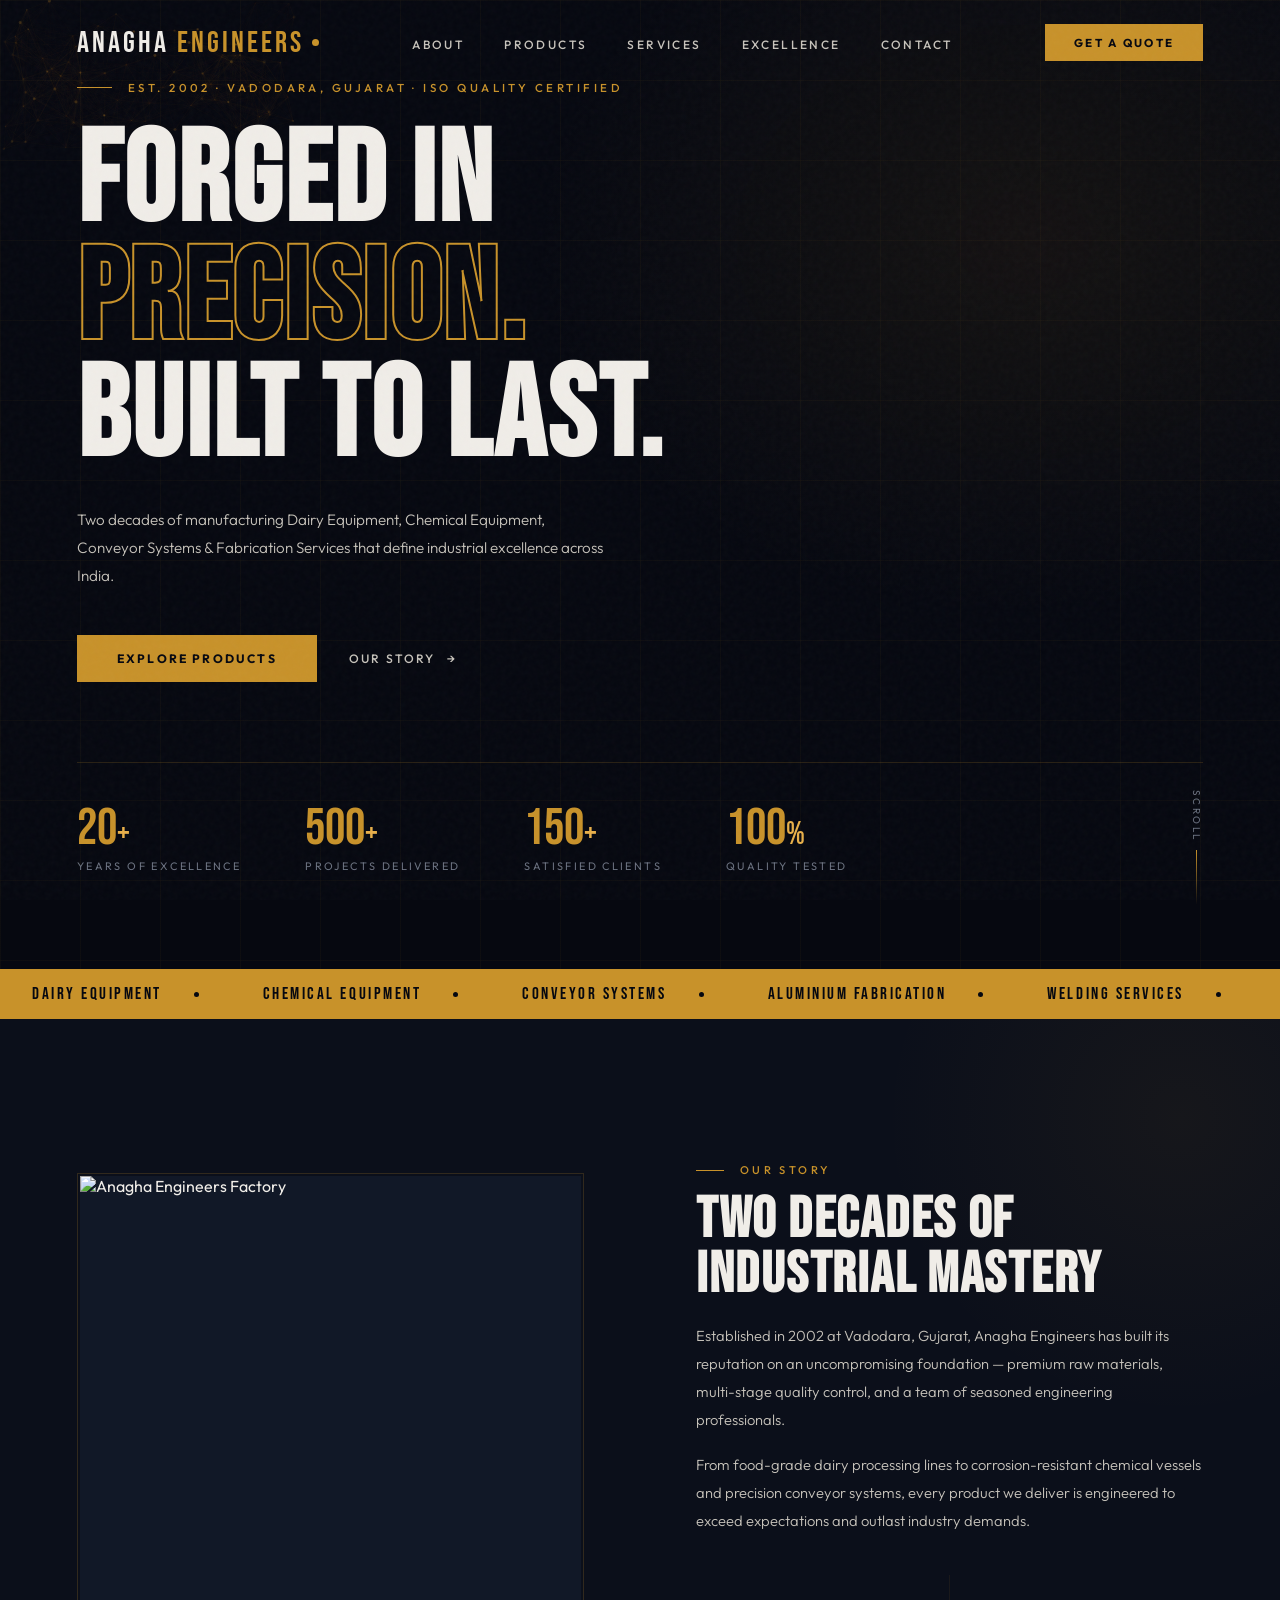
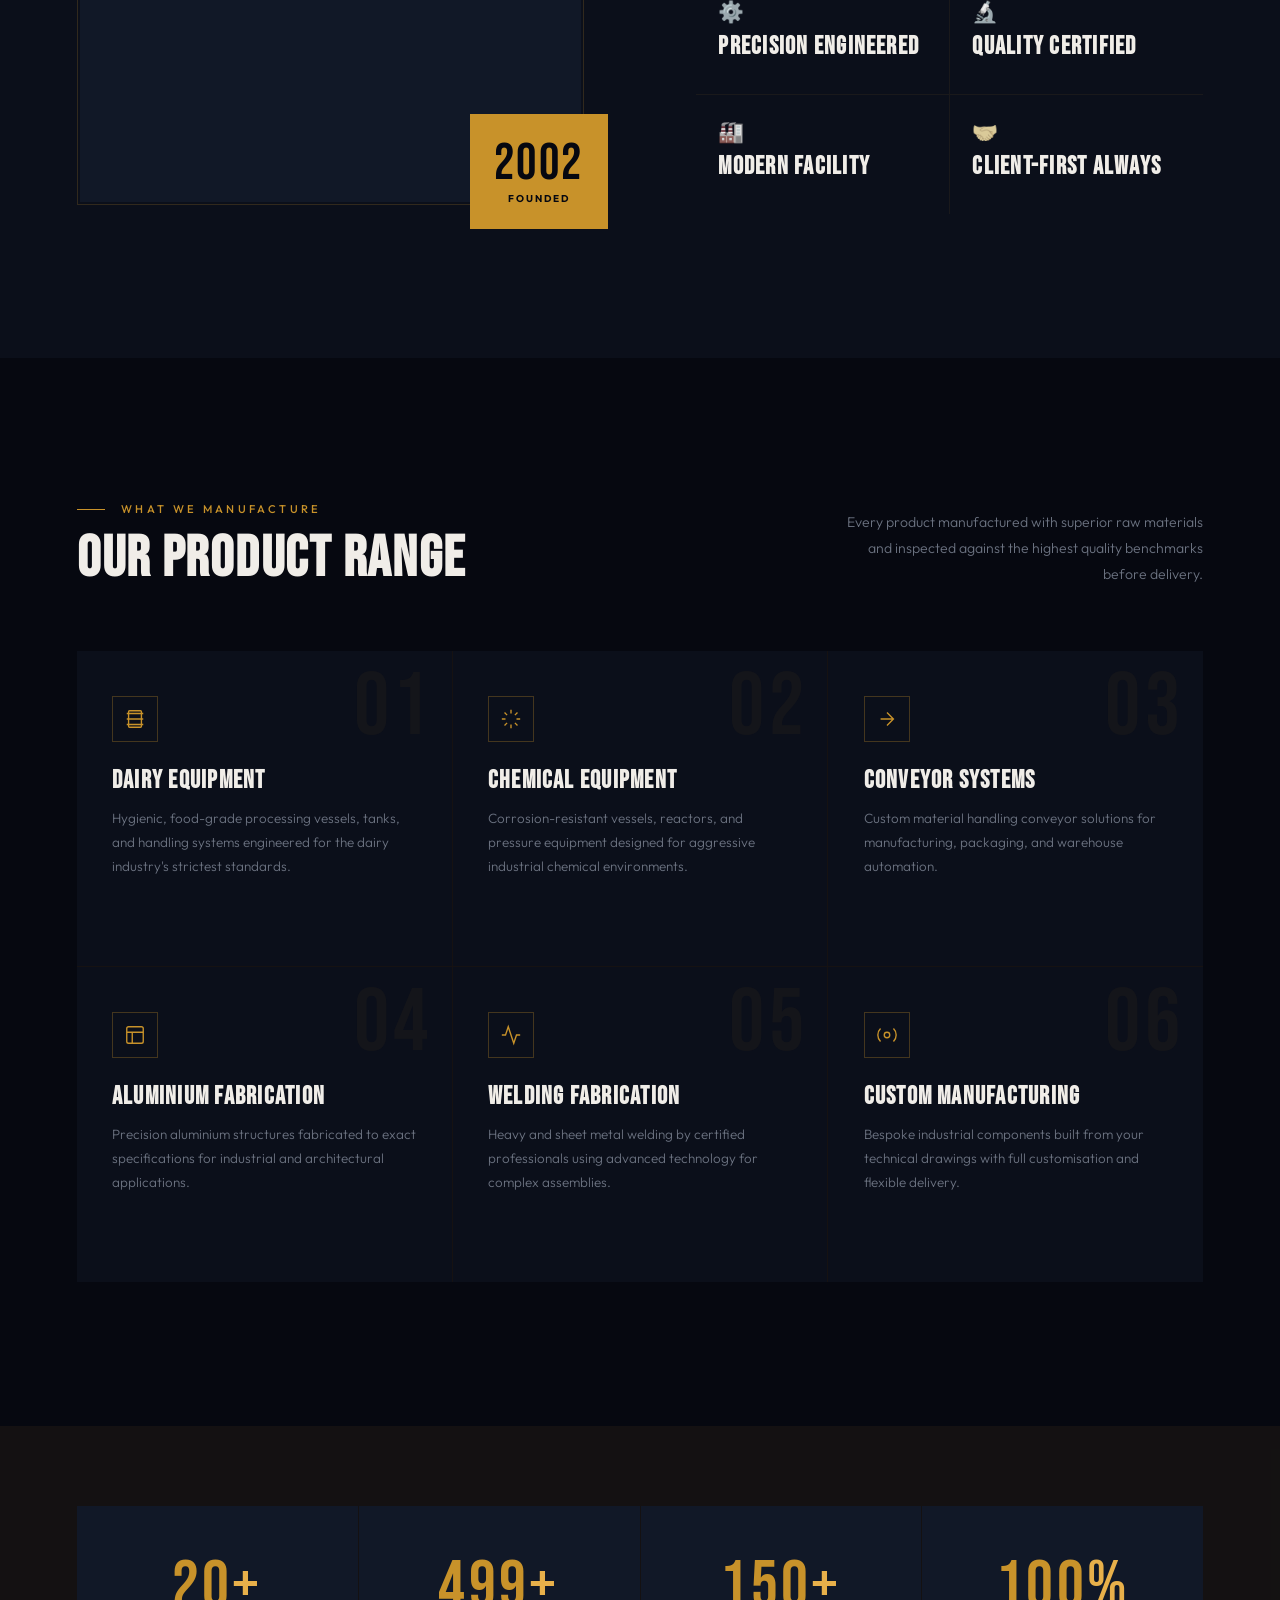
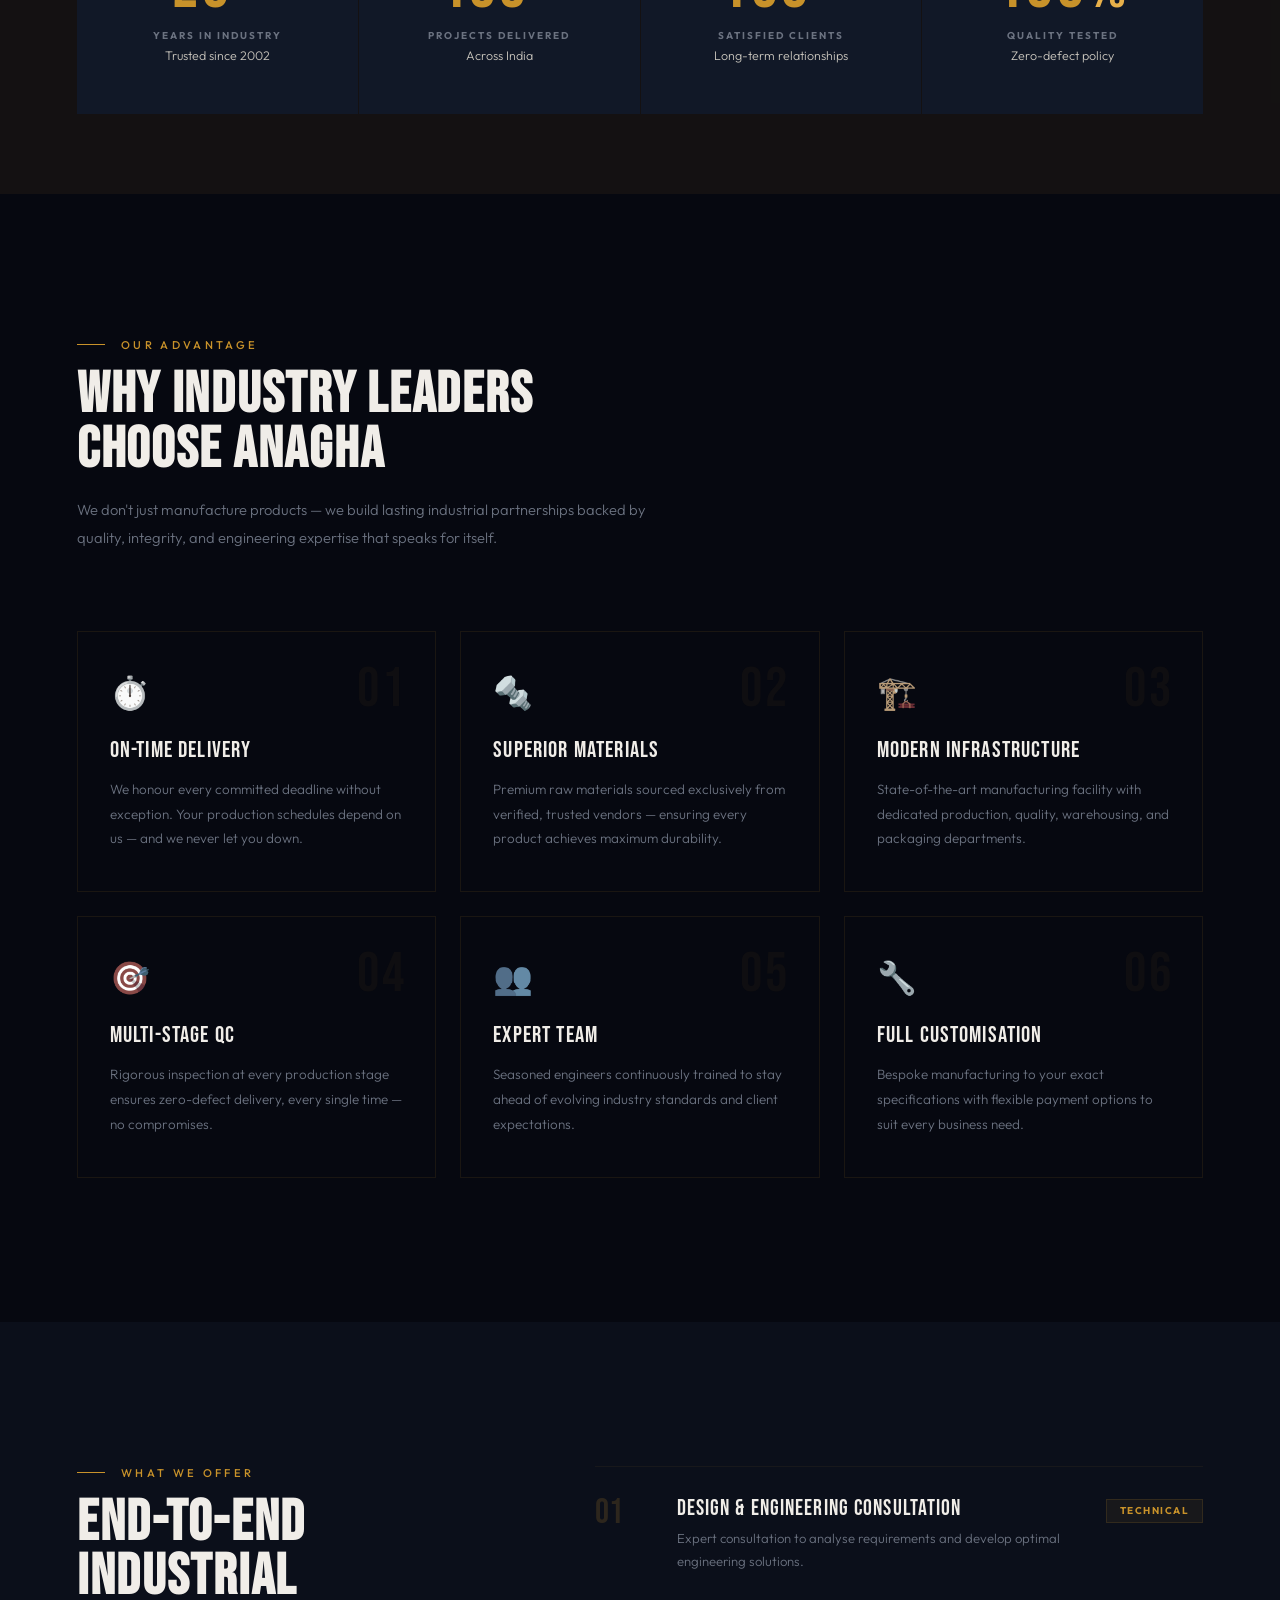
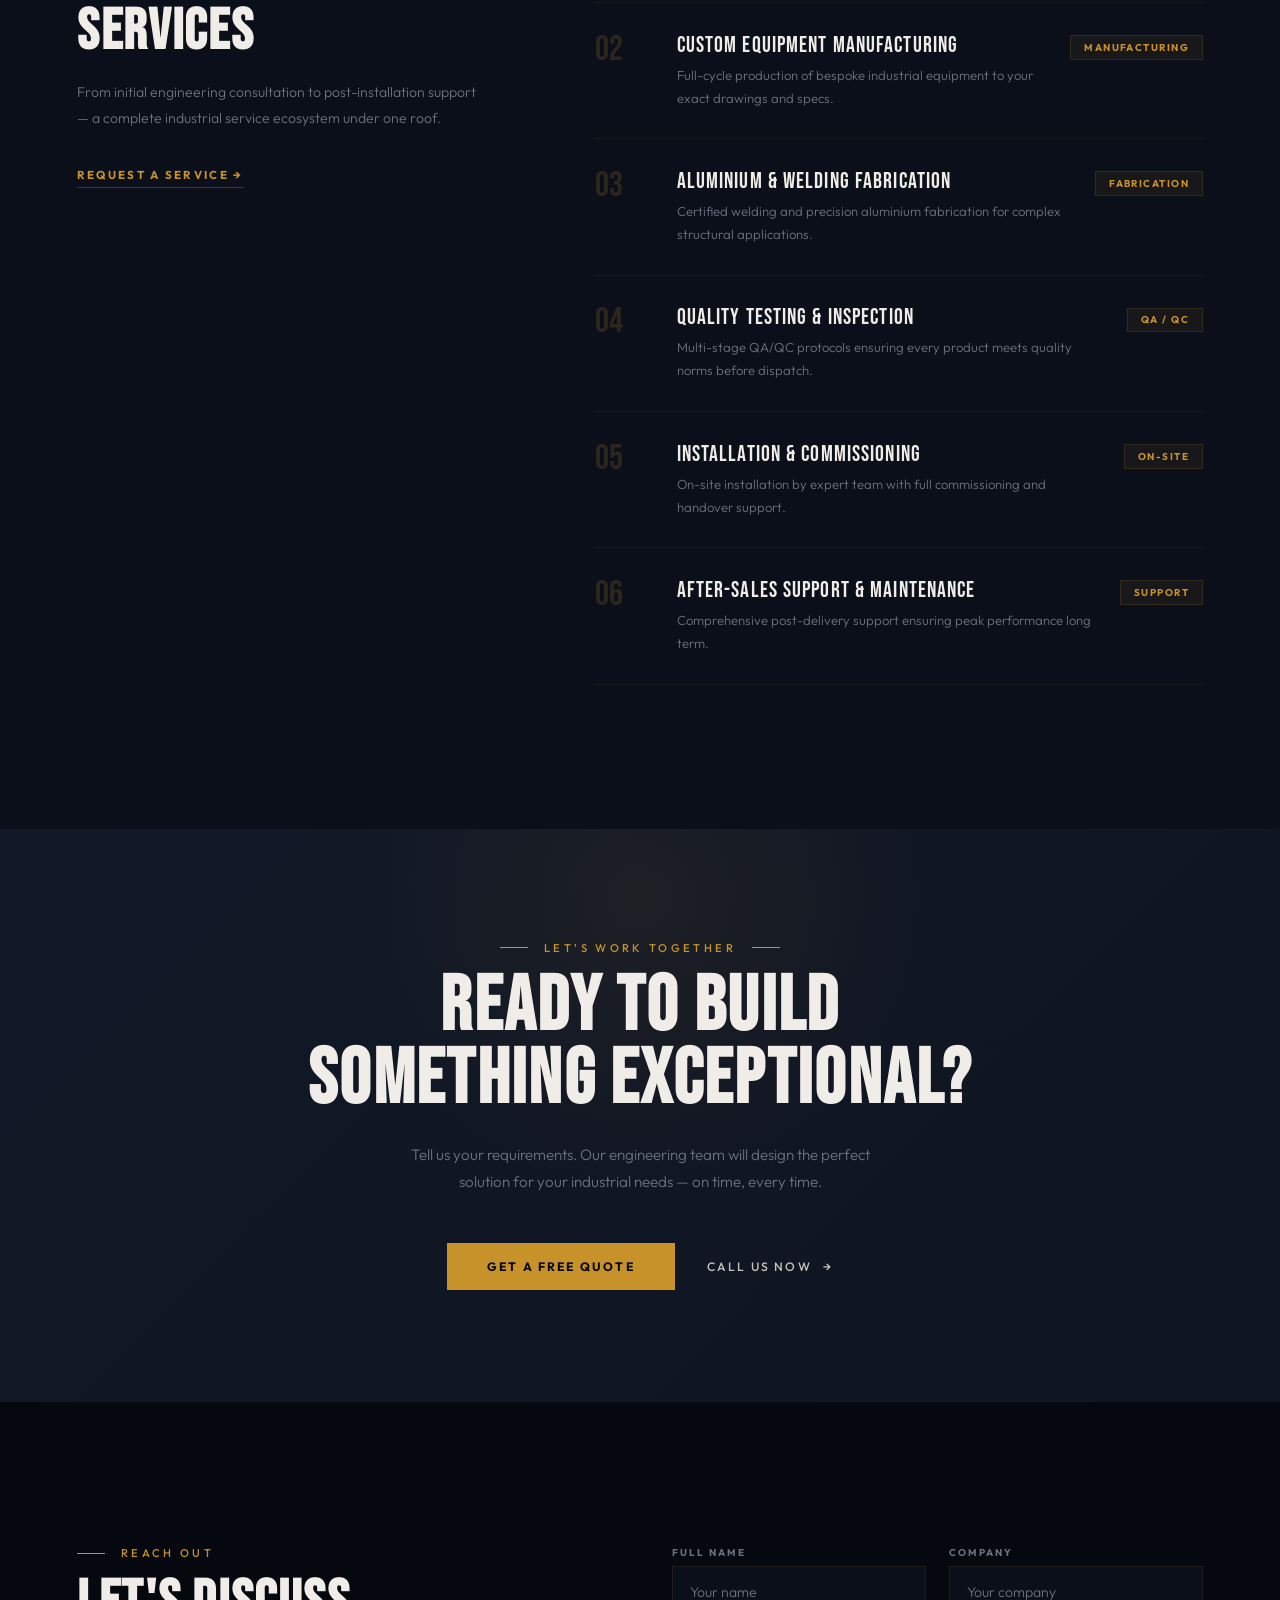
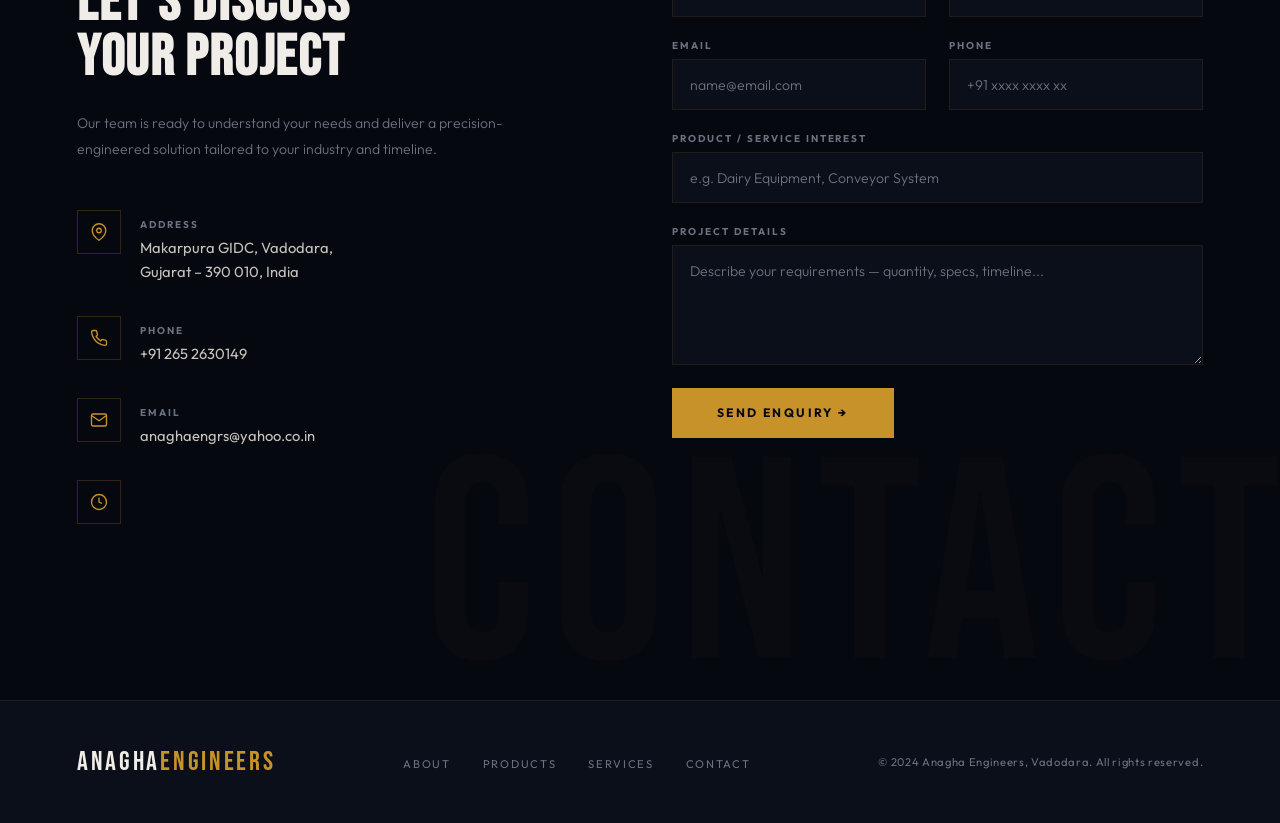
==== index.html @ 7cbd175a "image Update" ====
<!DOCTYPE html>
<html lang="en">

<head>
  <meta charset="UTF-8" />
  <meta name="viewport" content="width=device-width, initial-scale=1.0" />
  <title>Anagha Engineers – Industrial Excellence Since 2002</title>
  <link rel="preconnect" href="https://fonts.googleapis.com" />
  <link rel="preconnect" href="https://fonts.gstatic.com" crossorigin />
  <link href="https://fonts.googleapis.com/css2?family=Bebas+Neue&family=Outfit:wght@300;400;500;600;700&display=swap"
    rel="stylesheet" />
  <link rel="stylesheet" href="style.css" />
</head>

<body>

  <!-- NOISE OVERLAY -->
  <div id="noise"></div>

  <!-- ─── LOADER ─── -->
  <div id="loader">
    <div class="ld-logo">ANAGHA ENGINEERS</div>
    <div class="ld-bar">
      <div class="ld-fill"></div>
    </div>
    <div class="ld-text">Loading Excellence...</div>
  </div>

  <!-- ─── NAVIGATION ─── -->
  <nav id="nav">
    <a href="#hero" class="nlogo">
      Anagha<span>Engineers</span>
      <div class="ndot"></div>
    </a>
    <ul class="nlinks">
      <li><a href="#about">About</a></li>
      <li><a href="#products">Products</a></li>
      <li><a href="#services">Services</a></li>
      <li><a href="#why">Excellence</a></li>
      <li><a href="#contact">Contact</a></li>
    </ul>
    <a href="#contact" class="nbtn"><span>Get a Quote</span></a>
  </nav>

  <!-- ─── HERO ─── -->
  <section id="hero">
    <canvas id="pcan"></canvas>
    <div class="hgrad"></div>
    <div class="hgrid"></div>

    <div class="empty"></div>
    <div class="hcontent">

      <div class="heyebrow">
        <div class="heline"></div>
        <span class="hetext">Est. 2002 · Vadodara, Gujarat · ISO Quality Certified</span>
      </div>
      <h1 class="htitle">
        Forged In<br>
        <span class="gol">Precision.</span><br>
        Built To Last.
      </h1>
      <p class="hsub">
        Two decades of manufacturing Dairy Equipment, Chemical Equipment, Conveyor Systems &amp; Fabrication Services
        that define industrial excellence across India.
      </p>
      <div class="hbtns">
        <a href="#products" class="bgold"><span>Explore Products</span></a>
        <a href="#about" class="bghost">Our Story</a>
      </div>
    </div>

    <div class="hstats">
      <div>
        <div class="hsnum">20<span class="suf">+</span></div>
        <div class="hslbl">Years of Excellence</div>
      </div>
      <div>
        <div class="hsnum">500<span class="suf">+</span></div>
        <div class="hslbl">Projects Delivered</div>
      </div>
      <div>
        <div class="hsnum">150<span class="suf">+</span></div>
        <div class="hslbl">Satisfied Clients</div>
      </div>
      <div>
        <div class="hsnum">100<span class="suf">%</span></div>
        <div class="hslbl">Quality Tested</div>
      </div>
    </div>

    <div class="scrolli">
      <span class="scrolli-t">Scroll</span>
      <div class="scrolli-l"></div>
    </div>
  </section>

  <!-- ─── MARQUEE BAND ─── -->
  <div class="mqband" aria-hidden="true">
    <div class="mqtrack">
      <span class="mqitem">Dairy Equipment<span class="mqsep"></span></span>
      <span class="mqitem">Chemical Equipment<span class="mqsep"></span></span>
      <span class="mqitem">Conveyor Systems<span class="mqsep"></span></span>
      <span class="mqitem">Aluminium Fabrication<span class="mqsep"></span></span>
      <span class="mqitem">Welding Services<span class="mqsep"></span></span>
      <span class="mqitem">Custom Manufacturing<span class="mqsep"></span></span>
      <span class="mqitem">Quality Assured<span class="mqsep"></span></span>
      <span class="mqitem">Since 2002<span class="mqsep"></span></span>
      <!-- Duplicate for seamless loop -->
      <span class="mqitem">Dairy Equipment<span class="mqsep"></span></span>
      <span class="mqitem">Chemical Equipment<span class="mqsep"></span></span>
      <span class="mqitem">Conveyor Systems<span class="mqsep"></span></span>
      <span class="mqitem">Aluminium Fabrication<span class="mqsep"></span></span>
      <span class="mqitem">Welding Services<span class="mqsep"></span></span>
      <span class="mqitem">Custom Manufacturing<span class="mqsep"></span></span>
      <span class="mqitem">Quality Assured<span class="mqsep"></span></span>
      <span class="mqitem">Since 2002<span class="mqsep"></span></span>
    </div>
  </div>

  <!-- ─── ABOUT ─── -->
  <section id="about">
    <!-- Visual -->
    <div class="avis rv">
      <div class="aimgw">
        <div class="acorner"></div>
        <div class="aimg">
          <img src="https://drive.google.com/file/d/1zfXr2NYvtz2ShbZhezkBGBS3cn-3dq3O/view?usp=sharing" alt="Anagha Engineers Factory"
            style="width:100%; height:100%; object-fit:cover; object-position:center;" />
        </div>
      </div>
      <div class="abadge">
        <div class="abnum">2002</div>
        <div class="ablbl">Founded</div>
      </div>
    </div>
    </div>

    <!-- Text -->
    <div class="atxt">
      <div class="eyb rv">
        <div class="eybl"></div><span class="eybt">Our Story</span>
      </div>
      <h2 class="stitle rv d1">Two Decades of<br>Industrial Mastery</h2>
      <p class="rv d2">
        Established in 2002 at Vadodara, Gujarat, Anagha Engineers has built its reputation on an uncompromising
        foundation — premium raw materials, multi-stage quality control, and a team of seasoned engineering
        professionals.
      </p>
      <p class="rv d3">
        From food-grade dairy processing lines to corrosion-resistant chemical vessels and precision conveyor systems,
        every product we deliver is engineered to exceed expectations and outlast industry demands.
      </p>
      <div class="apillars rv d4">
        <div class="pill">
          <div class="pico">⚙️</div>
          <div class="pname">Precision Engineered</div>
        </div>
        <div class="pill">
          <div class="pico">🔬</div>
          <div class="pname">Quality Certified</div>
        </div>
        <div class="pill">
          <div class="pico">🏭</div>
          <div class="pname">Modern Facility</div>
        </div>
        <div class="pill">
          <div class="pico">🤝</div>
          <div class="pname">Client-First Always</div>
        </div>
      </div>
    </div>
  </section>

  <!-- ─── PRODUCTS ─── -->
  <section id="products">
    <div class="prhead">
      <div>
        <div class="eyb rv">
          <div class="eybl"></div><span class="eybt">What We Manufacture</span>
        </div>
        <h2 class="stitle rv d1">Our Product Range</h2>
      </div>
      <p class="rv d2">Every product manufactured with superior raw materials and inspected against the highest quality
        benchmarks before delivery.</p>
    </div>

    <div class="prgrid">
      <!-- Card 1 -->
      <div class="pcard rv">
        <div class="pnum">01</div>
        <div class="picow">
          <svg viewBox="0 0 24 24">
            <path d="M3 6h18M3 12h18M3 18h18" />
            <rect x="5" y="3" width="14" height="18" rx="1" />
          </svg>
        </div>
        <div class="pname">Dairy Equipment</div>
        <div class="pdesc">Hygienic, food-grade processing vessels, tanks, and handling systems engineered for the dairy
          industry's strictest standards.</div>
        <div class="plink">View Details <span>→</span></div>
      </div>
      <!-- Card 2 -->
      <div class="pcard rv d1">
        <div class="pnum">02</div>
        <div class="picow">
          <svg viewBox="0 0 24 24">
            <path
              d="M12 2v4M12 18v4M4.93 4.93l2.83 2.83M16.24 16.24l2.83 2.83M2 12h4M18 12h4M4.93 19.07l2.83-2.83M16.24 7.76l2.83-2.83" />
          </svg>
        </div>
        <div class="pname">Chemical Equipment</div>
        <div class="pdesc">Corrosion-resistant vessels, reactors, and pressure equipment designed for aggressive
          industrial chemical environments.</div>
        <div class="plink">View Details <span>→</span></div>
      </div>
      <!-- Card 3 -->
      <div class="pcard rv d2">
        <div class="pnum">03</div>
        <div class="picow">
          <svg viewBox="0 0 24 24">
            <path d="M5 12h14M12 5l7 7-7 7" />
          </svg>
        </div>
        <div class="pname">Conveyor Systems</div>
        <div class="pdesc">Custom material handling conveyor solutions for manufacturing, packaging, and warehouse
          automation.</div>
        <div class="plink">View Details <span>→</span></div>
      </div>
      <!-- Card 4 -->
      <div class="pcard rv d3">
        <div class="pnum">04</div>
        <div class="picow">
          <svg viewBox="0 0 24 24">
            <rect x="3" y="3" width="18" height="18" rx="2" />
            <path d="M3 9h18M9 21V9" />
          </svg>
        </div>
        <div class="pname">Aluminium Fabrication</div>
        <div class="pdesc">Precision aluminium structures fabricated to exact specifications for industrial and
          architectural applications.</div>
        <div class="plink">View Details <span>→</span></div>
      </div>
      <!-- Card 5 -->
      <div class="pcard rv d4">
        <div class="pnum">05</div>
        <div class="picow">
          <svg viewBox="0 0 24 24">
            <polyline points="22 12 18 12 15 21 9 3 6 12 2 12" />
          </svg>
        </div>
        <div class="pname">Welding Fabrication</div>
        <div class="pdesc">Heavy and sheet metal welding by certified professionals using advanced technology for
          complex assemblies.</div>
        <div class="plink">View Details <span>→</span></div>
      </div>
      <!-- Card 6 -->
      <div class="pcard rv d5">
        <div class="pnum">06</div>
        <div class="picow">
          <svg viewBox="0 0 24 24">
            <circle cx="12" cy="12" r="3" />
            <path d="M19.07 4.93a10 10 0 0 1 0 14.14M4.93 4.93a10 10 0 0 0 0 14.14" />
          </svg>
        </div>
        <div class="pname">Custom Manufacturing</div>
        <div class="pdesc">Bespoke industrial components built from your technical drawings with full customisation and
          flexible delivery.</div>
        <div class="plink">View Details <span>→</span></div>
      </div>
    </div>
  </section>

  <!-- ─── COUNTER STRIP ─── -->
  <div class="cstrip">
    <div class="ccell rv">
      <div class="cnum" data-target="20"><span class="cnt">0</span><span class="csuf">+</span></div>
      <div class="clbl">Years in Industry</div>
      <div class="cdesc">Trusted since 2002</div>
    </div>
    <div class="ccell rv d1">
      <div class="cnum" data-target="500"><span class="cnt">0</span><span class="csuf">+</span></div>
      <div class="clbl">Projects Delivered</div>
      <div class="cdesc">Across India</div>
    </div>
    <div class="ccell rv d2">
      <div class="cnum" data-target="150"><span class="cnt">0</span><span class="csuf">+</span></div>
      <div class="clbl">Satisfied Clients</div>
      <div class="cdesc">Long-term relationships</div>
    </div>
    <div class="ccell rv d3">
      <div class="cnum" data-target="100"><span class="cnt">0</span><span class="csuf">%</span></div>
      <div class="clbl">Quality Tested</div>
      <div class="cdesc">Zero-defect policy</div>
    </div>
  </div>

  <!-- ─── WHY US ─── -->
  <section id="why">
    <div class="whyhead">
      <div class="eyb rv">
        <div class="eybl"></div><span class="eybt">Our Advantage</span>
      </div>
      <h2 class="stitle rv d1">Why Industry Leaders<br>Choose Anagha</h2>
      <p class="rv d2">We don't just manufacture products — we build lasting industrial partnerships backed by quality,
        integrity, and engineering expertise that speaks for itself.</p>
    </div>
    <div class="wgrid">
      <div class="wcard rv">
        <div class="wglow"></div>
        <div class="wnum">01</div><span class="wico">⏱️</span>
        <div class="wtitle">On-Time Delivery</div>
        <div class="wbody">We honour every committed deadline without exception. Your production schedules depend on us
          — and we never let you down.</div>
      </div>
      <div class="wcard rv d1">
        <div class="wglow"></div>
        <div class="wnum">02</div><span class="wico">🔩</span>
        <div class="wtitle">Superior Materials</div>
        <div class="wbody">Premium raw materials sourced exclusively from verified, trusted vendors — ensuring every
          product achieves maximum durability.</div>
      </div>
      <div class="wcard rv d2">
        <div class="wglow"></div>
        <div class="wnum">03</div><span class="wico">🏗️</span>
        <div class="wtitle">Modern Infrastructure</div>
        <div class="wbody">State-of-the-art manufacturing facility with dedicated production, quality, warehousing, and
          packaging departments.</div>
      </div>
      <div class="wcard rv d3">
        <div class="wglow"></div>
        <div class="wnum">04</div><span class="wico">🎯</span>
        <div class="wtitle">Multi-Stage QC</div>
        <div class="wbody">Rigorous inspection at every production stage ensures zero-defect delivery, every single time
          — no compromises.</div>
      </div>
      <div class="wcard rv d4">
        <div class="wglow"></div>
        <div class="wnum">05</div><span class="wico">👥</span>
        <div class="wtitle">Expert Team</div>
        <div class="wbody">Seasoned engineers continuously trained to stay ahead of evolving industry standards and
          client expectations.</div>
      </div>
      <div class="wcard rv d5">
        <div class="wglow"></div>
        <div class="wnum">06</div><span class="wico">🔧</span>
        <div class="wtitle">Full Customisation</div>
        <div class="wbody">Bespoke manufacturing to your exact specifications with flexible payment options to suit
          every business need.</div>
      </div>
    </div>
  </section>

  <!-- ─── SERVICES ─── -->
  <section id="services">
    <div class="sleft">
      <div class="eyb rv">
        <div class="eybl"></div><span class="eybt">What We Offer</span>
      </div>
      <h2 class="stitle rv d1">End-to-End<br>Industrial Services</h2>
      <p class="rv d2">From initial engineering consultation to post-installation support — a complete industrial
        service ecosystem under one roof.</p>
      <a href="#contact" class="rv d3">Request a Service →</a>
    </div>
    <div class="slist">
      <div class="sitem rv">
        <div class="sn">01</div>
        <div>
          <div class="sname">Design &amp; Engineering Consultation</div>
          <div class="sdesc">Expert consultation to analyse requirements and develop optimal engineering solutions.
          </div>
        </div>
        <div class="spill">Technical</div>
      </div>
      <div class="sitem rv d1">
        <div class="sn">02</div>
        <div>
          <div class="sname">Custom Equipment Manufacturing</div>
          <div class="sdesc">Full-cycle production of bespoke industrial equipment to your exact drawings and specs.
          </div>
        </div>
        <div class="spill">Manufacturing</div>
      </div>
      <div class="sitem rv d2">
        <div class="sn">03</div>
        <div>
          <div class="sname">Aluminium &amp; Welding Fabrication</div>
          <div class="sdesc">Certified welding and precision aluminium fabrication for complex structural applications.
          </div>
        </div>
        <div class="spill">Fabrication</div>
      </div>
      <div class="sitem rv d3">
        <div class="sn">04</div>
        <div>
          <div class="sname">Quality Testing &amp; Inspection</div>
          <div class="sdesc">Multi-stage QA/QC protocols ensuring every product meets quality norms before dispatch.
          </div>
        </div>
        <div class="spill">QA / QC</div>
      </div>
      <div class="sitem rv d4">
        <div class="sn">05</div>
        <div>
          <div class="sname">Installation &amp; Commissioning</div>
          <div class="sdesc">On-site installation by expert team with full commissioning and handover support.</div>
        </div>
        <div class="spill">On-Site</div>
      </div>
      <div class="sitem rv d5">
        <div class="sn">06</div>
        <div>
          <div class="sname">After-Sales Support &amp; Maintenance</div>
          <div class="sdesc">Comprehensive post-delivery support ensuring peak performance long term.</div>
        </div>
        <div class="spill">Support</div>
      </div>
    </div>
  </section>

  <!-- ─── CTA BAND ─── -->
  <div class="ctaband">
    <div class="eyb rv" style="justify-content:center">
      <div class="eybl"></div>
      <span class="eybt">Let's Work Together</span>
      <div class="eybl"></div>
    </div>
    <h2 class="stitle rv d1">Ready to Build<br>Something Exceptional?</h2>
    <p class="rv d2">Tell us your requirements. Our engineering team will design the perfect solution for your
      industrial needs — on time, every time.</p>
    <div class="ctabtns rv d3">
      <a href="#contact" class="bgold"><span>Get a Free Quote</span></a>
      <a href="tel:+912652630149" class="bghost">Call Us Now</a>
    </div>
  </div>

  <!-- ─── CONTACT ─── -->
  <section id="contact">
    <!-- Info -->
    <div class="cleft">
      <div class="eyb rv">
        <div class="eybl"></div><span class="eybt">Reach Out</span>
      </div>
      <h2 class="stitle rv d1">Let's Discuss<br>Your Project</h2>
      <p class="rv d2">Our team is ready to understand your needs and deliver a precision-engineered solution tailored
        to your industry and timeline.</p>
      <div class="rv d3">
        <div class="cdet">
          <div class="cicow"><svg viewBox="0 0 24 24">
              <path d="M21 10c0 7-9 13-9 13s-9-6-9-13a9 9 0 0 1 18 0z" />
              <circle cx="12" cy="10" r="3" />
            </svg></div>
          <div>
            <div class="clbl">Address</div>
            <div class="cval">Makarpura GIDC, Vadodara,<br>Gujarat – 390 010, India</div>
          </div>
        </div>
        <div class="cdet">
          <div class="cicow"><svg viewBox="0 0 24 24">
              <path
                d="M22 16.92v3a2 2 0 0 1-2.18 2 19.79 19.79 0 0 1-8.63-3.07 19.5 19.5 0 0 1-6-6 19.79 19.79 0 0 1-3.07-8.67A2 2 0 0 1 4.11 2h3a2 2 0 0 1 2 1.72 12.84 12.84 0 0 0 .7 2.81 2 2 0 0 1-.45 2.11L8.09 9.91a16 16 0 0 0 6 6l1.27-1.27a2 2 0 0 1 2.11-.45 12.84 12.84 0 0 0 2.81.7A2 2 0 0 1 22 16.92z" />
            </svg></div>
          <div>
            <div class="clbl">Phone</div>
            <div class="cval">+91 265 2630149</div>
          </div>
        </div>
        <div class="cdet">
          <div class="cicow"><svg viewBox="0 0 24 24">
              <path d="M4 4h16c1.1 0 2 .9 2 2v12c0 1.1-.9 2-2 2H4c-1.1 0-2-.9-2-2V6c0-1.1.9-2 2-2z" />
              <polyline points="22,6 12,13 2,6" />
            </svg></div>
          <div>
            <div class="clbl">Email</div>
            <div class="cval">anaghaengrs@yahoo.co.in</div>
          </div>
        </div>
        <div class="cdet">
          <div class="cicow"><svg viewBox="0 0 24 24">
              <circle cx="12" cy="12" r="10" />
              <polyline points="12 6 12 12 16 14" />
            </svg></div>
        </div>
      </div>
    </div>

    <!-- Form -->
    <div class="rv d2">
      <form class="cform" onsubmit="handleForm(event)">
        <div class="frow">
          <div class="fw"><label class="fl">Full Name</label><input type="text" class="fi" placeholder="Your name"
              required /></div>
          <div class="fw"><label class="fl">Company</label><input type="text" class="fi" placeholder="Your company" />
          </div>
        </div>
        <div class="frow">
          <div class="fw"><label class="fl">Email</label><input type="email" class="fi" placeholder="name@email.com"
              required /></div>
          <div class="fw"><label class="fl">Phone</label><input type="tel" class="fi" placeholder="+91 xxxx xxxx xx" />
          </div>
        </div>
        <div class="fw"><label class="fl">Product / Service Interest</label><input type="text" class="fi"
            placeholder="e.g. Dairy Equipment, Conveyor System" /></div>
        <div class="fw"><label class="fl">Project Details</label><textarea class="ft"
            placeholder="Describe your requirements — quantity, specs, timeline..."></textarea></div>
        <button type="submit" class="fsub"><span>Send Enquiry →</span></button>
      </form>
    </div>
  </section>

  <!-- ─── FOOTER ─── -->
  <footer>
    <div class="flogo">Anagha<span>Engineers</span></div>
    <ul class="flinks">
      <li><a href="#about">About</a></li>
      <li><a href="#products">Products</a></li>
      <li><a href="#services">Services</a></li>
      <li><a href="#contact">Contact</a></li>
    </ul>
    <div class="fcopy">© 2024 Anagha Engineers, Vadodara. All rights reserved.</div>
  </footer>

  <script src="main.js"></script>
</body>

</html>
---- style.css ----
/* ═══════════════════════════════════════
   ANAGHA ENGINEERS — MAIN STYLESHEET
   style.css
═══════════════════════════════════════ */

/* ── VARIABLES ── */
:root {
  --black:    #060810;
  --dark:     #0b0f1a;
  --dark2:    #111827;
  --gold:     #c8922a;
  --gold2:    #e8b04a;
  --gold-dim: rgba(200, 146, 42, 0.12);
  --white:    #f0ede8;
  --white2:   #c8c4bc;
  --grey:     #6b7280;
}

/* ── RESET ── */
*, *::before, *::after {
  box-sizing: border-box;
  margin: 0;
  padding: 0;
}

html { scroll-behavior: smooth; }

body {
  font-family: 'Outfit', sans-serif;
  background: var(--black);
  color: var(--white);
  overflow-x: hidden;
}

/* ══════════════════════════════════════
   NOISE OVERLAY
══════════════════════════════════════ */
#noise {
  position: fixed;
  inset: 0;
  z-index: 9990;
  pointer-events: none;
  opacity: 0.03;
  background-image: url("data:image/svg+xml,%3Csvg viewBox='0 0 200 200' xmlns='http://www.w3.org/2000/svg'%3E%3Cfilter id='n'%3E%3CfeTurbulence type='fractalNoise' baseFrequency='.85' numOctaves='4' stitchTiles='stitch'/%3E%3C/filter%3E%3Crect width='100%25' height='100%25' filter='url(%23n)'/%3E%3C/svg%3E");
}

/* ══════════════════════════════════════
   LOADER
══════════════════════════════════════ */
#loader {
  position: fixed;
  inset: 0;
  z-index: 9997;
  background: var(--black);
  display: flex;
  flex-direction: column;
  align-items: center;
  justify-content: center;
  transition: opacity 0.8s, visibility 0.8s;
}

#loader.out {
  opacity: 0;
  visibility: hidden;
}

.ld-logo {
  font-family: 'Bebas Neue', sans-serif;
  font-size: 4.5rem;
  letter-spacing: 0.2em;
  color: var(--gold);
  animation: ldPulse 1.2s ease-in-out infinite alternate;
}
.empty { height: 80px; }

.ld-bar {
  width: 220px;
  height: 2px;
  background: rgba(200, 146, 42, 0.15);
  margin-top: 1.5rem;
  overflow: hidden;
}

.ld-fill {
  height: 100%;
  width: 0;
  background: var(--gold);
  animation: ldFill 2.1s ease forwards;
}

.ld-text {
  font-size: 0.7rem;
  letter-spacing: 0.3em;
  text-transform: uppercase;
  color: var(--grey);
  margin-top: 1rem;
  animation: ldFade 2s ease forwards;
}

@keyframes ldPulse { from { opacity: 0.3; } to { opacity: 1; } }
@keyframes ldFill  { to   { width: 100%; } }
@keyframes ldFade  { 0% { opacity: 0; } 50% { opacity: 1; } 100% { opacity: 0.6; } }

/* ══════════════════════════════════════
   NAVIGATION
══════════════════════════════════════ */
nav {
  position: fixed;
  top: 0; left: 0; right: 0;
  z-index: 500;
  display: flex;
  align-items: center;
  justify-content: space-between;
  padding: 1.5rem 6%;
  transition: background 0.4s, padding 0.4s, border-bottom 0.4s;
}

nav.sc {
  background: rgba(6, 8, 16, 0.95);
  backdrop-filter: blur(20px);
  padding: 1rem 6%;
  border-bottom: 1px solid rgba(200, 146, 42, 0.12);
}

.nlogo {
  font-family: 'Bebas Neue', sans-serif;
  font-size: 1.9rem;
  letter-spacing: 0.1em;
  color: var(--white);
  text-decoration: none;
  display: flex;
  align-items: center;
  gap: 0.5rem;
}

.nlogo span { color: var(--gold); }

.ndot {
  width: 7px;
  height: 7px;
  background: var(--gold);
  border-radius: 50%;
  animation: ndot 2s ease-in-out infinite;
}

@keyframes ndot {
  0%, 100% { transform: scale(1); }
  50%       { transform: scale(1.7); }
}

.nlinks {
  display: flex;
  gap: 2.5rem;
  list-style: none;
}

.nlinks a {
  font-size: 0.75rem;
  font-weight: 500;
  letter-spacing: 0.2em;
  text-transform: uppercase;
  color: var(--white2);
  text-decoration: none;
  position: relative;
  transition: color 0.3s;
}

.nlinks a::after {
  content: '';
  position: absolute;
  left: 0; bottom: -4px;
  width: 0; height: 1px;
  background: var(--gold);
  transition: width 0.3s;
}

.nlinks a:hover { color: var(--gold); }
.nlinks a:hover::after { width: 100%; }

.nbtn {
  font-size: 0.72rem;
  font-weight: 700;
  letter-spacing: 0.2em;
  text-transform: uppercase;
  color: var(--black);
  background: var(--gold);
  padding: 0.7rem 1.8rem;
  text-decoration: none;
  position: relative;
  overflow: hidden;
  transition: color 0.3s;
}

.nbtn::before {
  content: '';
  position: absolute;
  inset: 0;
  background: var(--gold2);
  transform: translateX(-101%);
  transition: transform 0.4s cubic-bezier(0.76, 0, 0.24, 1);
}

.nbtn:hover::before { transform: translateX(0); }
.nbtn span { position: relative; z-index: 1; }

/* ══════════════════════════════════════
   HERO
══════════════════════════════════════ */
#hero {
  min-height: 100vh;
  display: flex;
  flex-direction: column;
  justify-content: flex-end;
  padding: 0 6% 6rem;
  position: relative;
  overflow: hidden;
}

#pcan {
  position: absolute;
  inset: 0;
  z-index: 0;
}

.hgrad {
  position: absolute;
  inset: 0;
  z-index: 1;
  background:
    radial-gradient(ellipse 55% 55% at 80% 25%, rgba(200, 146, 42, 0.07), transparent 70%),
    linear-gradient(180deg, rgba(6,8,16,0.1) 0%, rgba(6,8,16,0.8) 60%, var(--black) 100%);
}

.hgrid {
  position: absolute;
  inset: 0;
  z-index: 1;
  background-image:
    linear-gradient(rgba(200,146,42,0.04) 1px, transparent 1px),
    linear-gradient(90deg, rgba(200,146,42,0.04) 1px, transparent 1px);
  background-size: 80px 80px;
}

.hcontent {
  position: relative;
  z-index: 2;
  max-width: 1000px;
}

.heyebrow {
  display: flex;
  align-items: center;
  gap: 1rem;
  margin-bottom: 1.8rem;
  opacity: 0;
  transform: translateY(20px);
  animation: fup 0.8s 2.3s ease forwards;
}

.heline { width: 35px; height: 1px; background: var(--gold); }

.hetext {
  font-size: 0.72rem;
  font-weight: 500;
  letter-spacing: 0.3em;
  text-transform: uppercase;
  color: var(--gold);
}

.htitle {
  font-family: 'Bebas Neue', sans-serif;
  font-size: clamp(4rem, 10vw, 10.5rem);
  line-height: 0.92;
  letter-spacing: 0.02em;
  color: var(--white);
  opacity: 0;
  transform: translateY(50px);
  animation: fup 1s 2.4s cubic-bezier(0.16, 1, 0.3, 1) forwards;
}

.htitle .gol {
  color: transparent;
  -webkit-text-stroke: 2px var(--gold);
}

.hsub {
  margin-top: 1.8rem;
  max-width: 530px;
  font-size: 0.95rem;
  font-weight: 300;
  line-height: 1.85;
  color: var(--white2);
  opacity: 0;
  transform: translateY(20px);
  animation: fup 0.8s 2.7s ease forwards;
}

.hbtns {
  display: flex;
  align-items: center;
  gap: 2rem;
  margin-top: 2.8rem;
  opacity: 0;
  animation: fup 0.8s 2.9s ease forwards;
}

/* Shared button styles */
.bgold {
  font-size: 0.76rem;
  font-weight: 700;
  letter-spacing: 0.18em;
  text-transform: uppercase;
  color: var(--black);
  background: var(--gold);
  padding: 1rem 2.5rem;
  text-decoration: none;
  display: inline-block;
  position: relative;
  overflow: hidden;
  transition: color 0.3s;
}

.bgold::before {
  content: '';
  position: absolute;
  inset: 0;
  background: var(--gold2);
  transform: translateX(-101%);
  transition: transform 0.4s cubic-bezier(0.76, 0, 0.24, 1);
}

.bgold:hover::before { transform: translateX(0); }
.bgold span { position: relative; z-index: 1; }

.bghost {
  font-size: 0.76rem;
  font-weight: 500;
  letter-spacing: 0.18em;
  text-transform: uppercase;
  color: var(--white2);
  text-decoration: none;
  display: flex;
  align-items: center;
  gap: 0.7rem;
  transition: color 0.3s;
}

.bghost::after { content: '→'; transition: transform 0.3s; }
.bghost:hover { color: var(--gold); }
.bghost:hover::after { transform: translateX(6px); }

.hstats {
  position: relative;
  z-index: 2;
  display: flex;
  gap: 4rem;
  margin-top: 5rem;
  padding-top: 2.5rem;
  border-top: 1px solid rgba(200, 146, 42, 0.18);
  opacity: 0;
  animation: fup 0.8s 3.1s ease forwards;
}

.hsnum {
  font-family: 'Bebas Neue', sans-serif;
  font-size: 3.2rem;
  line-height: 1;
  color: var(--gold);
}

.hsnum .suf { font-size: 2rem; color: var(--gold2); }

.hslbl {
  font-size: 0.68rem;
  letter-spacing: 0.22em;
  text-transform: uppercase;
  color: var(--grey);
  margin-top: 0.3rem;
}

/* Scroll indicator */
.scrolli {
  position: absolute;
  right: 6%; bottom: 4rem;
  z-index: 2;
  display: flex;
  flex-direction: column;
  align-items: center;
  gap: 0.5rem;
  opacity: 0;
  animation: fin 1s 3.4s ease forwards;
}

.scrolli-t {
  writing-mode: vertical-rl;
  font-size: 0.62rem;
  letter-spacing: 0.25em;
  text-transform: uppercase;
  color: var(--grey);
}

.scrolli-l {
  width: 1px;
  height: 55px;
  background: linear-gradient(var(--gold), transparent);
  animation: sline 1.5s ease-in-out infinite;
}

@keyframes sline {
  0%, 100% { transform: scaleY(1); transform-origin: top; }
  50%       { transform: scaleY(0.5); transform-origin: bottom; }
}

/* ══════════════════════════════════════
   MARQUEE BAND
══════════════════════════════════════ */
.mqband {
  background: var(--gold);
  padding: 0.95rem 0;
  overflow: hidden;
  display: flex;
}

.mqtrack {
  display: flex;
  animation: mq 22s linear infinite;
  white-space: nowrap;
}

.mqitem {
  font-family: 'Bebas Neue', sans-serif;
  font-size: 1.05rem;
  letter-spacing: 0.15em;
  color: var(--black);
  padding: 0 2rem;
  display: flex;
  align-items: center;
  gap: 2rem;
}

.mqsep {
  width: 5px; height: 5px;
  background: var(--black);
  border-radius: 50%;
  flex-shrink: 0;
}

@keyframes mq { from { transform: translateX(0); } to { transform: translateX(-50%); } }

/* ══════════════════════════════════════
   SHARED SECTION UTILITIES
══════════════════════════════════════ */
.rv {
  opacity: 0;
  transform: translateY(38px);
  transition: opacity 0.9s cubic-bezier(0.16,1,0.3,1), transform 0.9s cubic-bezier(0.16,1,0.3,1);
}

.rv.vis { opacity: 1; transform: translateY(0); }

.d1 { transition-delay: 0.1s; }
.d2 { transition-delay: 0.2s; }
.d3 { transition-delay: 0.3s; }
.d4 { transition-delay: 0.4s; }
.d5 { transition-delay: 0.5s; }
.d6 { transition-delay: 0.6s; }

.eyb {
  display: flex;
  align-items: center;
  gap: 1rem;
  margin-bottom: 1rem;
}

.eybl { width: 28px; height: 1px; background: var(--gold); }

.eybt {
  font-size: 0.7rem;
  font-weight: 500;
  letter-spacing: 0.3em;
  text-transform: uppercase;
  color: var(--gold);
}

.stitle {
  font-family: 'Bebas Neue', sans-serif;
  font-size: clamp(2.5rem, 4.5vw, 4.8rem);
  line-height: 0.95;
  letter-spacing: 0.03em;
  color: var(--white);
}

/* ══════════════════════════════════════
   ABOUT
══════════════════════════════════════ */
#about {
  padding: 9rem 6%;
  display: grid;
  grid-template-columns: 1fr 1fr;
  gap: 7rem;
  align-items: center;
  background: var(--dark);
  position: relative;
  overflow: hidden;
}

#about::before {
  content: '';
  position: absolute;
  top: -200px; right: -200px;
  width: 600px; height: 600px;
  background: radial-gradient(circle, rgba(200,146,42,0.06), transparent 70%);
  pointer-events: none;
}

/* Visual side */
.avis { position: relative; }

.aimgw {
  border: 1px solid rgba(200, 146, 42, 0.2);
  padding: 2px;
  position: relative;
  overflow: hidden;
}

.aimg {
  background: var(--dark2);
  aspect-ratio: 4 / 5;
  display: flex;
  align-items: center;
  justify-content: center;
  position: relative;
  overflow: hidden;   /* ← this keeps image inside the border */
}

.asvg {
  width: 72%;
  animation: afloat 7s ease-in-out infinite;
}

@keyframes afloat {
  0%, 100% { transform: translateY(0) rotate(0deg); }
  50%       { transform: translateY(-14px) rotate(1deg); }
}

.abadge {
  position: absolute;
  bottom: -1.5rem; right: -1.5rem;
  background: var(--gold);
  color: var(--black);
  padding: 1.5rem;
  text-align: center;
  min-width: 130px;
}

.abnum {
  font-family: 'Bebas Neue', sans-serif;
  font-size: 3.2rem;
  line-height: 1;
  letter-spacing: 0.05em;
}

.ablbl {
  font-size: 0.62rem;
  font-weight: 700;
  letter-spacing: 0.2em;
  text-transform: uppercase;
  margin-top: 0.2rem;
}

.acorner {
  position: absolute;
  top: -10px; left: -10px;
  width: 48px; height: 48px;
  border-top: 3px solid var(--gold);
  border-left: 3px solid var(--gold);
}

/* Text side */
.atxt .stitle { margin-bottom: 1.2rem; }

.atxt p {
  font-size: 0.92rem;
  font-weight: 300;
  line-height: 1.9;
  color: var(--white2);
  margin-bottom: 1.1rem;
}

.apillars {
  display: grid;
  grid-template-columns: 1fr 1fr;
  gap: 1px;
  margin-top: 2.5rem;
  background: rgba(200, 146, 42, 0.08);
}

.pill {
  background: var(--dark);
  padding: 1.4rem;
  position: relative;
  overflow: hidden;
  transition: background 0.4s;
}

.pill::after {
  content: '';
  position: absolute;
  bottom: 0; left: 0;
  width: 100%; height: 2px;
  background: var(--gold);
  transform: scaleX(0);
  transform-origin: left;
  transition: transform 0.4s;
}

.pill:hover { background: rgba(200, 146, 42, 0.05); }
.pill:hover::after { transform: scaleX(1); }

.pico {
  font-size: 1.3rem;
  margin-bottom: 0.5rem;
  filter: grayscale(0.7);
  transition: filter 0.3s;
}

.pill:hover .pico { filter: grayscale(0); }

.pname {
  font-size: 0.75rem;
  font-weight: 600;
  letter-spacing: 0.12em;
  text-transform: uppercase;
  color: var(--white2);
}

/* ══════════════════════════════════════
   PRODUCTS
══════════════════════════════════════ */
#products {
  padding: 9rem 6%;
  background: var(--black);
}

.prhead {
  display: flex;
  justify-content: space-between;
  align-items: flex-end;
  margin-bottom: 4rem;
}

.prhead p {
  max-width: 360px;
  font-size: 0.88rem;
  font-weight: 300;
  line-height: 1.85;
  color: var(--grey);
  text-align: right;
}

.prgrid {
  display: grid;
  grid-template-columns: repeat(3, 1fr);
  gap: 1px;
  background: rgba(200, 146, 42, 0.08);
}

.pcard {
  background: var(--dark);
  padding: 2.8rem 2.2rem;
  position: relative;
  overflow: hidden;
  transition: background 0.5s;
}

.pcard::before {
  content: '';
  position: absolute;
  inset: 0;
  background: linear-gradient(135deg, rgba(200,146,42,0.07), transparent);
  opacity: 0;
  transition: opacity 0.5s;
}

.pcard:hover { background: var(--dark2); }
.pcard:hover::before { opacity: 1; }

.pnum {
  font-family: 'Bebas Neue', sans-serif;
  font-size: 5.5rem;
  line-height: 1;
  color: rgba(200,146,42,0.05);
  position: absolute;
  top: 0.8rem; right: 1.2rem;
  letter-spacing: 0.05em;
  transition: color 0.5s;
}

.pcard:hover .pnum { color: rgba(200,146,42,0.1); }

.picow {
  width: 46px; height: 46px;
  border: 1px solid rgba(200,146,42,0.3);
  display: grid;
  place-items: center;
  margin-bottom: 1.5rem;
  transition: border-color 0.3s, background 0.3s;
}

.pcard:hover .picow {
  border-color: var(--gold);
  background: var(--gold-dim);
}

.picow svg {
  width: 22px; height: 22px;
  stroke: var(--gold);
  fill: none;
  stroke-width: 1.5;
}

.pname {
  font-family: 'Bebas Neue', sans-serif;
  font-size: 1.55rem;
  letter-spacing: 0.05em;
  color: var(--white);
  margin-bottom: 0.7rem;
  transition: color 0.3s;
}

.pcard:hover .pname { color: var(--gold); }

.pdesc {
  font-size: 0.84rem;
  font-weight: 300;
  line-height: 1.8;
  color: var(--grey);
}

.plink {
  display: flex;
  align-items: center;
  gap: 0.6rem;
  margin-top: 1.8rem;
  font-size: 0.7rem;
  font-weight: 700;
  letter-spacing: 0.2em;
  text-transform: uppercase;
  color: var(--gold);
  opacity: 0;
  transform: translateY(8px);
  transition: opacity 0.3s, transform 0.3s;
}

.pcard:hover .plink { opacity: 1; transform: translateY(0); }

/* ══════════════════════════════════════
   COUNTER STRIP
══════════════════════════════════════ */
.cstrip {
  padding: 5rem 6%;
  display: grid;
  grid-template-columns: repeat(4, 1fr);
  gap: 1px;
  background: rgba(200, 146, 42, 0.07);
}

.ccell {
  background: var(--dark2);
  padding: 3rem 2rem;
  text-align: center;
  position: relative;
  overflow: hidden;
}

.ccell::after {
  content: '';
  position: absolute;
  bottom: 0; left: 50%;
  width: 0; height: 2px;
  background: var(--gold);
  transform: translateX(-50%);
  transition: width 0.5s;
}

.ccell:hover::after { width: 60%; }

.cnum {
  font-family: 'Bebas Neue', sans-serif;
  font-size: 4.2rem;
  line-height: 1;
  color: var(--gold);
  letter-spacing: 0.05em;
}

.csuf { color: var(--gold2); }

.clbl {
  font-size: 0.68rem;
  font-weight: 600;
  letter-spacing: 0.25em;
  text-transform: uppercase;
  color: var(--grey);
  margin-top: 0.5rem;
}

.cdesc {
  font-size: 0.78rem;
  font-weight: 300;
  color: var(--white2);
  margin-top: 0.3rem;
  line-height: 1.5;
}

/* ══════════════════════════════════════
   WHY US
══════════════════════════════════════ */
#why {
  padding: 9rem 6%;
  background: var(--black);
}

.whyhead { margin-bottom: 5rem; max-width: 600px; }

.whyhead p {
  margin-top: 1.2rem;
  font-size: 0.92rem;
  font-weight: 300;
  line-height: 1.85;
  color: var(--grey);
}

.wgrid {
  display: grid;
  grid-template-columns: repeat(3, 1fr);
  gap: 1.5rem;
}

.wcard {
  border: 1px solid rgba(200,146,42,0.1);
  padding: 2.5rem 2rem;
  position: relative;
  overflow: hidden;
  transition: border-color 0.4s, transform 0.4s;
}

.wcard:hover {
  border-color: rgba(200,146,42,0.4);
  transform: translateY(-6px);
}

.wglow {
  position: absolute;
  inset: 0;
  background: radial-gradient(circle at 50% 0%, rgba(200,146,42,0.08), transparent 70%);
  opacity: 0;
  transition: opacity 0.5s;
}

.wcard:hover .wglow { opacity: 1; }

.wnum {
  position: absolute;
  top: 1.5rem; right: 1.8rem;
  font-family: 'Bebas Neue', sans-serif;
  font-size: 3.5rem;
  color: rgba(200,146,42,0.05);
  letter-spacing: 0.05em;
}

.wico {
  font-size: 2rem;
  margin-bottom: 1.5rem;
  display: block;
  filter: grayscale(0.7);
  transition: filter 0.3s;
}

.wcard:hover .wico { filter: grayscale(0); }

.wtitle {
  font-family: 'Bebas Neue', sans-serif;
  font-size: 1.45rem;
  letter-spacing: 0.05em;
  color: var(--white);
  margin-bottom: 0.8rem;
}

.wbody {
  font-size: 0.84rem;
  font-weight: 300;
  line-height: 1.85;
  color: var(--grey);
}

/* ══════════════════════════════════════
   SERVICES
══════════════════════════════════════ */
#services {
  padding: 9rem 6%;
  background: var(--dark);
  display: grid;
  grid-template-columns: 1fr 1.5fr;
  gap: 7rem;
  align-items: start;
}

.sleft .stitle { margin-bottom: 1.2rem; }

.sleft p {
  font-size: 0.88rem;
  font-weight: 300;
  line-height: 1.85;
  color: var(--grey);
  margin-bottom: 2rem;
}

.sleft a {
  font-size: 0.72rem;
  font-weight: 700;
  letter-spacing: 0.2em;
  text-transform: uppercase;
  color: var(--gold);
  border-bottom: 1px solid rgba(200,146,42,0.3);
  padding-bottom: 0.3rem;
  text-decoration: none;
  transition: border-color 0.3s;
}

.sleft a:hover { border-color: var(--gold); }

.sitem {
  display: grid;
  grid-template-columns: 58px 1fr auto;
  align-items: start;
  gap: 1.5rem;
  padding: 1.8rem 0;
  border-bottom: 1px solid rgba(200,146,42,0.07);
  position: relative;
  transition: padding-left 0.3s;
}

.sitem::before {
  content: '';
  position: absolute;
  left: 0; top: 0; bottom: 0;
  width: 2px;
  background: var(--gold);
  transform: scaleY(0);
  transform-origin: bottom;
  transition: transform 0.4s;
}

.sitem:first-child { border-top: 1px solid rgba(200,146,42,0.07); }
.sitem:hover { padding-left: 1.2rem; }
.sitem:hover::before { transform: scaleY(1); }

.sn {
  font-family: 'Bebas Neue', sans-serif;
  font-size: 2.2rem;
  color: rgba(200,146,42,0.18);
  line-height: 1;
  transition: color 0.3s;
}

.sitem:hover .sn { color: var(--gold); }

.sname {
  font-family: 'Bebas Neue', sans-serif;
  font-size: 1.4rem;
  letter-spacing: 0.05em;
  color: var(--white);
  margin-bottom: 0.3rem;
}

.sdesc {
  font-size: 0.82rem;
  font-weight: 300;
  line-height: 1.75;
  color: var(--grey);
}

.spill {
  background: rgba(200,146,42,0.07);
  border: 1px solid rgba(200,146,42,0.15);
  font-size: 0.62rem;
  font-weight: 700;
  letter-spacing: 0.15em;
  text-transform: uppercase;
  color: var(--gold);
  padding: 0.3rem 0.8rem;
  white-space: nowrap;
  align-self: flex-start;
  margin-top: 0.2rem;
}

/* ══════════════════════════════════════
   CTA BAND
══════════════════════════════════════ */
.ctaband {
  padding: 7rem 6%;
  background: linear-gradient(135deg, var(--dark2), #0f1520);
  text-align: center;
  position: relative;
  overflow: hidden;
}

.ctaband::before {
  content: '';
  position: absolute;
  top: -40%; left: 50%;
  transform: translateX(-50%);
  width: 600px; height: 600px;
  background: radial-gradient(circle, rgba(200,146,42,0.07), transparent 70%);
  pointer-events: none;
}

.ctaband .stitle { font-size: clamp(3rem, 6vw, 7rem); margin-bottom: 1.5rem; }

.ctaband p {
  font-size: 0.95rem;
  font-weight: 300;
  line-height: 1.8;
  color: var(--grey);
  max-width: 500px;
  margin: 0 auto 3rem;
}

.ctabtns {
  display: flex;
  align-items: center;
  justify-content: center;
  gap: 2rem;
}

/* ══════════════════════════════════════
   CONTACT
══════════════════════════════════════ */
#contact {
  padding: 9rem 6%;
  background: var(--black);
  display: grid;
  grid-template-columns: 1fr 1.1fr;
  gap: 7rem;
  position: relative;
  overflow: hidden;
}

#contact::after {
  content: 'CONTACT';
  position: absolute;
  right: -1rem; bottom: -1rem;
  font-family: 'Bebas Neue', sans-serif;
  font-size: 18rem;
  line-height: 1;
  color: rgba(200,146,42,0.02);
  pointer-events: none;
  letter-spacing: 0.05em;
}

.cleft .stitle { margin-bottom: 1.5rem; }

.cleft p {
  font-size: 0.88rem;
  font-weight: 300;
  line-height: 1.85;
  color: var(--grey);
  margin-bottom: 3rem;
}

.cdet {
  display: flex;
  align-items: flex-start;
  gap: 1.2rem;
  margin-bottom: 2rem;
}

.cicow {
  width: 44px; height: 44px;
  flex-shrink: 0;
  border: 1px solid rgba(200,146,42,0.22);
  display: grid;
  place-items: center;
  transition: background 0.3s, border-color 0.3s;
}

.cdet:hover .cicow {
  background: var(--gold-dim);
  border-color: var(--gold);
}

.cicow svg {
  width: 18px; height: 18px;
  stroke: var(--gold);
  fill: none;
  stroke-width: 1.8;
}

.clbl {
  font-size: 0.62rem;
  font-weight: 700;
  letter-spacing: 0.2em;
  text-transform: uppercase;
  color: var(--grey);
  margin-bottom: 0.3rem;
}

.cval {
  font-size: 0.92rem;
  color: var(--white2);
  line-height: 1.65;
}

/* Contact form */
.cform {
  display: flex;
  flex-direction: column;
  gap: 1.4rem;
}

.frow {
  display: grid;
  grid-template-columns: 1fr 1fr;
  gap: 1.4rem;
}

.fw {
  display: flex;
  flex-direction: column;
  gap: 0.45rem;
}

.fl {
  font-size: 0.62rem;
  font-weight: 700;
  letter-spacing: 0.2em;
  text-transform: uppercase;
  color: var(--grey);
}

.fi, .ft {
  background: var(--dark);
  border: 1px solid rgba(200,146,42,0.1);
  color: var(--white);
  font-family: 'Outfit', sans-serif;
  font-size: 0.88rem;
  font-weight: 300;
  padding: 0.95rem 1.1rem;
  outline: none;
  transition: border-color 0.3s, background 0.3s;
}

.fi:focus, .ft:focus {
  border-color: rgba(200,146,42,0.45);
  background: rgba(200,146,42,0.03);
}

.fi::placeholder, .ft::placeholder { color: var(--grey); }

.ft {
  resize: vertical;
  min-height: 120px;
}

.fsub {
  background: var(--gold);
  color: var(--black);
  font-family: 'Outfit', sans-serif;
  font-size: 0.76rem;
  font-weight: 700;
  letter-spacing: 0.2em;
  text-transform: uppercase;
  border: none;
  cursor: pointer;
  padding: 1.1rem 2.8rem;
  align-self: flex-start;
  position: relative;
  overflow: hidden;
  transition: color 0.3s;
}

.fsub::before {
  content: '';
  position: absolute;
  inset: 0;
  background: var(--gold2);
  transform: translateX(-101%);
  transition: transform 0.4s cubic-bezier(0.76, 0, 0.24, 1);
}

.fsub:hover::before { transform: translateX(0); }
.fsub span { position: relative; z-index: 1; }

/* ══════════════════════════════════════
   FOOTER
══════════════════════════════════════ */
footer {
  background: var(--dark);
  border-top: 1px solid rgba(200,146,42,0.1);
  padding: 2.8rem 6%;
  display: flex;
  align-items: center;
  justify-content: space-between;
  flex-wrap: wrap;
  gap: 1.5rem;
}

.flogo {
  font-family: 'Bebas Neue', sans-serif;
  font-size: 1.7rem;
  letter-spacing: 0.1em;
  color: var(--white);
}

.flogo span { color: var(--gold); }

.flinks {
  display: flex;
  gap: 2rem;
  list-style: none;
}

.flinks a {
  font-size: 0.7rem;
  letter-spacing: 0.15em;
  text-transform: uppercase;
  color: var(--grey);
  text-decoration: none;
  transition: color 0.3s;
}

.flinks a:hover { color: var(--gold); }

.fcopy {
  font-size: 0.7rem;
  letter-spacing: 0.06em;
  color: var(--grey);
}

/* ══════════════════════════════════════
   KEYFRAMES
══════════════════════════════════════ */
@keyframes fup {
  from { opacity: 0; transform: translateY(40px); }
  to   { opacity: 1; transform: translateY(0); }
}

@keyframes fin {
  from { opacity: 0; }
  to   { opacity: 1; }
}

/* ══════════════════════════════════════
   RESPONSIVE
══════════════════════════════════════ */
@media (max-width: 960px) {
  #about, #services, #contact { grid-template-columns: 1fr; gap: 4rem; }
  .prgrid, .wgrid { grid-template-columns: 1fr 1fr; }
  .cstrip { grid-template-columns: 1fr 1fr; }
  .prhead { flex-direction: column; align-items: flex-start; gap: 1rem; }
  .prhead p { text-align: left; }
  .frow { grid-template-columns: 1fr; }
}

@media (max-width: 600px) {
  .nlinks { display: none; }
  .prgrid, .wgrid { grid-template-columns: 1fr; }
  .cstrip { grid-template-columns: 1fr; }
  .hstats { gap: 1.8rem; flex-wrap: wrap; }
  .htitle { font-size: 4rem; }
}
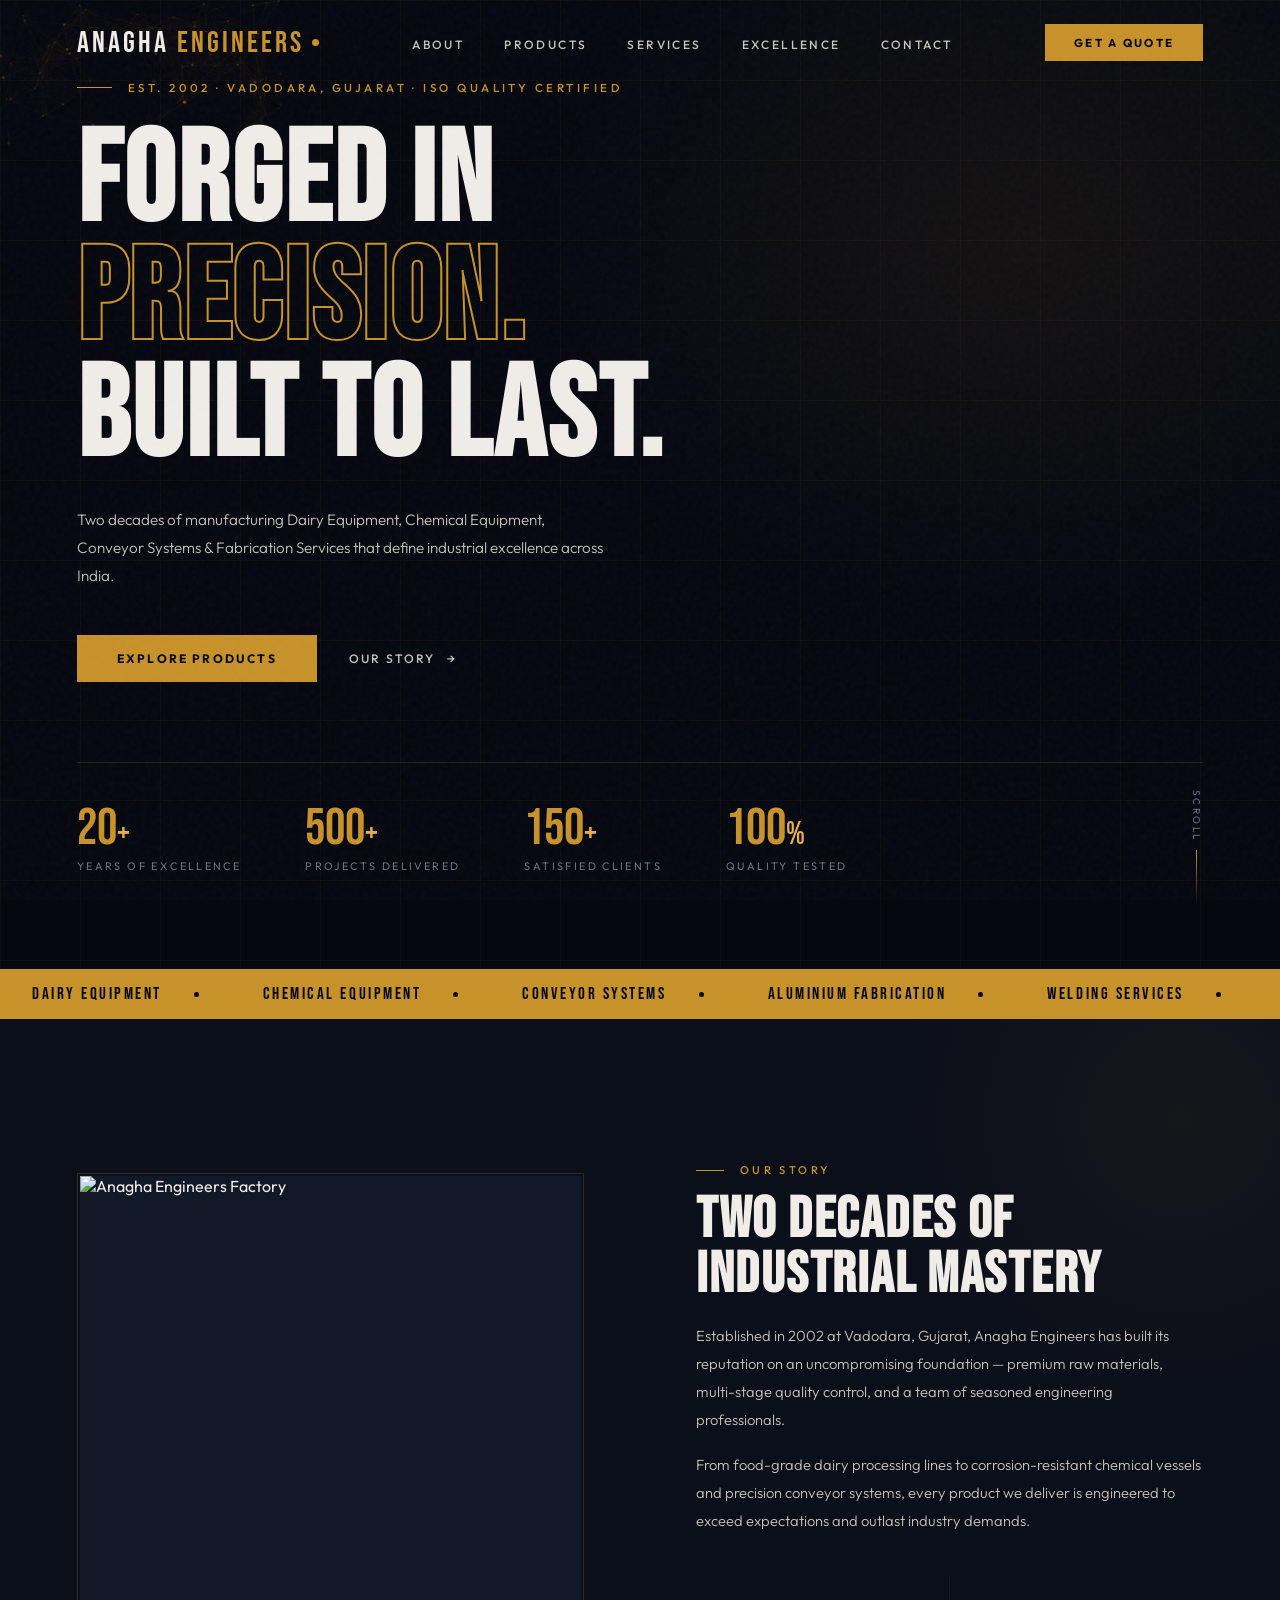
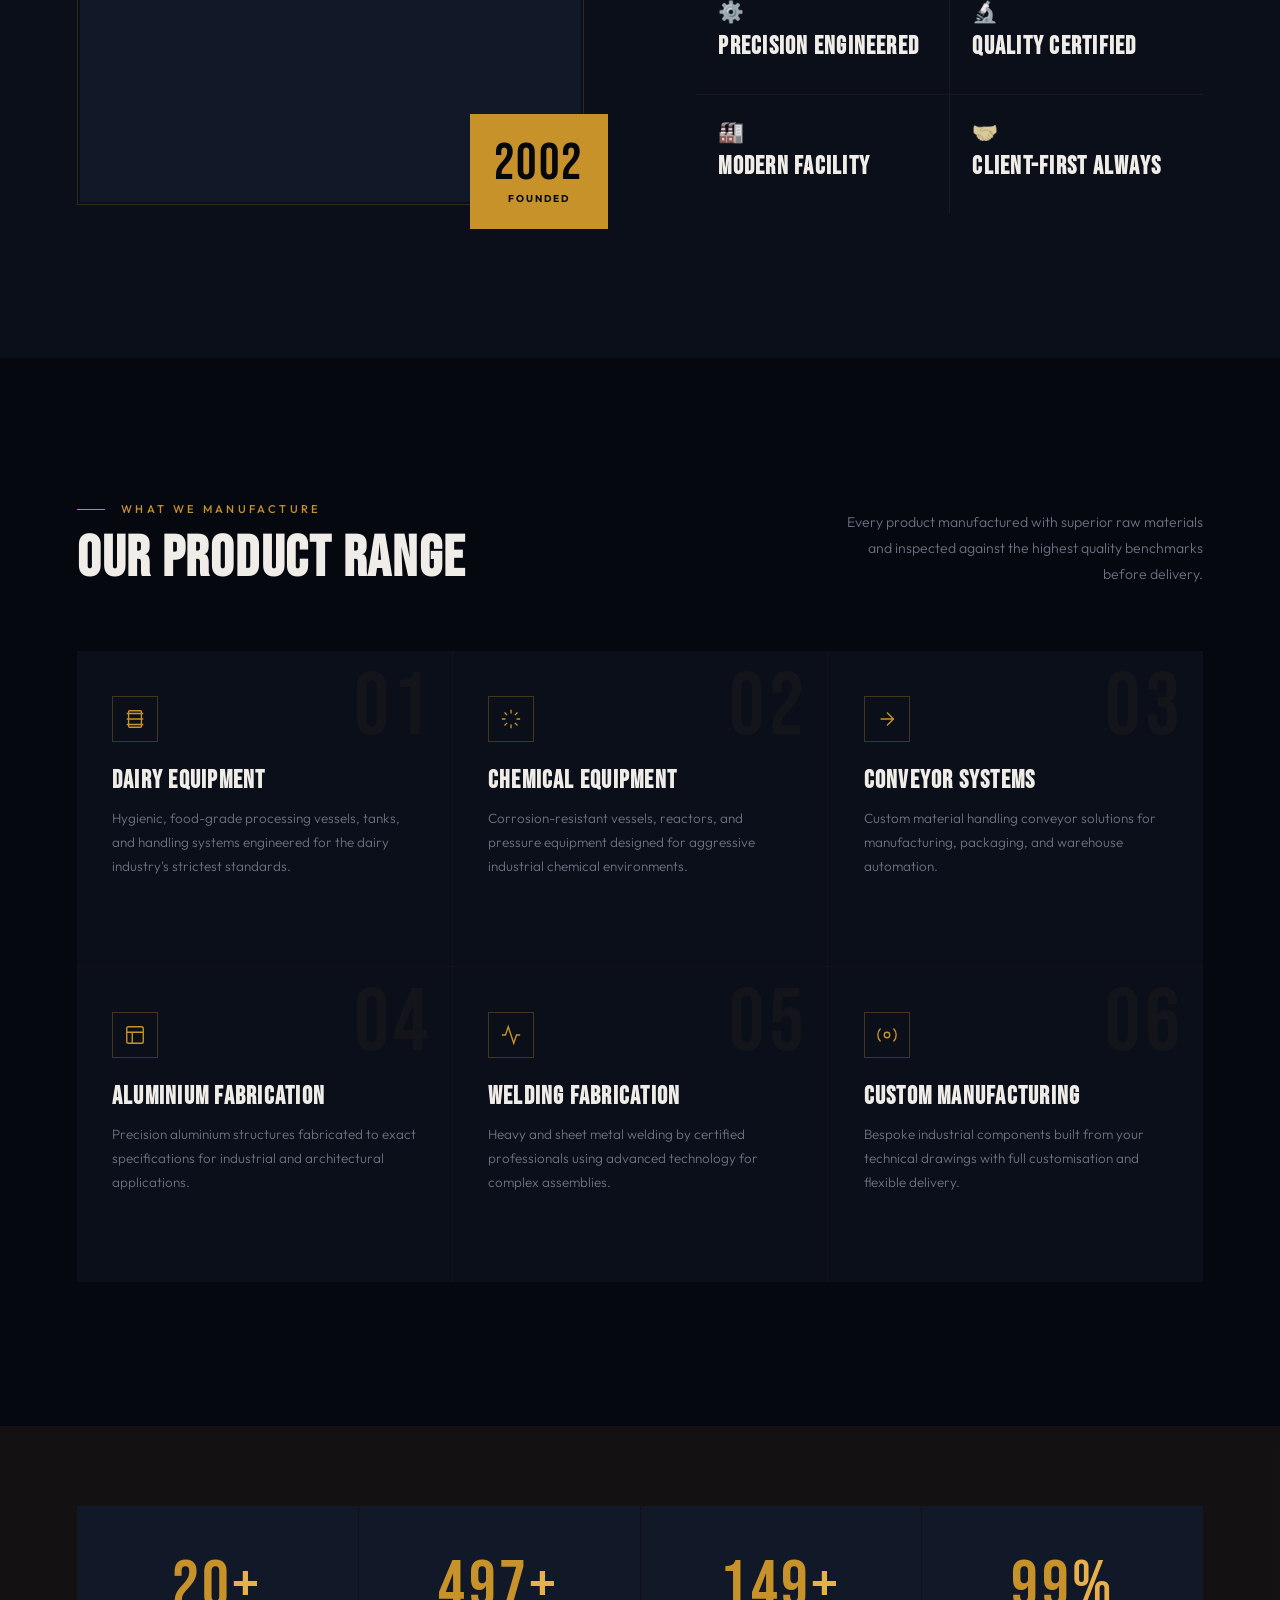
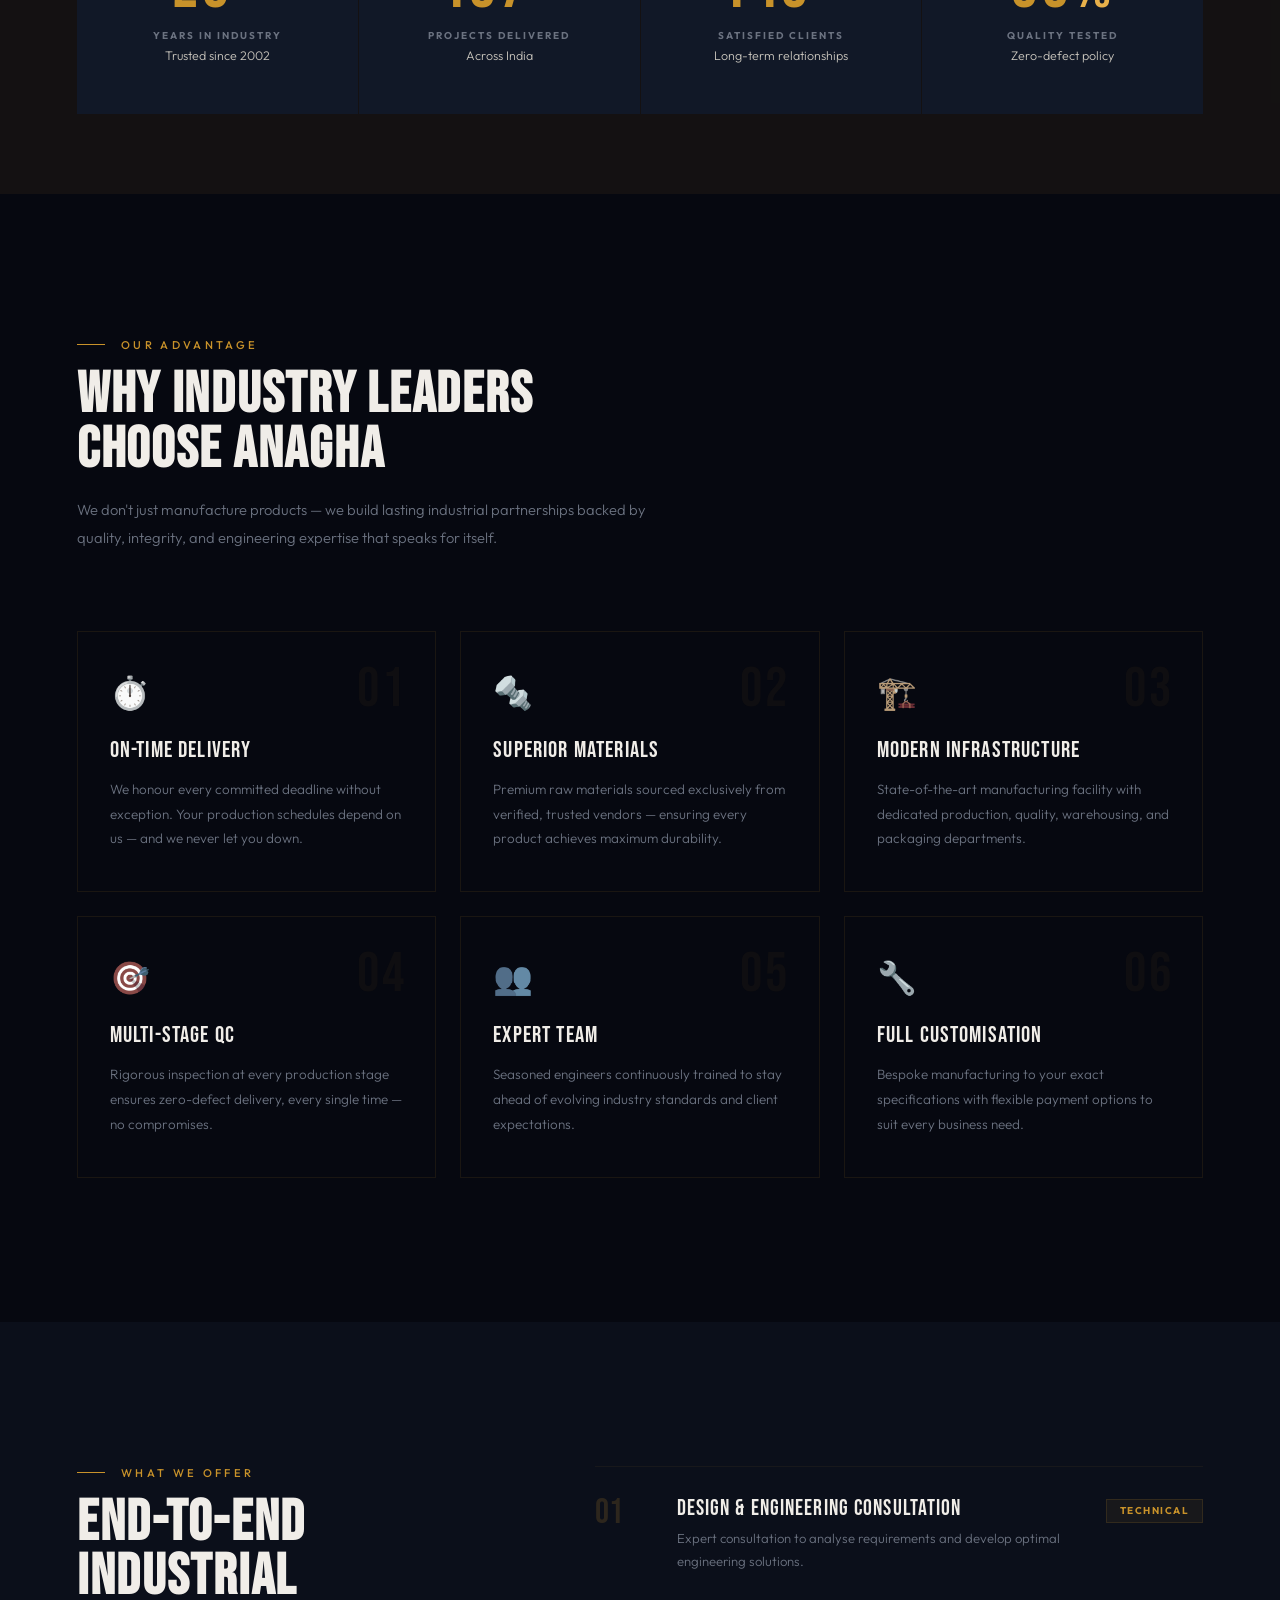
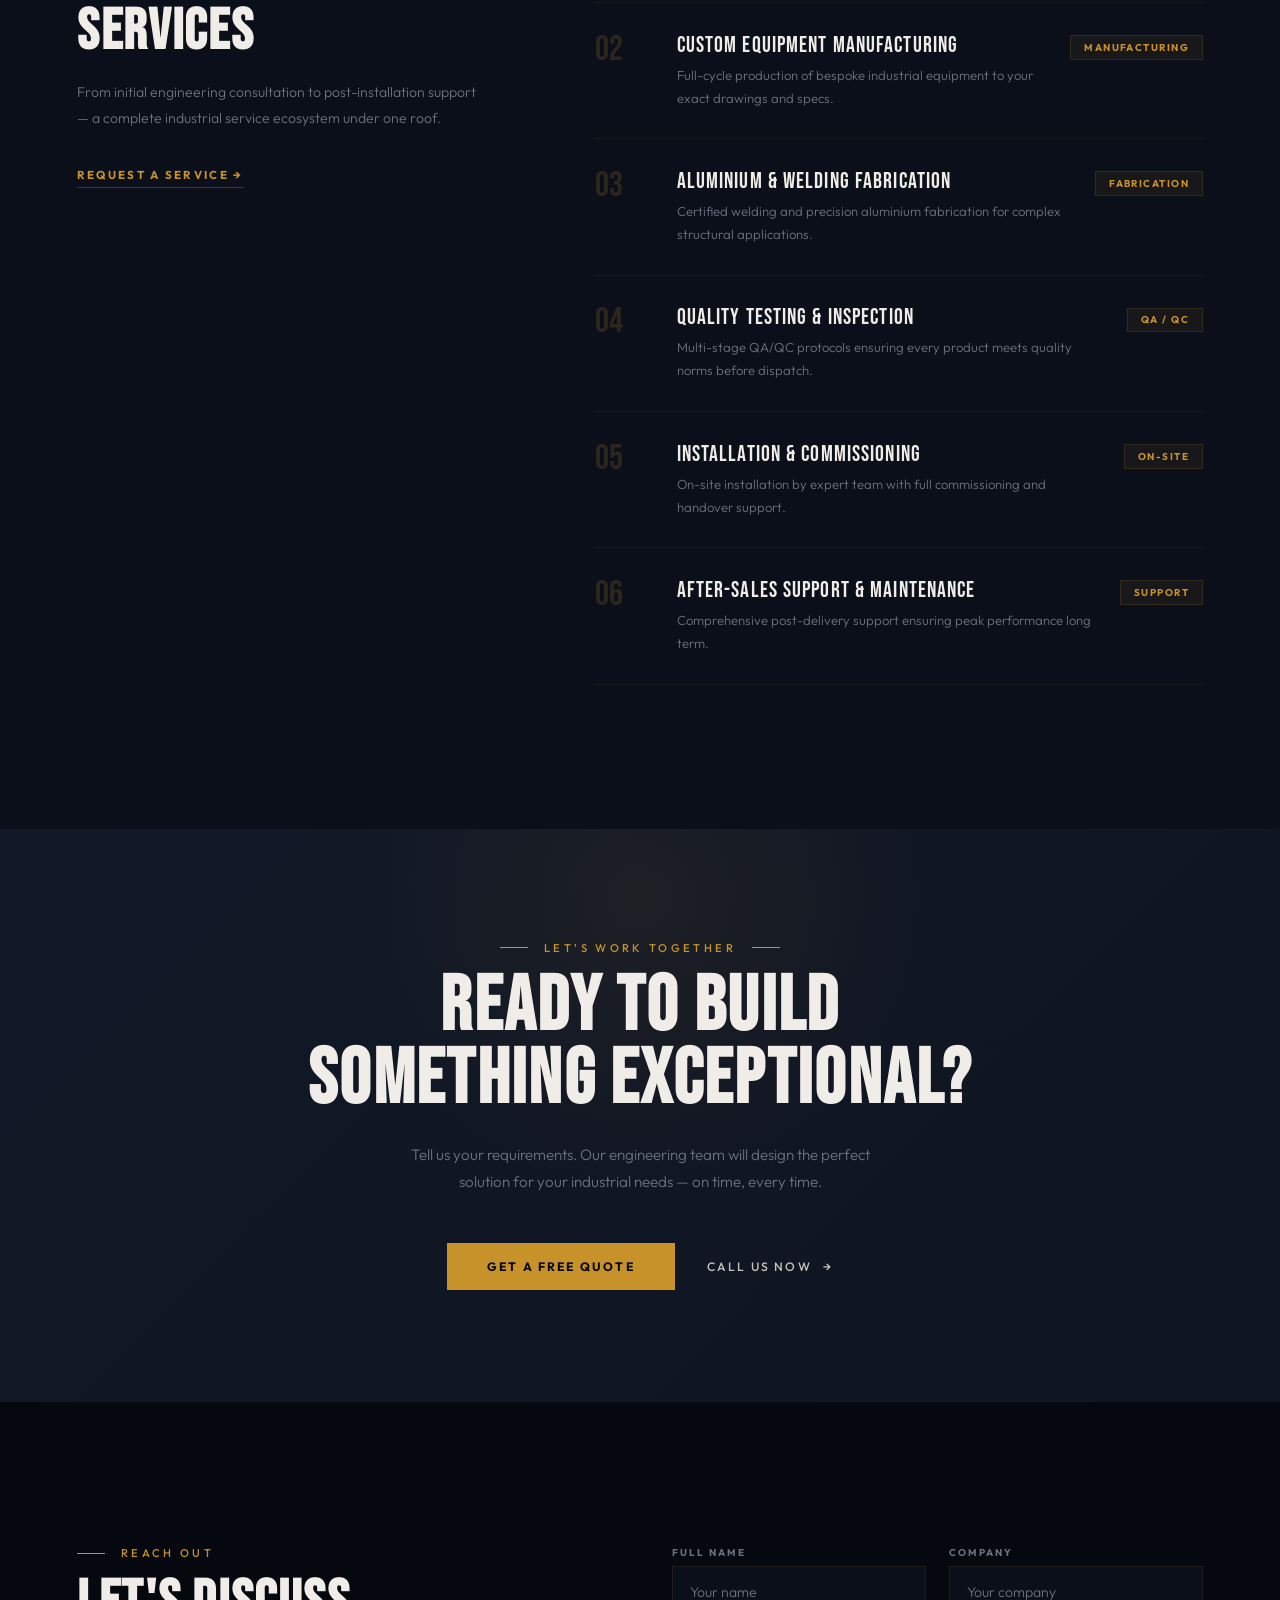
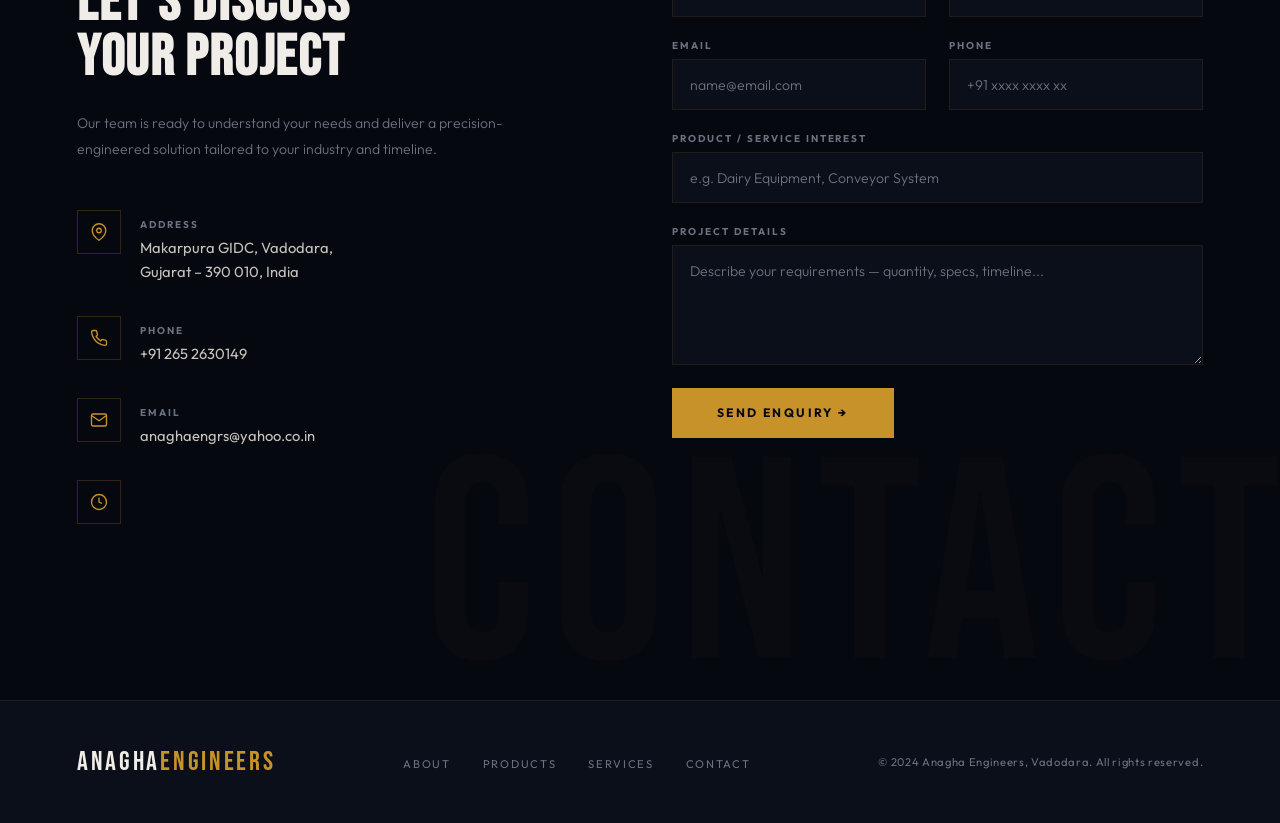
==== commit 50b754ce: "Update index.html" ====
--- a/index.html
+++ b/index.html
@@ -125,7 +125,7 @@
       <div class="aimgw">
         <div class="acorner"></div>
         <div class="aimg">
-          <img src="https://drive.google.com/file/d/1zfXr2NYvtz2ShbZhezkBGBS3cn-3dq3O/view?usp=sharing" alt="Anagha Engineers Factory"
+          <img src="./images/about.png" alt="Anagha Engineers Factory"
             style="width:100%; height:100%; object-fit:cover; object-position:center;" />
         </div>
       </div>
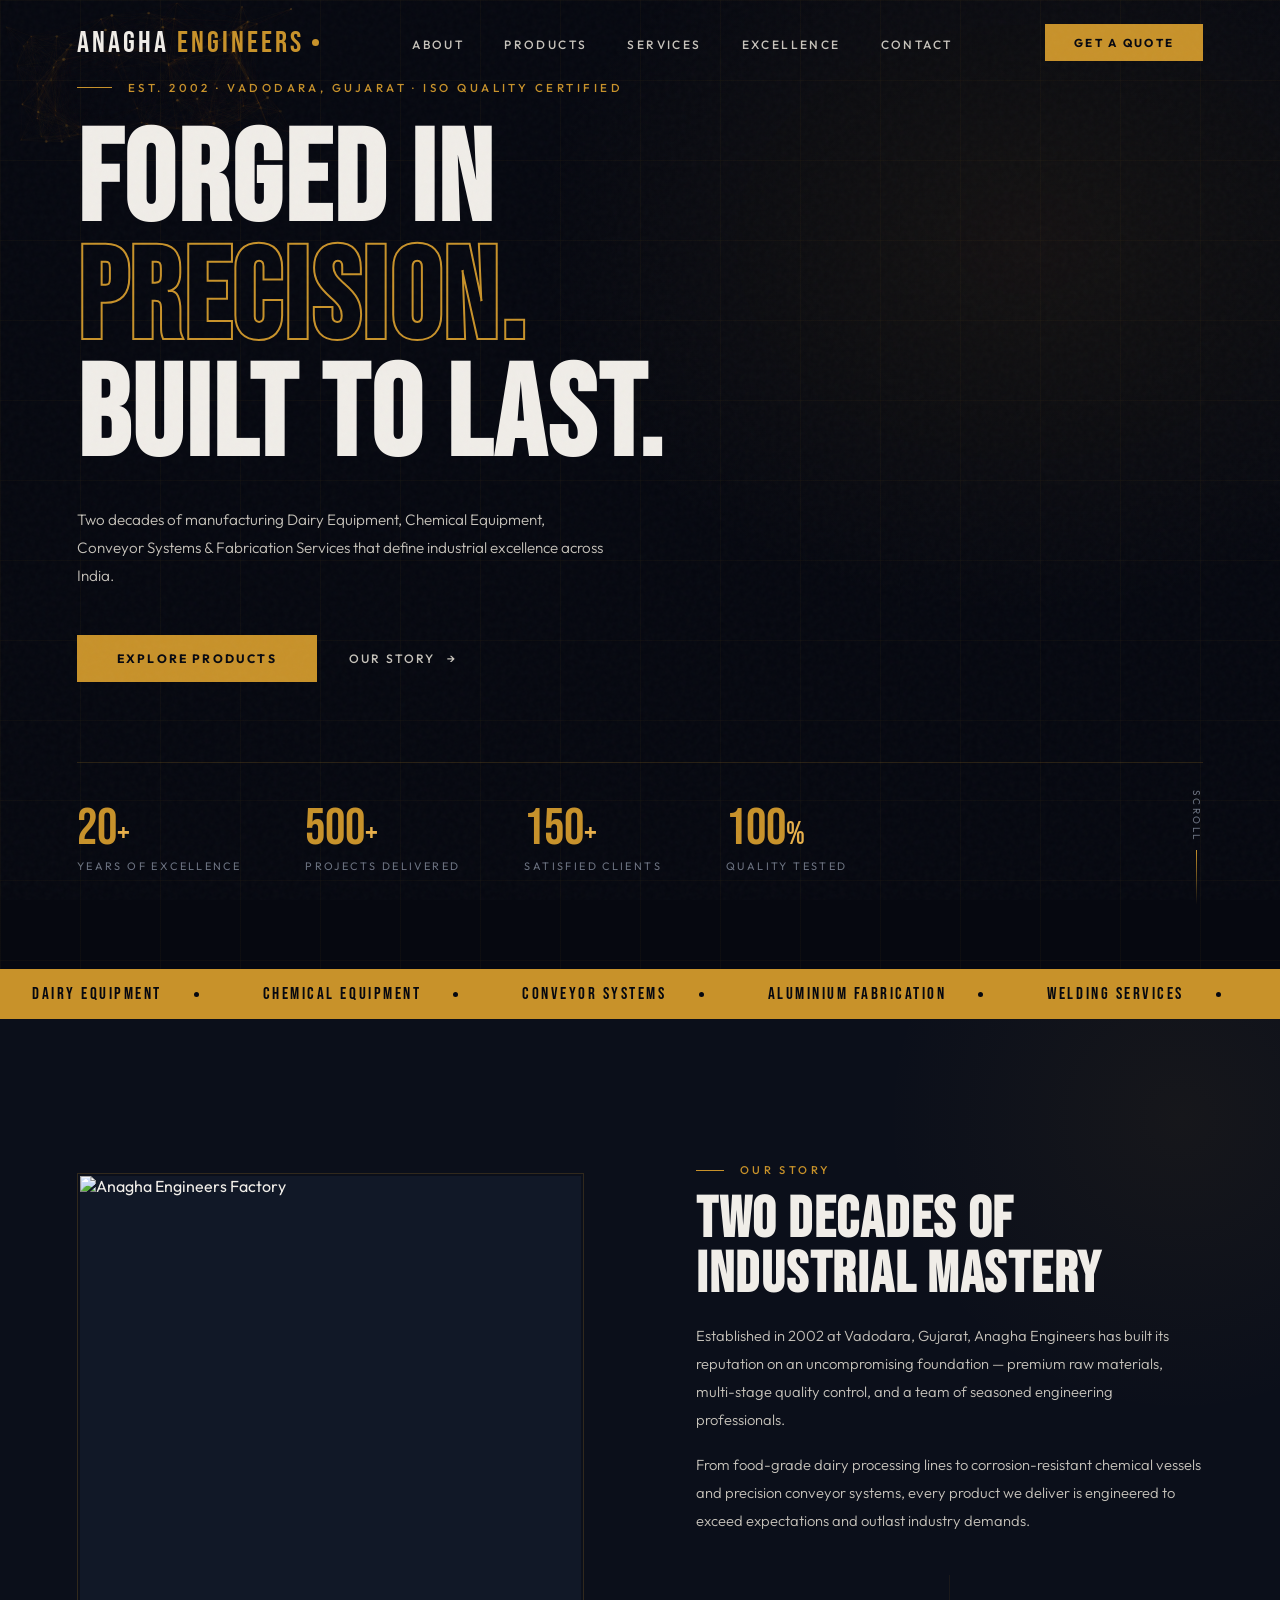
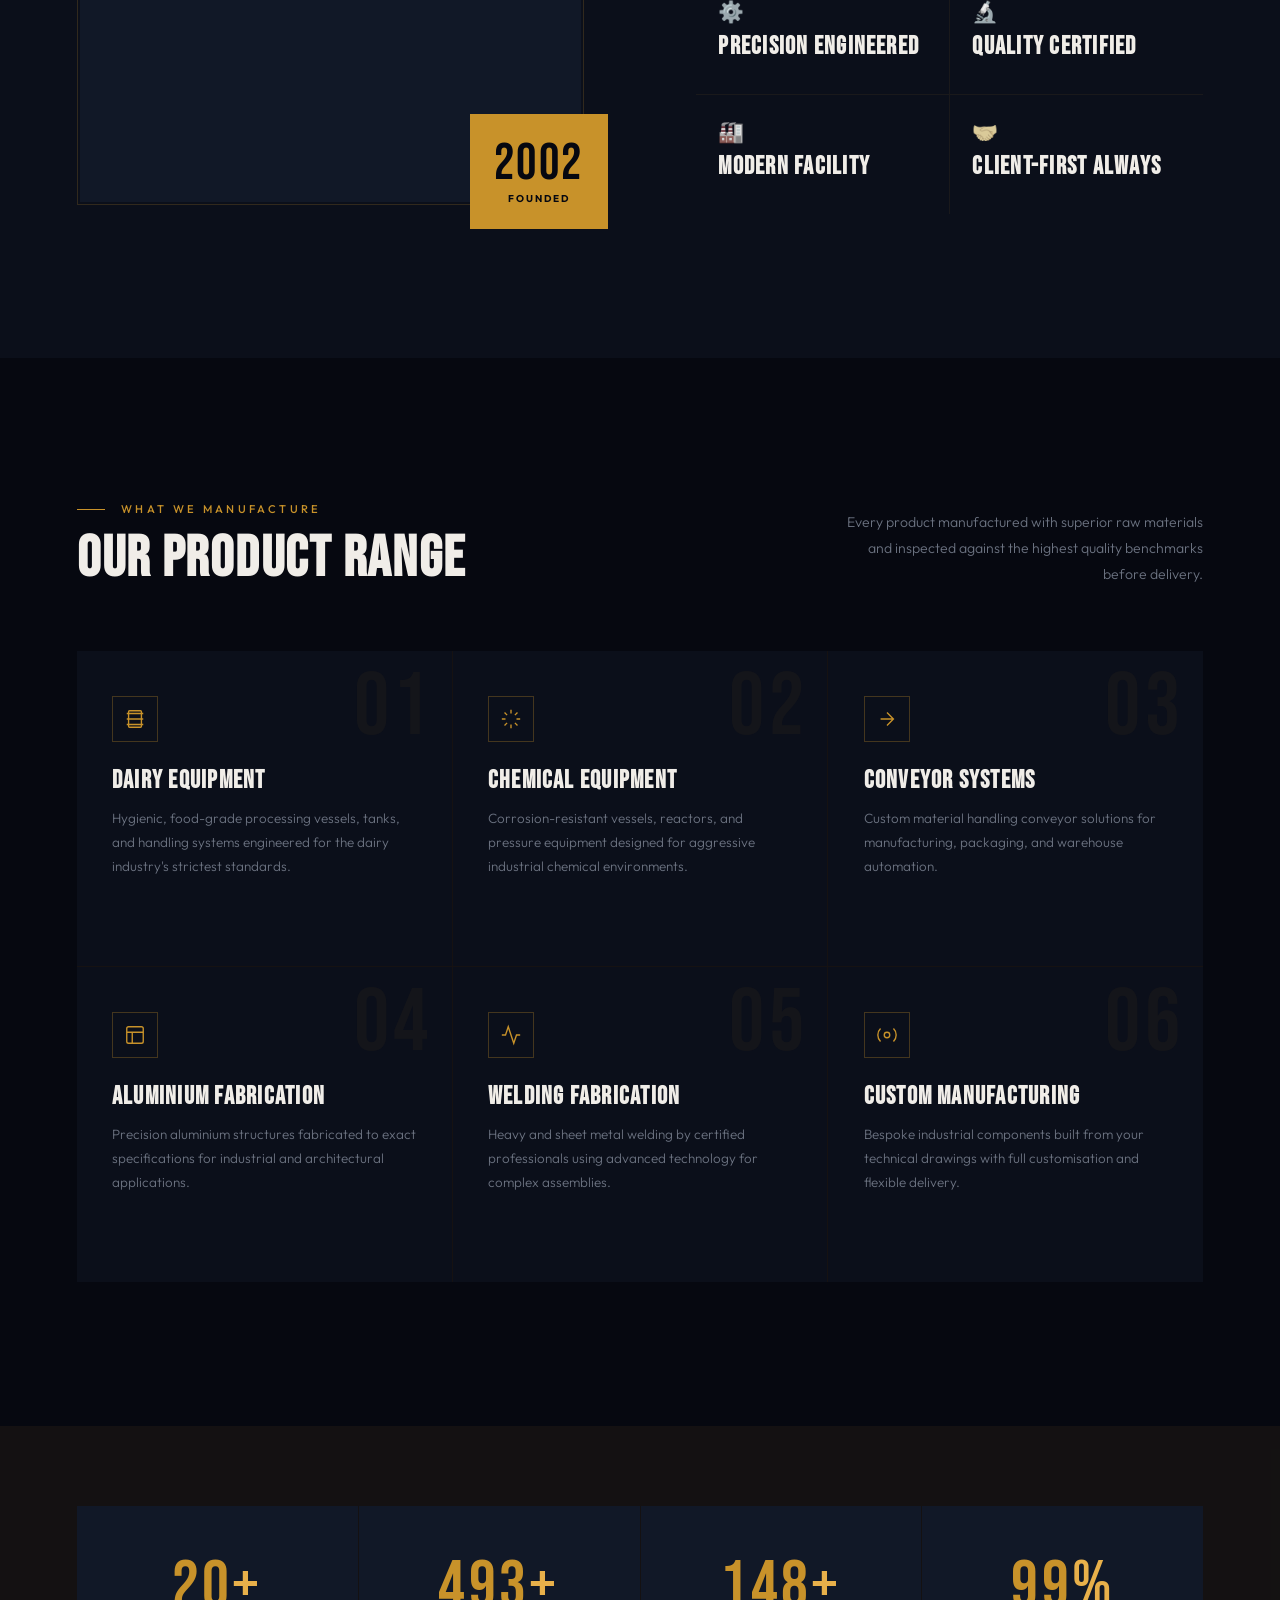
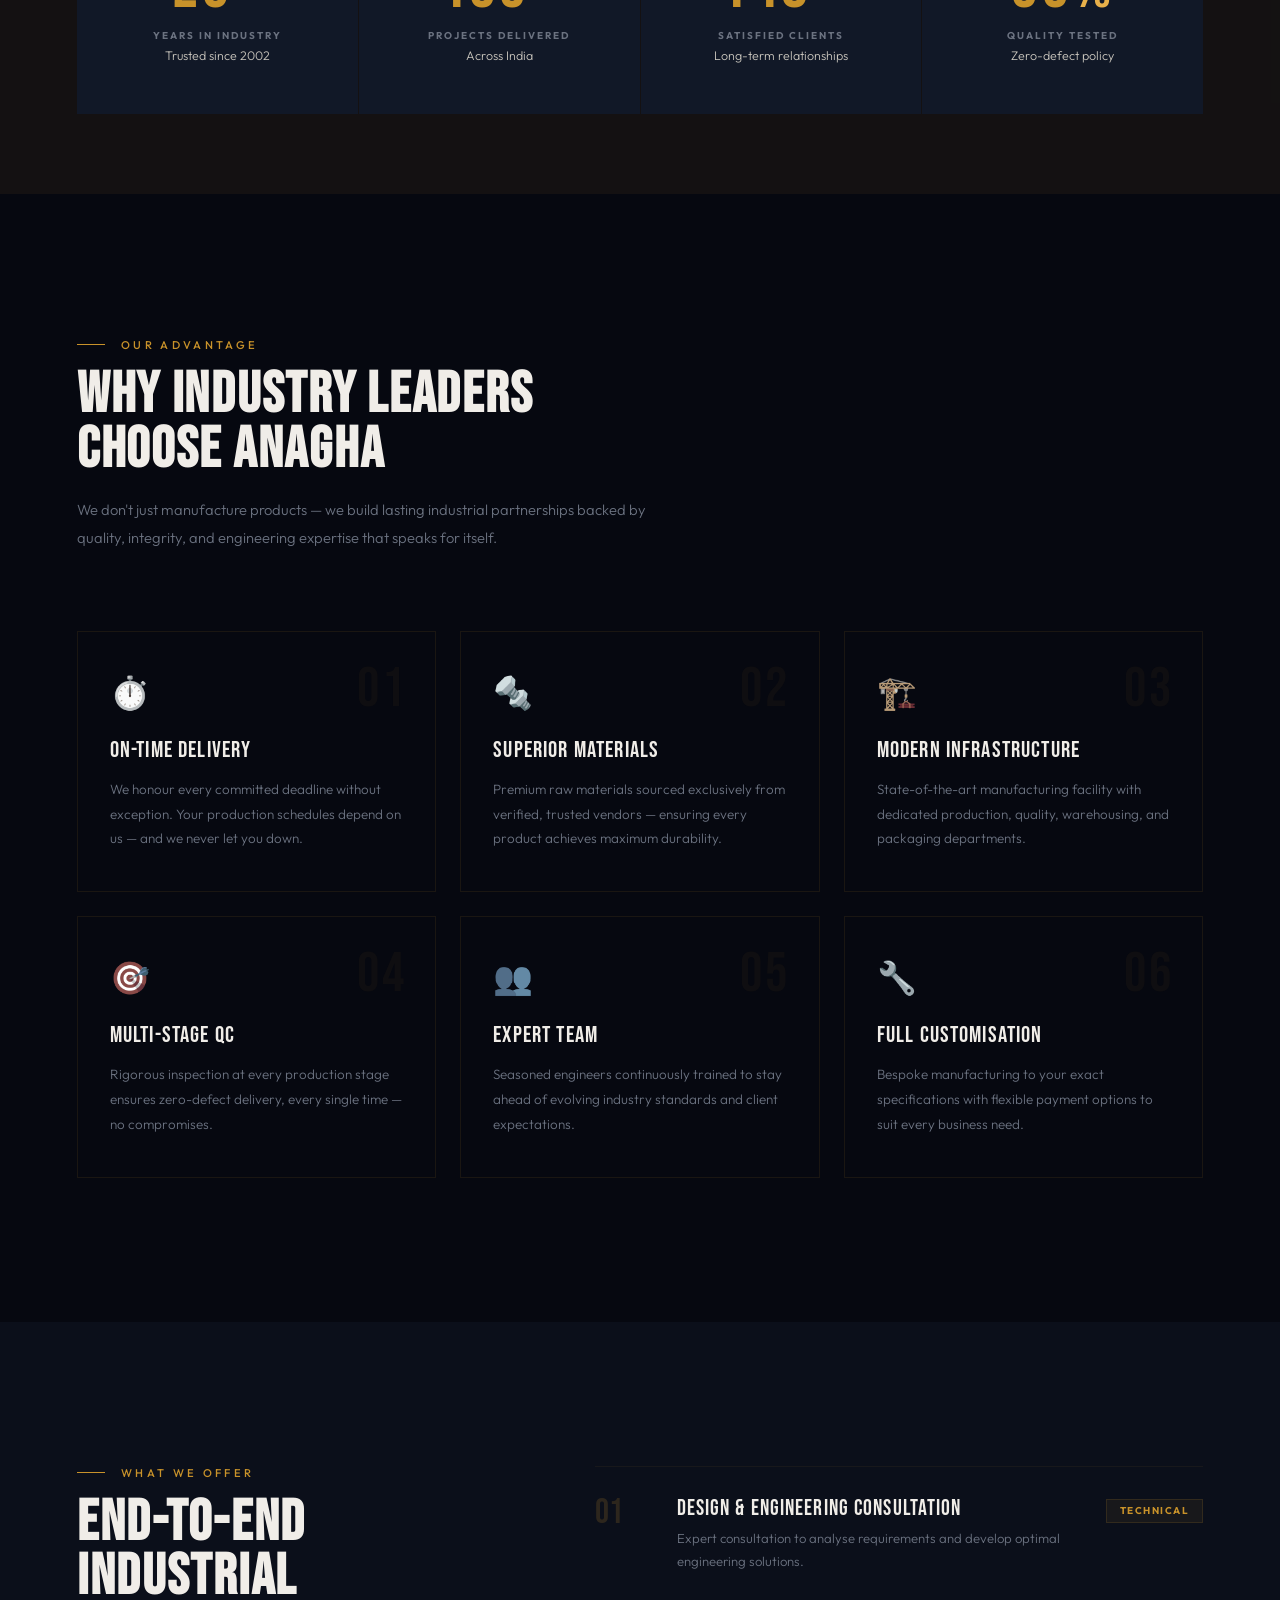
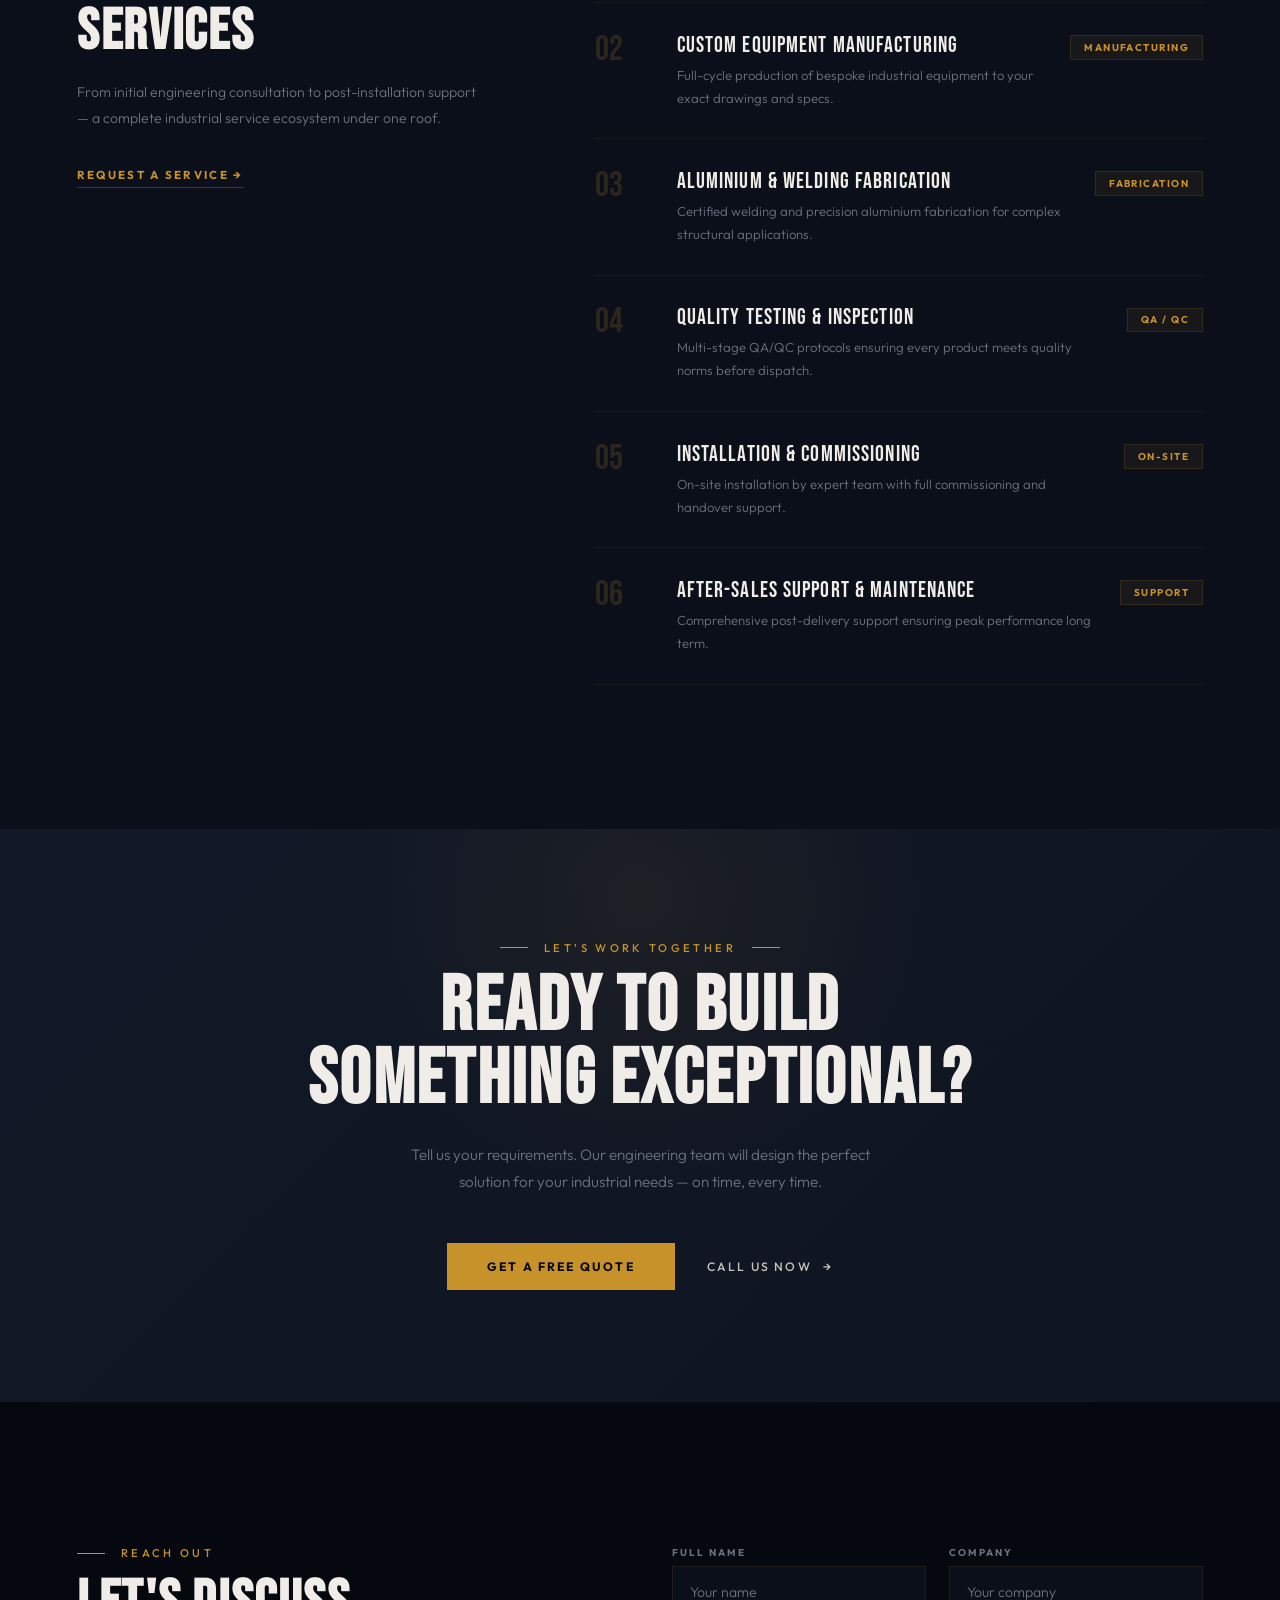
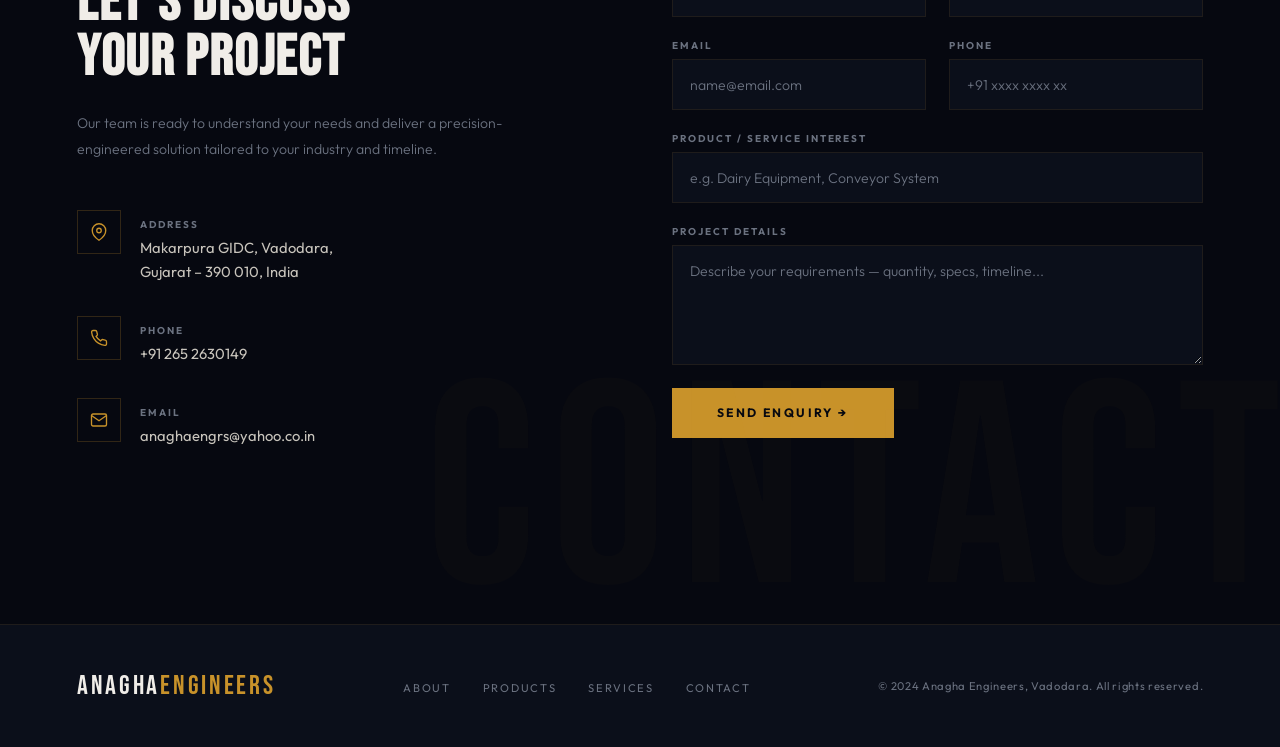
==== commit b0f6ffe8: "Update index.html" ====
--- a/index.html
+++ b/index.html
@@ -475,12 +475,6 @@
             <div class="cval">anaghaengrs@yahoo.co.in</div>
           </div>
         </div>
-        <div class="cdet">
-          <div class="cicow"><svg viewBox="0 0 24 24">
-              <circle cx="12" cy="12" r="10" />
-              <polyline points="12 6 12 12 16 14" />
-            </svg></div>
-        </div>
       </div>
     </div>
 
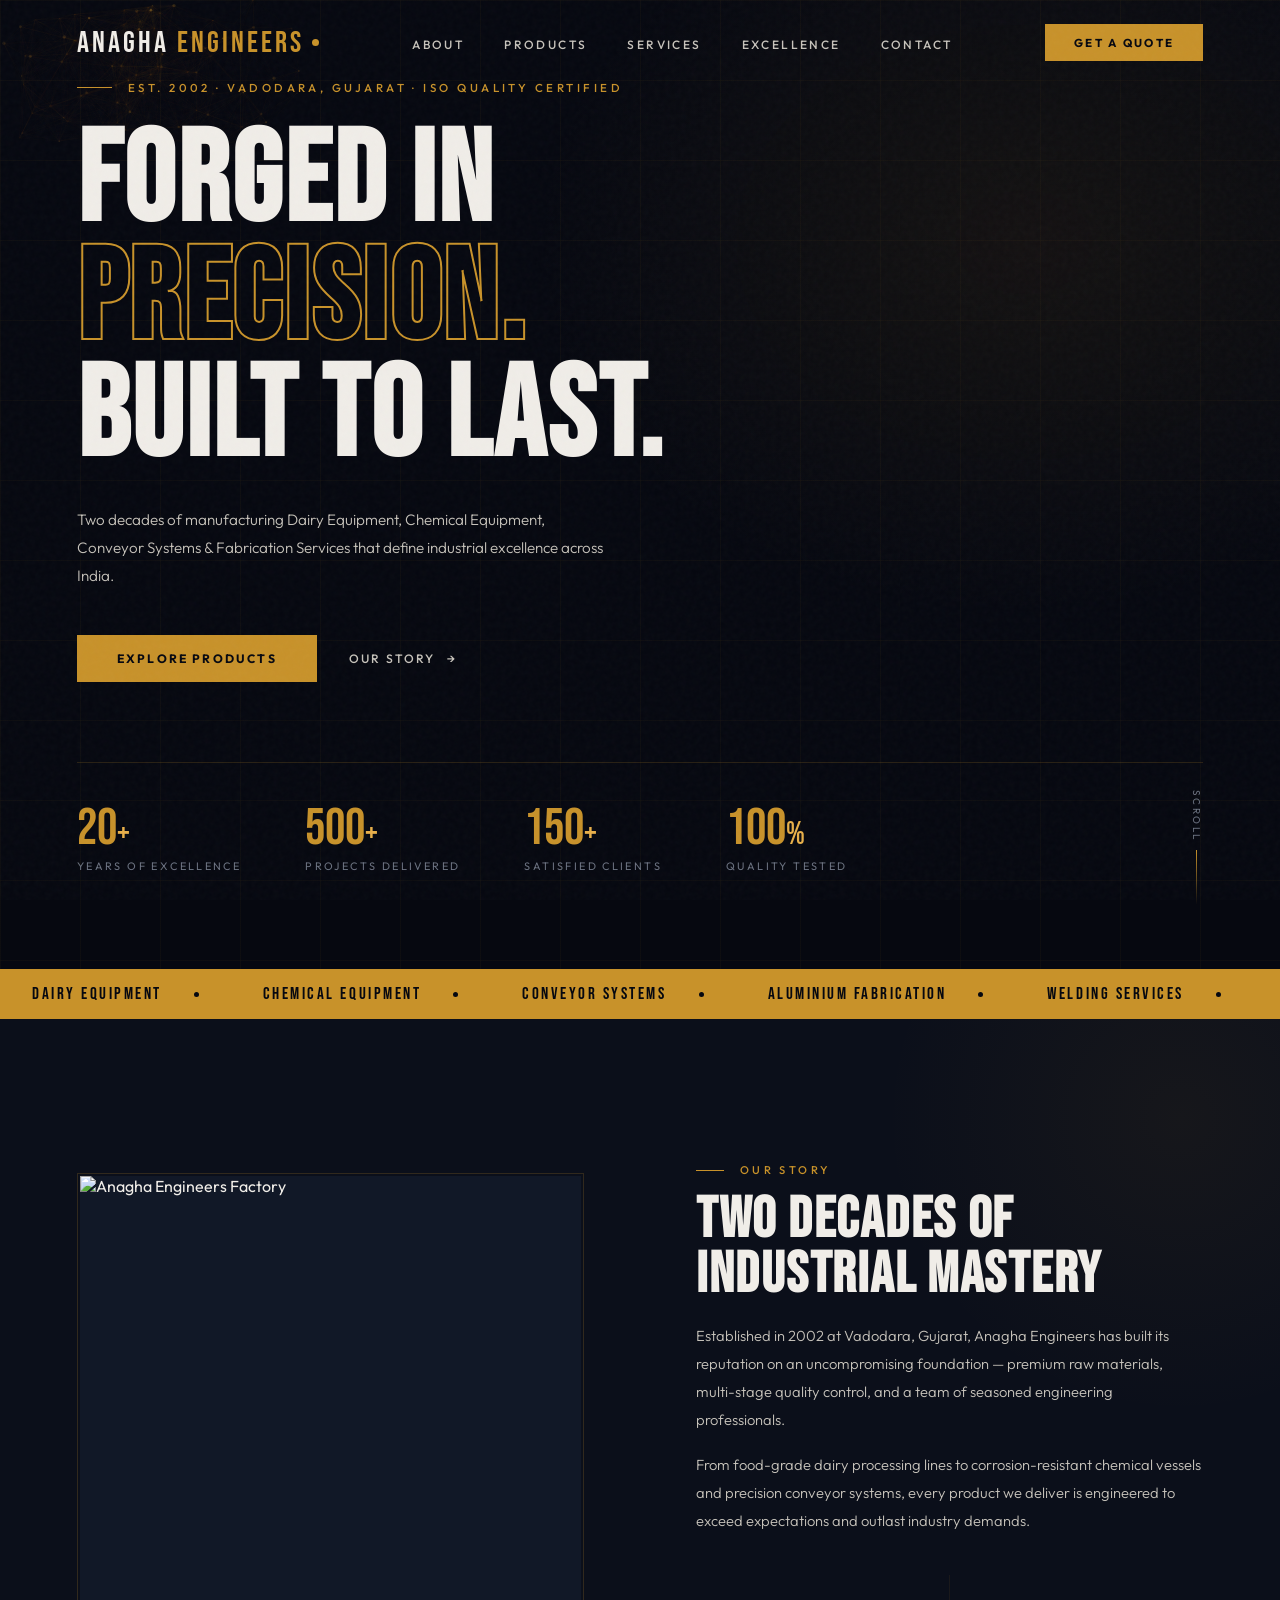
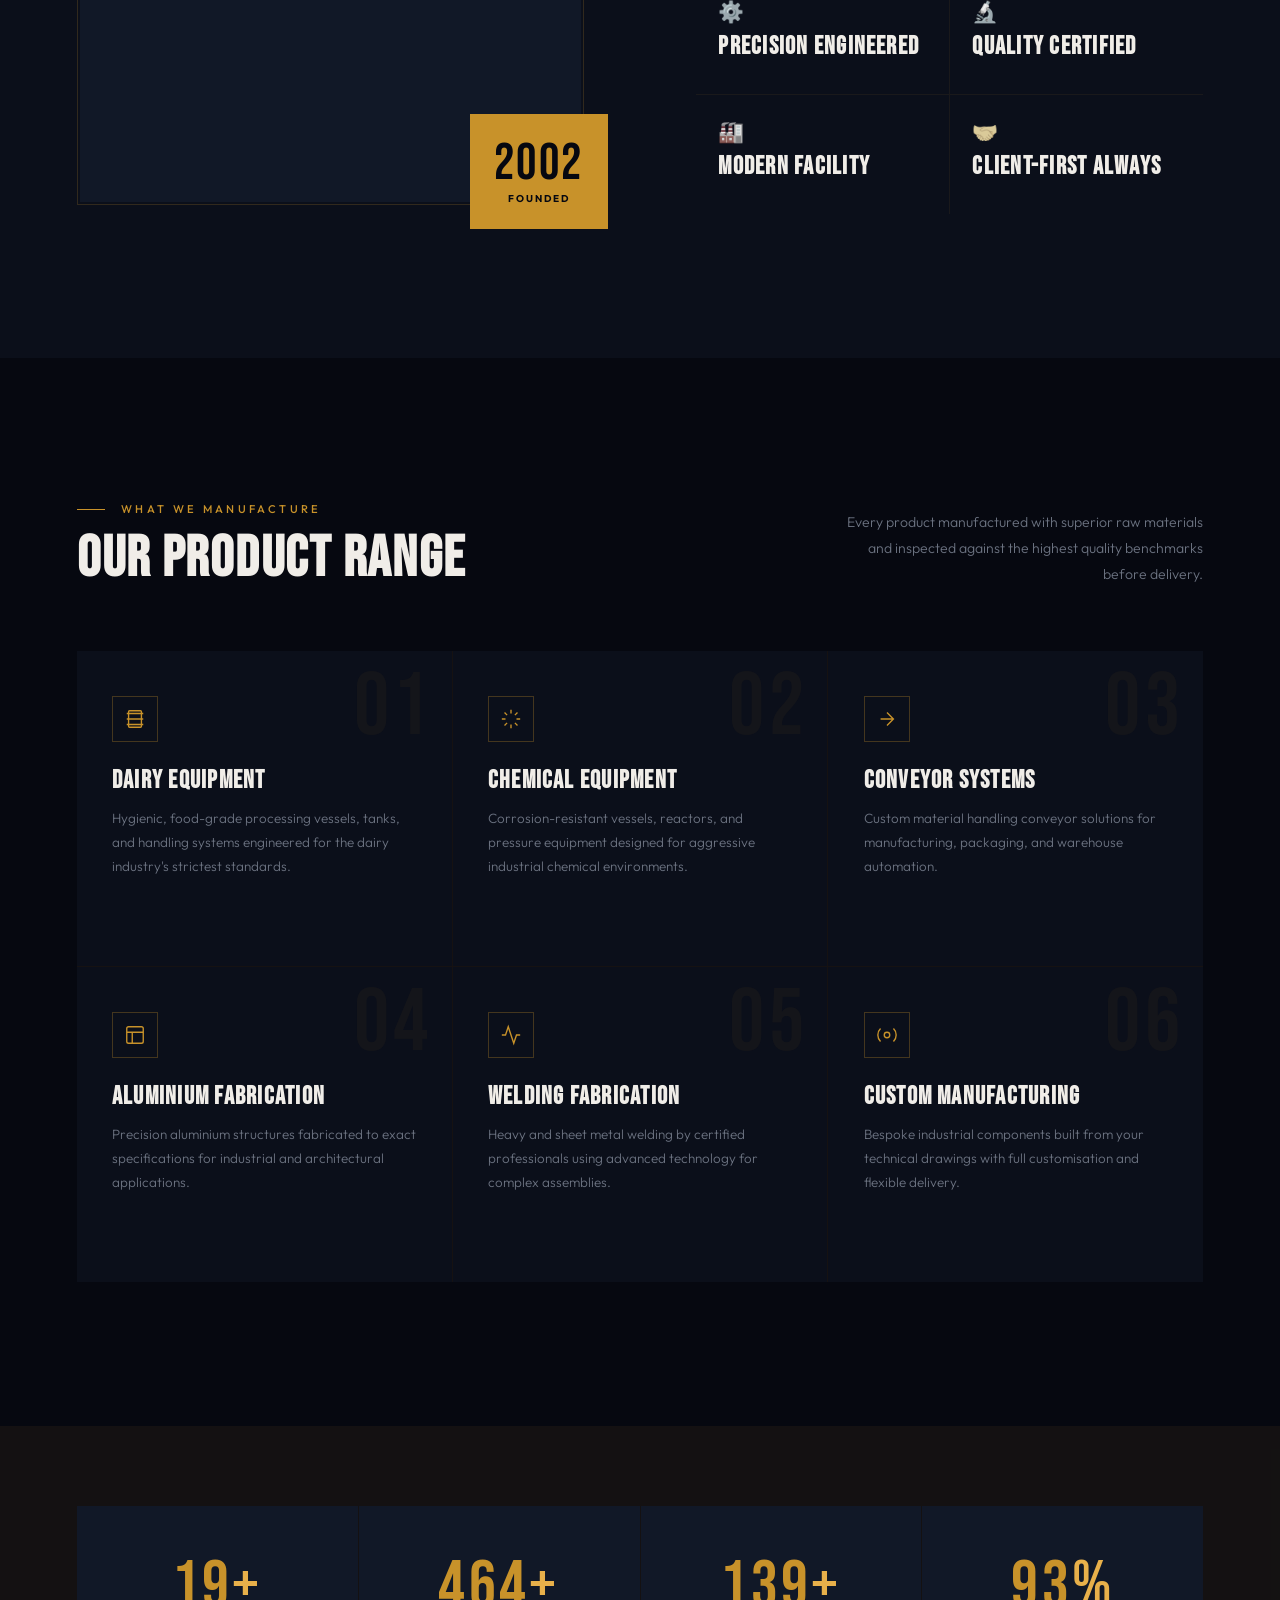
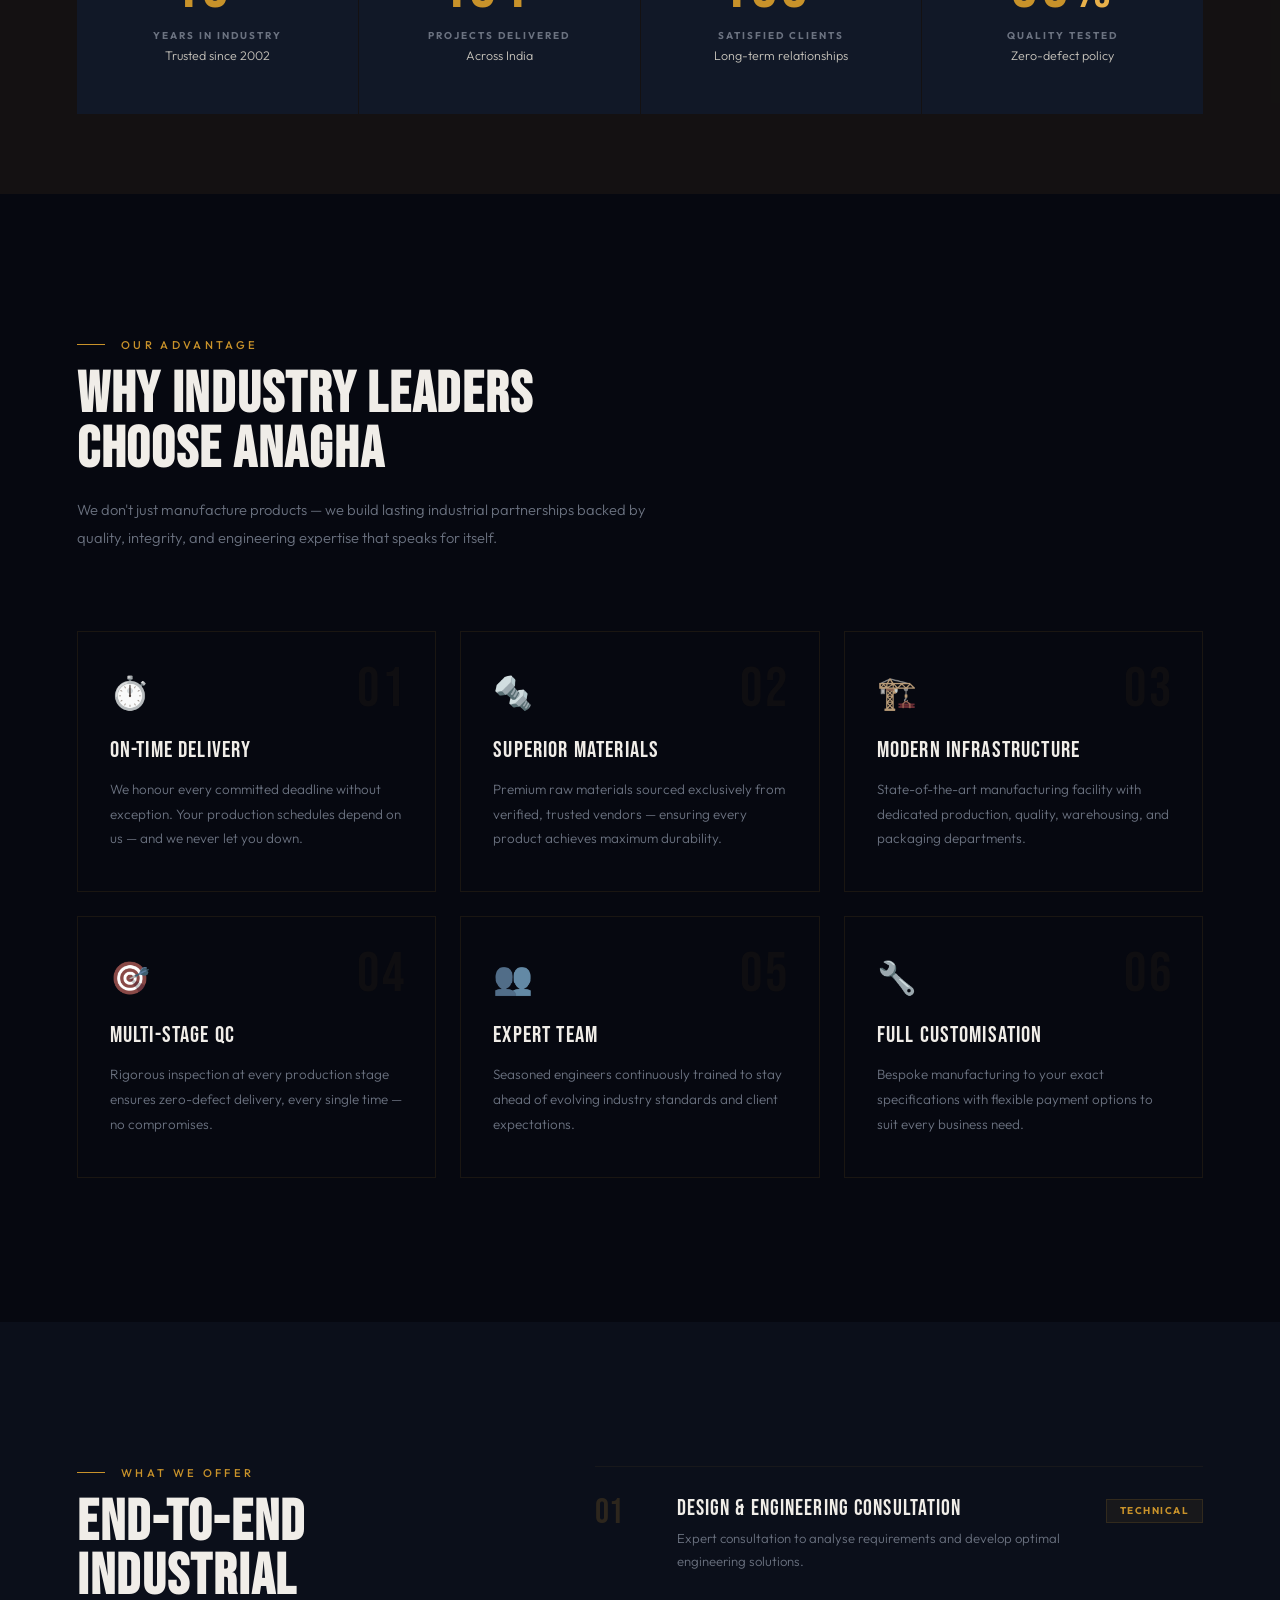
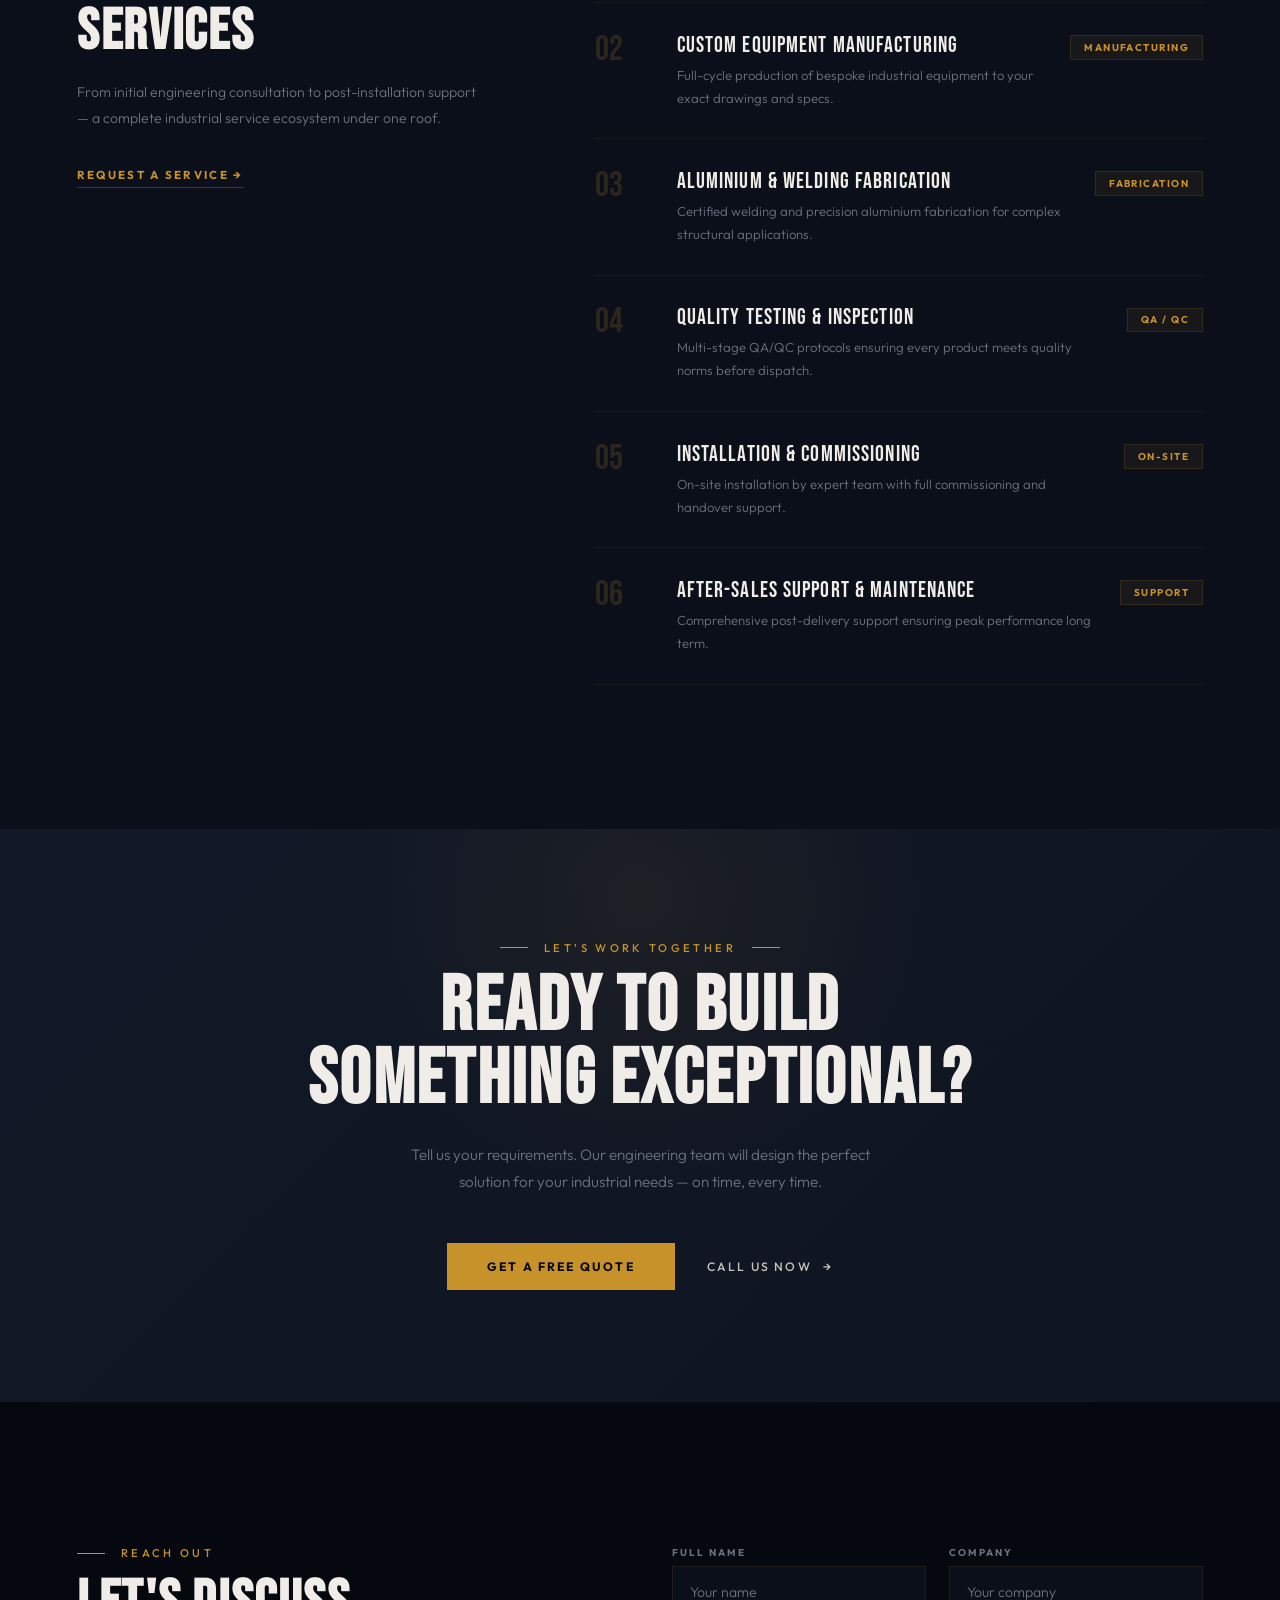
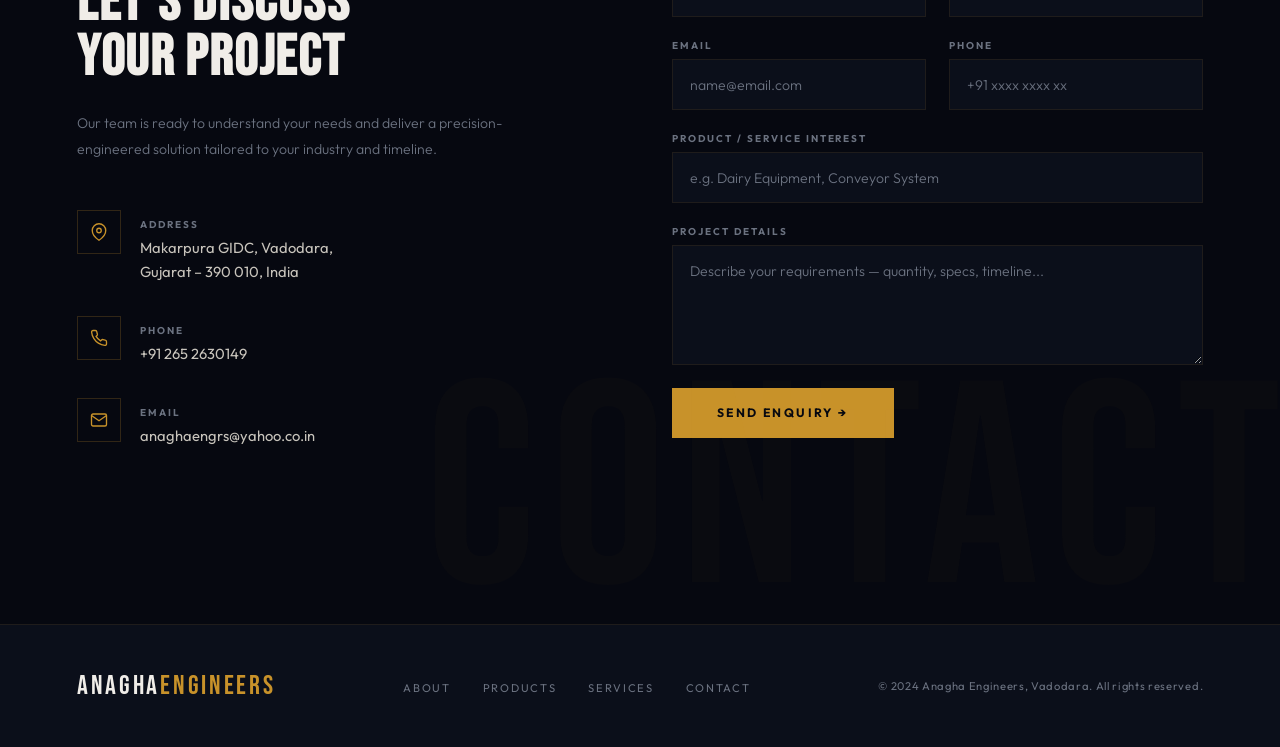
==== commit 3bb92beb: "Update index.html" ====
--- a/index.html
+++ b/index.html
@@ -5,6 +5,7 @@
   <meta charset="UTF-8" />
   <meta name="viewport" content="width=device-width, initial-scale=1.0" />
   <title>Anagha Engineers – Industrial Excellence Since 2002</title>
+  <meta name="description" content="Anagha Engineers provides professional construction and engineering services.">
   <link rel="preconnect" href="https://fonts.googleapis.com" />
   <link rel="preconnect" href="https://fonts.gstatic.com" crossorigin />
   <link href="https://fonts.googleapis.com/css2?family=Bebas+Neue&family=Outfit:wght@300;400;500;600;700&display=swap"
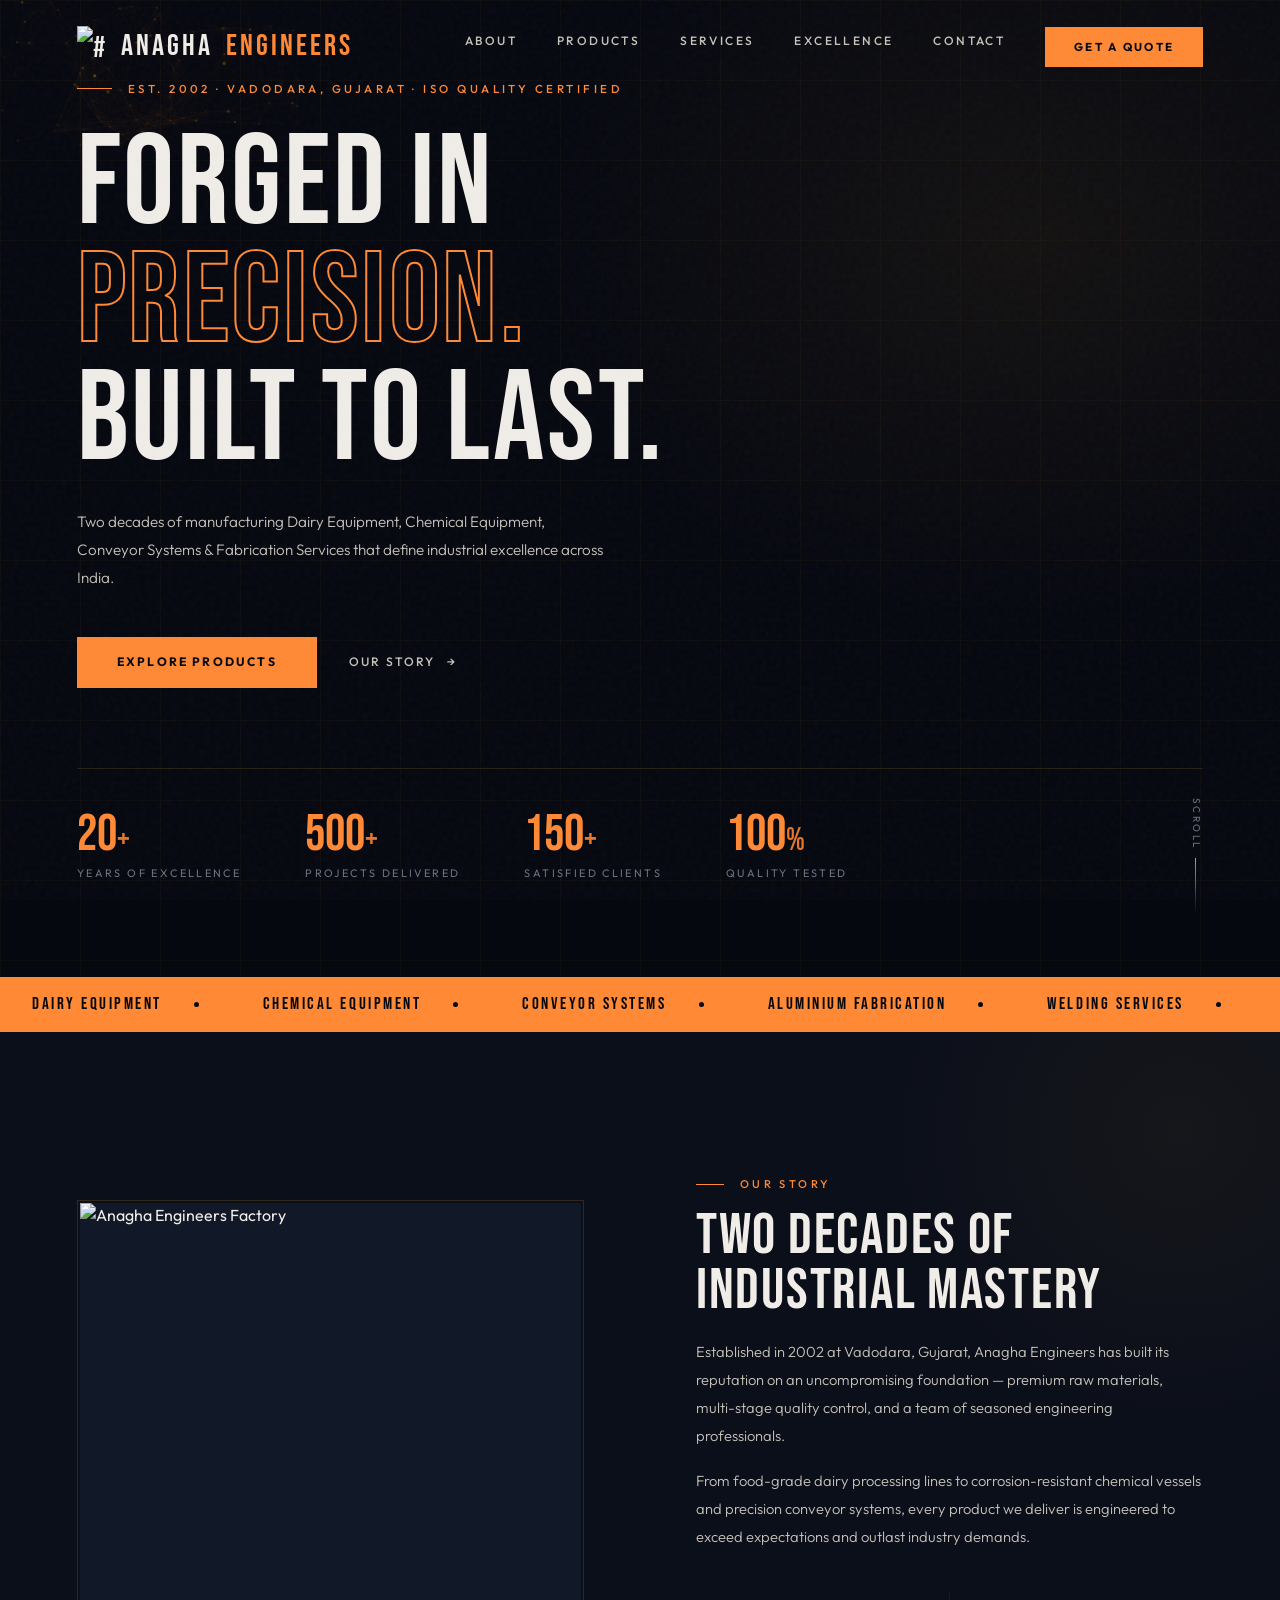
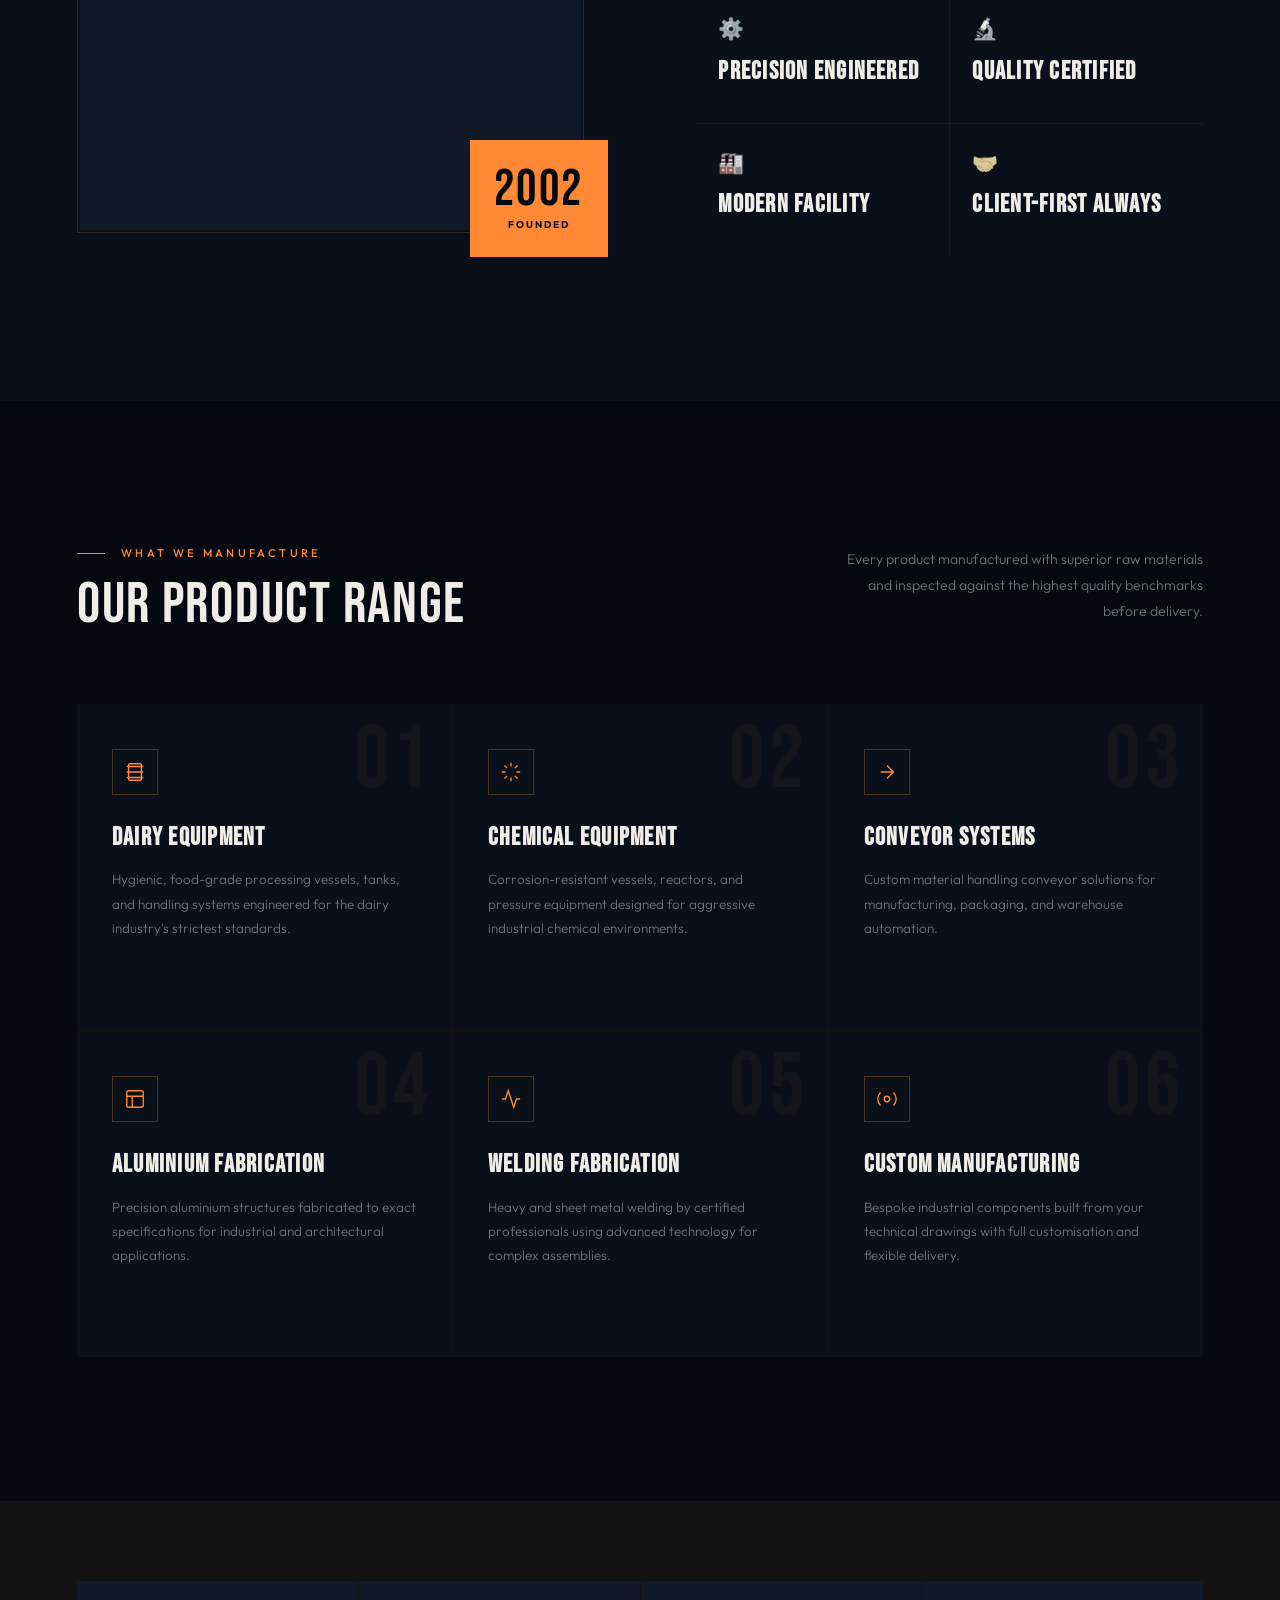
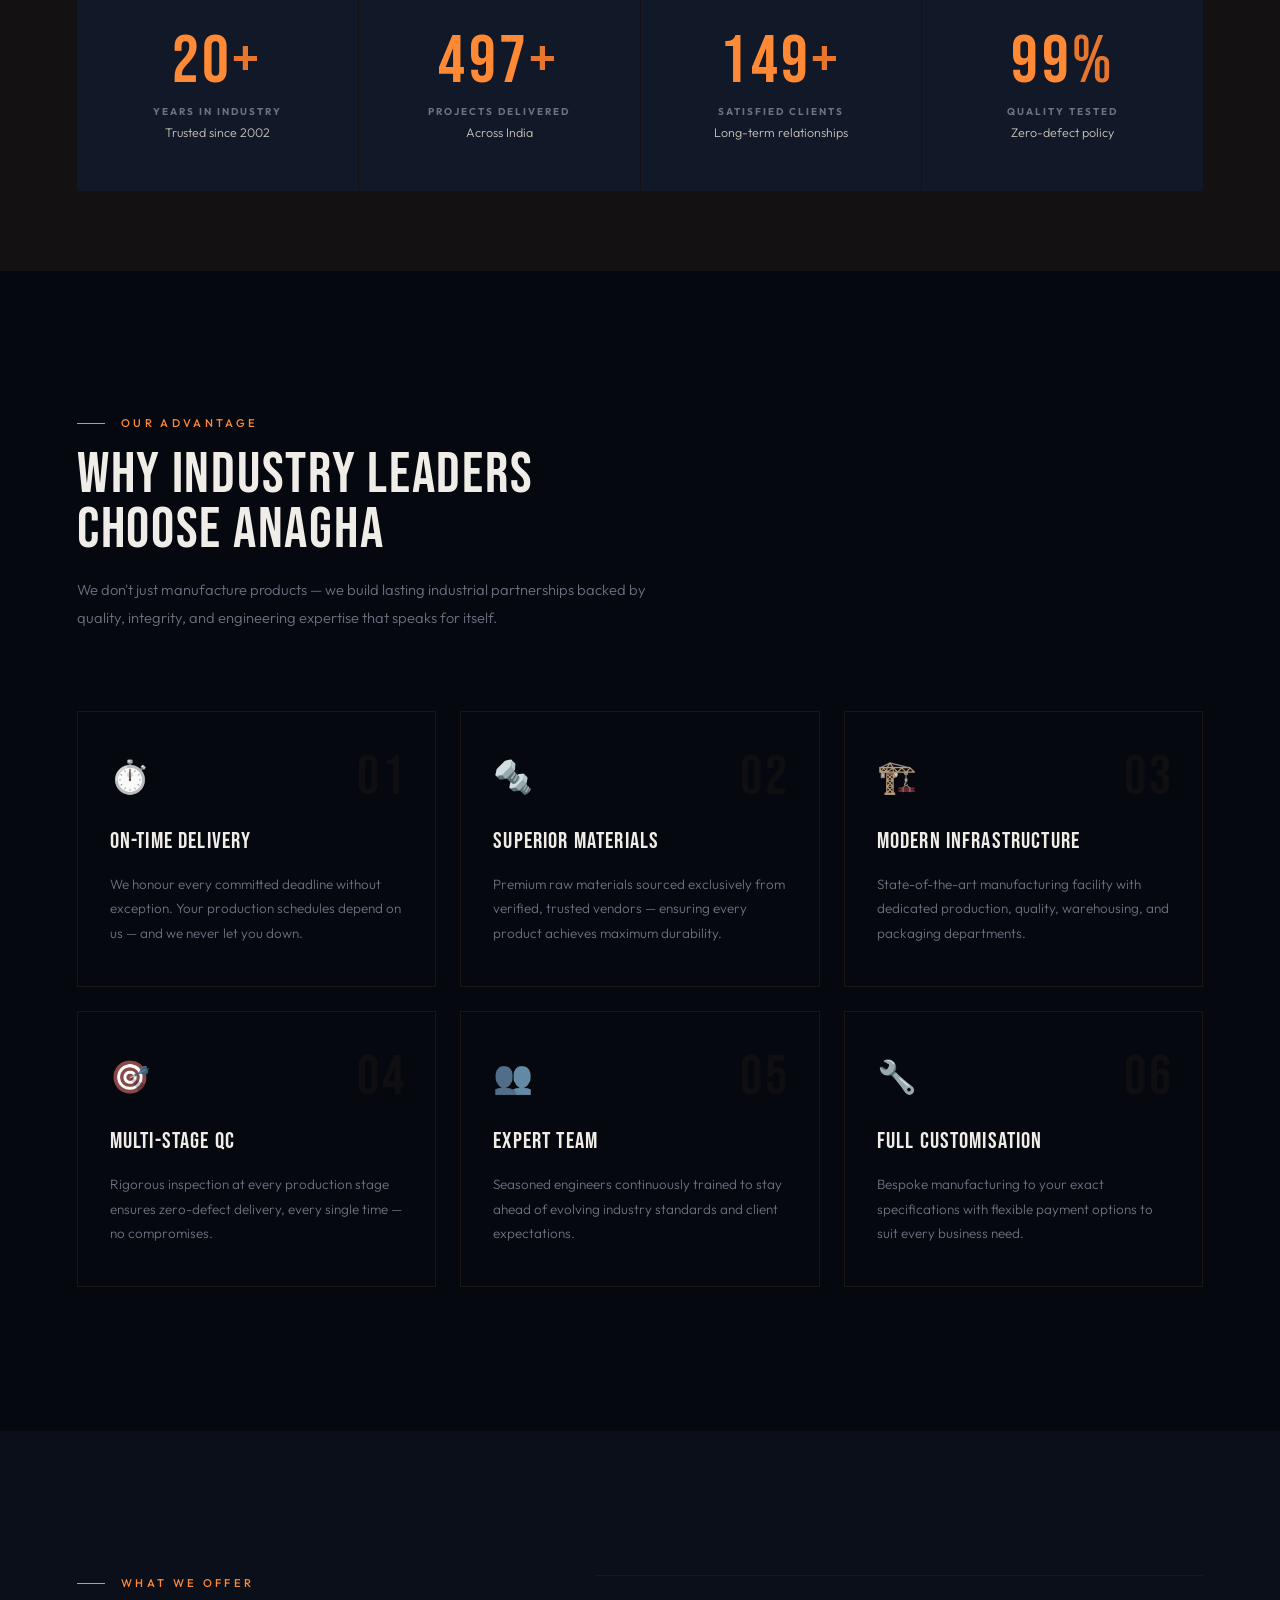
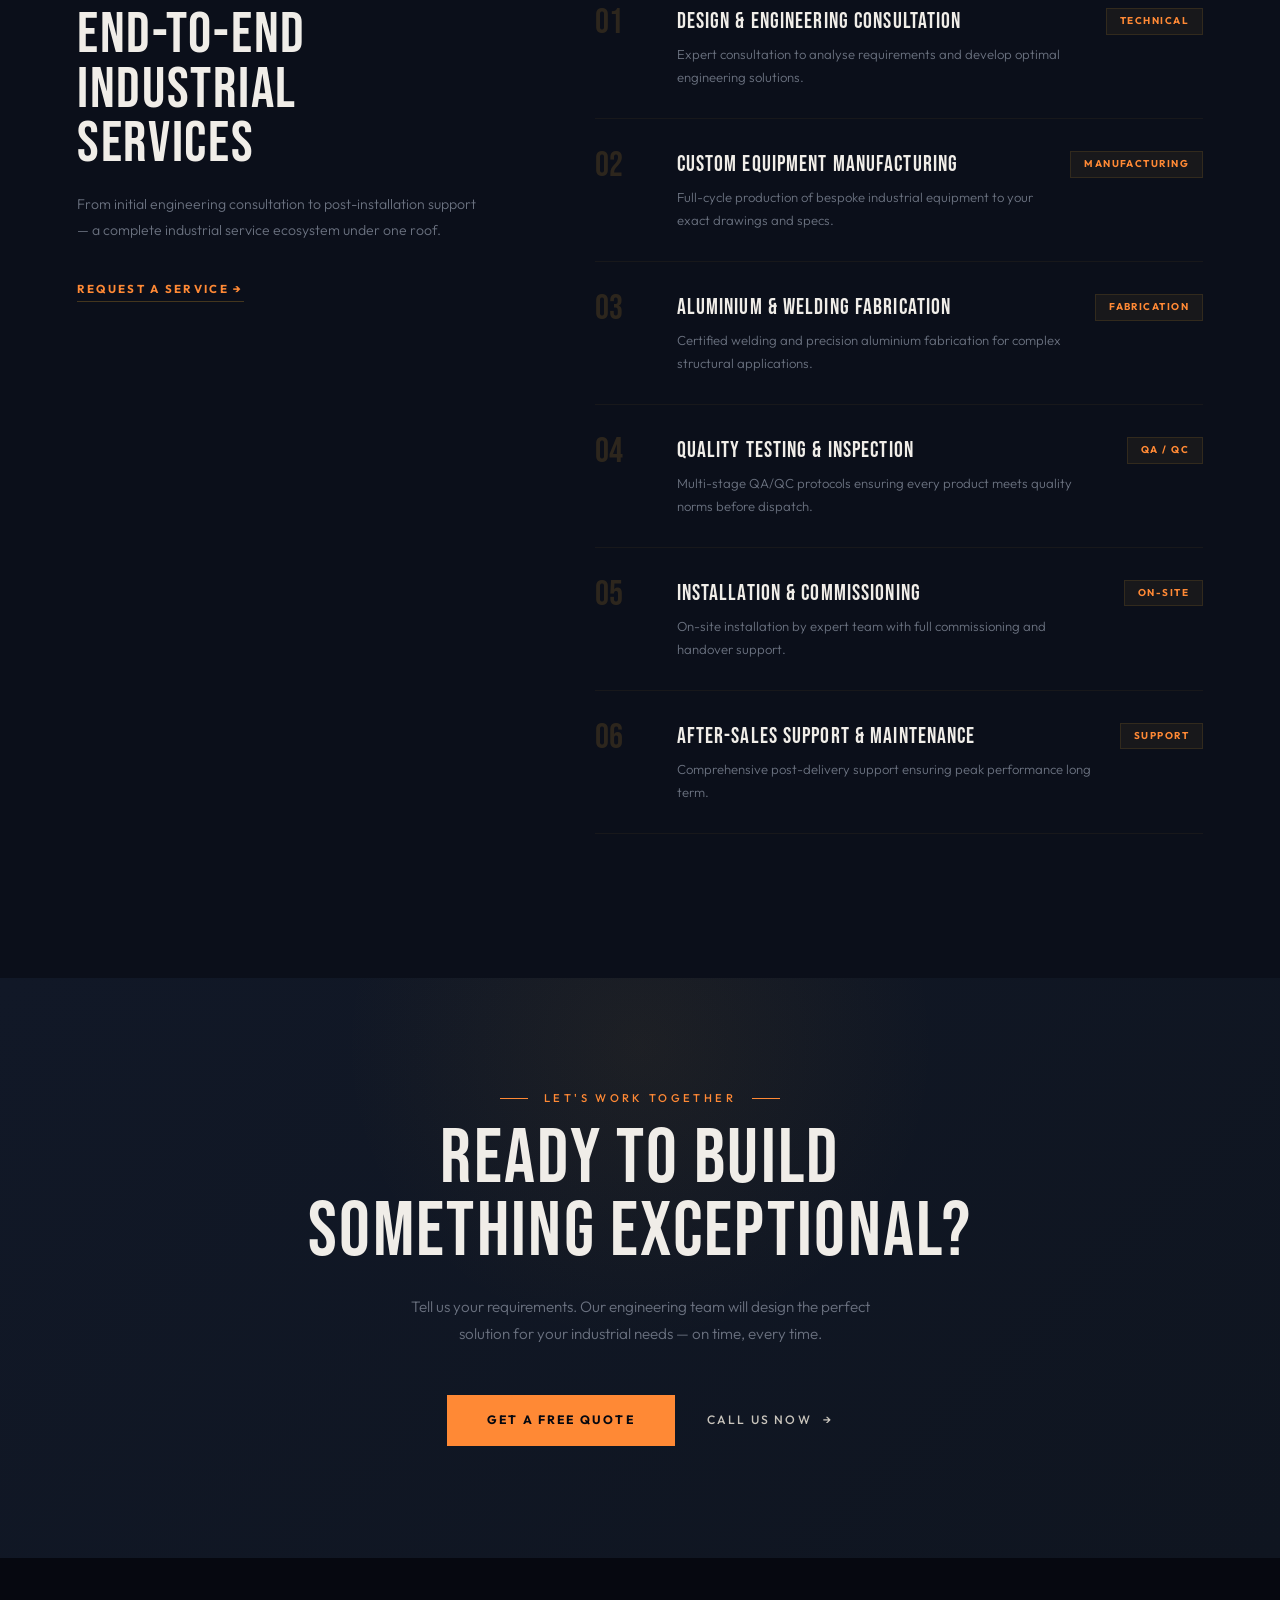
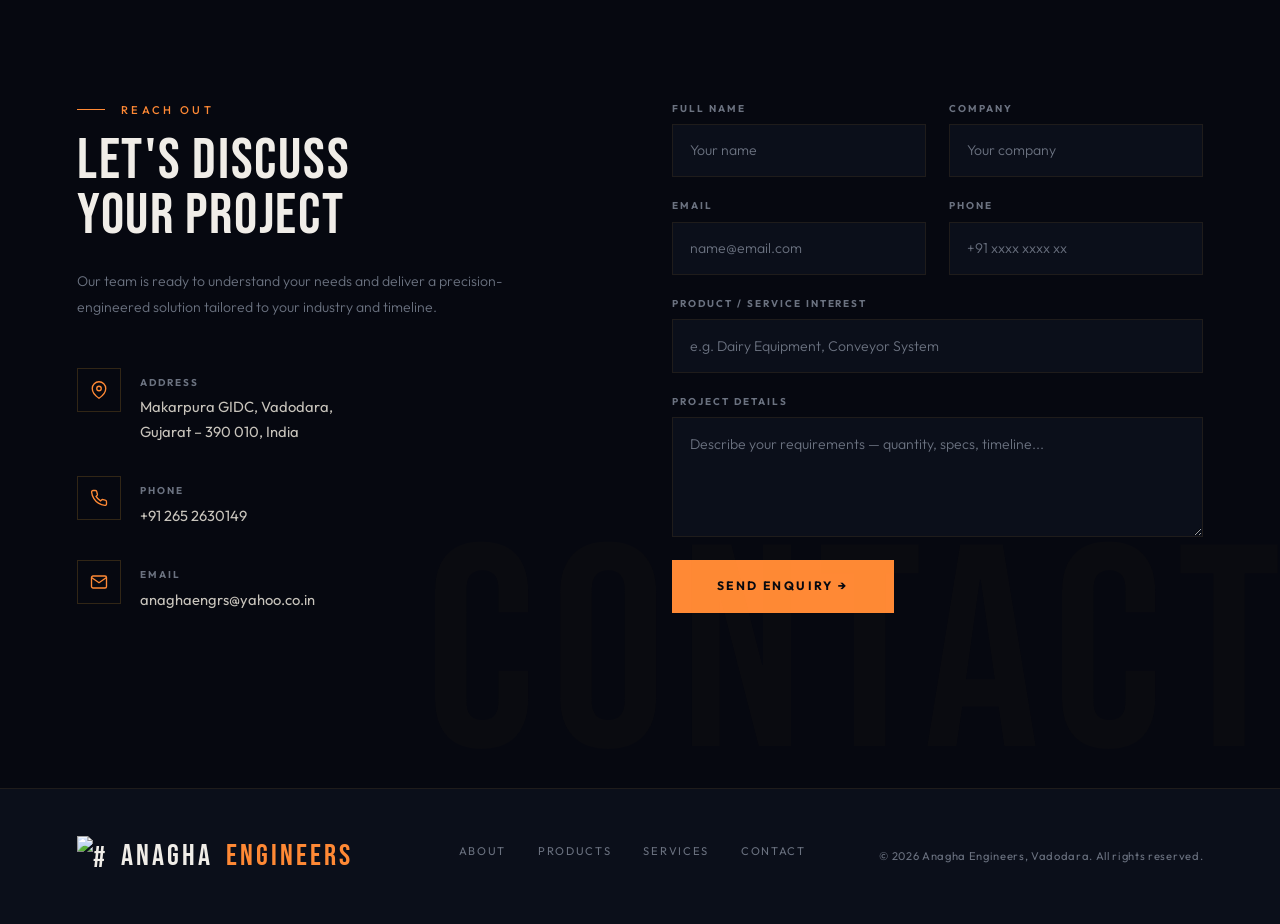
==== commit 8ba4fdee: "Version 2 New Page Added | Enquiry Update | logo update" ====
--- a/index.html
+++ b/index.html
@@ -5,16 +5,17 @@
   <meta charset="UTF-8" />
   <meta name="viewport" content="width=device-width, initial-scale=1.0" />
   <title>Anagha Engineers – Industrial Excellence Since 2002</title>
-  <meta name="description" content="Anagha Engineers provides professional construction and engineering services.">
+  <link rel="icon" type="image/png" href="images/logoremovebg.png" />
   <link rel="preconnect" href="https://fonts.googleapis.com" />
   <link rel="preconnect" href="https://fonts.gstatic.com" crossorigin />
   <link href="https://fonts.googleapis.com/css2?family=Bebas+Neue&family=Outfit:wght@300;400;500;600;700&display=swap"
     rel="stylesheet" />
+  <link href="https://cdn.jsdelivr.net/npm/bootstrap@5.3.8/dist/css/bootstrap.min.css" rel="stylesheet"
+    integrity="sha384-sRIl4kxILFvY47J16cr9ZwB07vP4J8+LH7qKQnuqkuIAvNWLzeN8tE5YBujZqJLB" crossorigin="anonymous">
   <link rel="stylesheet" href="style.css" />
 </head>
 
 <body>
-
   <!-- NOISE OVERLAY -->
   <div id="noise"></div>
 
@@ -29,18 +30,24 @@
 
   <!-- ─── NAVIGATION ─── -->
   <nav id="nav">
-    <a href="#hero" class="nlogo">
+    <a href="index.html" class="nlogo">
+      <img src="/images/logoremovebg.png" alt="#" style="height:42px; width:auto; object-fit:contain;" />
       Anagha<span>Engineers</span>
-      <div class="ndot"></div>
     </a>
-    <ul class="nlinks">
-      <li><a href="#about">About</a></li>
-      <li><a href="#products">Products</a></li>
-      <li><a href="#services">Services</a></li>
-      <li><a href="#why">Excellence</a></li>
-      <li><a href="#contact">Contact</a></li>
+    <div class="menu-toggle" id="menuToggle">
+      <span></span>
+      <span></span>
+      <span></span>
+    </div>
+
+    <ul class="nlinks" id="navLinks">
+      <li><a href="index.html#about">About</a></li>
+      <li><a href="products.html">Products</a></li>
+      <li><a href="index.html#services">Services</a></li>
+      <li><a href="index.html#why">Excellence</a></li>
+      <li><a href="index.html#contact">Contact</a></li>
     </ul>
-    <a href="#contact" class="nbtn"><span>Get a Quote</span></a>
+    <a href="#contact" class="nbtn hide-on-mobile" ,><span>Get a Quote</span></a>
   </nav>
 
   <!-- ─── HERO ─── -->
@@ -51,7 +58,6 @@
 
     <div class="empty"></div>
     <div class="hcontent">
-
       <div class="heyebrow">
         <div class="heline"></div>
         <span class="hetext">Est. 2002 · Vadodara, Gujarat · ISO Quality Certified</span>
@@ -66,7 +72,7 @@
         that define industrial excellence across India.
       </p>
       <div class="hbtns">
-        <a href="#products" class="bgold"><span>Explore Products</span></a>
+        <a href="/products.html" class="bgold"><span>Explore Products</span></a>
         <a href="#about" class="bghost">Our Story</a>
       </div>
     </div>
@@ -126,7 +132,7 @@
       <div class="aimgw">
         <div class="acorner"></div>
         <div class="aimg">
-          <img src="./images/about.png" alt="Anagha Engineers Factory"
+          <img src="images/about.png" alt="Anagha Engineers Factory"
             style="width:100%; height:100%; object-fit:cover; object-position:center;" />
         </div>
       </div>
@@ -199,7 +205,10 @@
         <div class="pname">Dairy Equipment</div>
         <div class="pdesc">Hygienic, food-grade processing vessels, tanks, and handling systems engineered for the dairy
           industry's strictest standards.</div>
-        <div class="plink">View Details <span>→</span></div>
+        <div class="plink">
+          <div onclick="window.location.href='products.html'" style="cursor:pointer;">View Details <span>→</span>
+          </div>
+        </div>
       </div>
       <!-- Card 2 -->
       <div class="pcard rv d1">
@@ -213,7 +222,10 @@
         <div class="pname">Chemical Equipment</div>
         <div class="pdesc">Corrosion-resistant vessels, reactors, and pressure equipment designed for aggressive
           industrial chemical environments.</div>
-        <div class="plink">View Details <span>→</span></div>
+        <div class="plink">
+          <div onclick="window.location.href='products.html'" style="cursor:pointer;">View Details <span>→</span>
+          </div>
+        </div>
       </div>
       <!-- Card 3 -->
       <div class="pcard rv d2">
@@ -226,7 +238,10 @@
         <div class="pname">Conveyor Systems</div>
         <div class="pdesc">Custom material handling conveyor solutions for manufacturing, packaging, and warehouse
           automation.</div>
-        <div class="plink">View Details <span>→</span></div>
+        <div class="plink">
+          <div onclick="window.location.href='products.html'" style="cursor:pointer;">View Details <span>→</span>
+          </div>
+        </div>
       </div>
       <!-- Card 4 -->
       <div class="pcard rv d3">
@@ -240,7 +255,10 @@
         <div class="pname">Aluminium Fabrication</div>
         <div class="pdesc">Precision aluminium structures fabricated to exact specifications for industrial and
           architectural applications.</div>
-        <div class="plink">View Details <span>→</span></div>
+        <div class="plink">
+          <div onclick="window.location.href='products.html'" style="cursor:pointer;">View Details <span>→</span>
+          </div>
+        </div>
       </div>
       <!-- Card 5 -->
       <div class="pcard rv d4">
@@ -253,7 +271,10 @@
         <div class="pname">Welding Fabrication</div>
         <div class="pdesc">Heavy and sheet metal welding by certified professionals using advanced technology for
           complex assemblies.</div>
-        <div class="plink">View Details <span>→</span></div>
+        <div class="plink">
+          <div onclick="window.location.href='products.html'" style="cursor:pointer;">View Details <span>→</span>
+          </div>
+        </div>
       </div>
       <!-- Card 6 -->
       <div class="pcard rv d5">
@@ -267,7 +288,10 @@
         <div class="pname">Custom Manufacturing</div>
         <div class="pdesc">Bespoke industrial components built from your technical drawings with full customisation and
           flexible delivery.</div>
-        <div class="plink">View Details <span>→</span></div>
+        <div class="plink">
+          <div onclick="window.location.href='products.html'" style="cursor:pointer;">View Details <span>→</span>
+          </div>
+        </div>
       </div>
     </div>
   </section>
@@ -481,22 +505,22 @@
 
     <!-- Form -->
     <div class="rv d2">
-      <form class="cform" onsubmit="handleForm(event)">
+      <form class="cform " id="enquiryForm" onsubmit="handleForm(event)">
         <div class="frow">
-          <div class="fw"><label class="fl">Full Name</label><input type="text" class="fi" placeholder="Your name"
+          <div class="fw"><label class="fl">Full Name</label><input type="text" name="name" class="fi" placeholder="Your name"
               required /></div>
-          <div class="fw"><label class="fl">Company</label><input type="text" class="fi" placeholder="Your company" />
+          <div class="fw"><label class="fl">Company</label><input name="company" type="text" class="fi" placeholder="Your company" />
           </div>
         </div>
         <div class="frow">
-          <div class="fw"><label class="fl">Email</label><input type="email" class="fi" placeholder="name@email.com"
+          <div class="fw"><label class="fl">Email</label><input type="email" class="fi" name="email"  placeholder="name@email.com"
               required /></div>
-          <div class="fw"><label class="fl">Phone</label><input type="tel" class="fi" placeholder="+91 xxxx xxxx xx" />
-          </div>
-        </div>
-        <div class="fw"><label class="fl">Product / Service Interest</label><input type="text" class="fi"
+          <div class="fw"><label class="fl">Phone</label><input type="tel" class="fi" name="phone" placeholder="+91 xxxx xxxx xx" />
+          </div>
+        </div>
+        <div class="fw"><label class="fl">Product / Service Interest</label><input type="text" class="fi" name="interest"
             placeholder="e.g. Dairy Equipment, Conveyor System" /></div>
-        <div class="fw"><label class="fl">Project Details</label><textarea class="ft"
+        <div class="fw"><label class="fl">Project Details</label><textarea class="ft" name="message"
             placeholder="Describe your requirements — quantity, specs, timeline..."></textarea></div>
         <button type="submit" class="fsub"><span>Send Enquiry →</span></button>
       </form>
@@ -505,17 +529,45 @@
 
   <!-- ─── FOOTER ─── -->
   <footer>
-    <div class="flogo">Anagha<span>Engineers</span></div>
+
+    <div class="flogo"> <a href="index.html" class="nlogo">
+        <img src="/images/logoremovebg.png" alt="#" style="height:42px; width:auto; object-fit:contain;" />
+        Anagha<span>Engineers</span>
+      </a></span></div>
     <ul class="flinks">
       <li><a href="#about">About</a></li>
       <li><a href="#products">Products</a></li>
       <li><a href="#services">Services</a></li>
       <li><a href="#contact">Contact</a></li>
     </ul>
-    <div class="fcopy">© 2024 Anagha Engineers, Vadodara. All rights reserved.</div>
+    <div class="fcopy">© 2026 Anagha Engineers, Vadodara. All rights reserved.</div>
   </footer>
-
+<script src="https://cdn.jsdelivr.net/npm/emailjs-com@3/dist/email.min.js"></script>
+<script>
+document.getElementById("enquiryForm").addEventListener("submit", function(e) {
+  e.preventDefault();
+
+  const btn = document.querySelector(".fsub span");
+  btn.textContent = "Sending...";
+
+  emailjs.sendForm("service_897es8x", "template_j0dngn1", this)
+    .then(() => {
+      btn.textContent = "Sent ✓";
+      alert("Enquiry sent successfully!");
+      this.reset();
+    })
+    .catch(() => {
+      btn.textContent = "Send Failed";
+      alert("Something went wrong!");
+    });
+});
+</script>
+<script>
+(function(){
+  emailjs.init("AJYI0hnxTdkZmgtEb");
+})();
+</script>
   <script src="main.js"></script>
 </body>
 
-</html>
+</html>
--- a/style.css
+++ b/style.css
@@ -8,8 +8,8 @@
   --black:    #060810;
   --dark:     #0b0f1a;
   --dark2:    #111827;
-  --gold:     #c8922a;
-  --gold2:    #e8b04a;
+  --gold:     #ff8935;
+  --gold2:    #E6762D;
   --gold-dim: rgba(200, 146, 42, 0.12);
   --white:    #f0ede8;
   --white2:   #c8c4bc;
@@ -130,7 +130,7 @@
   text-decoration: none;
   display: flex;
   align-items: center;
-  gap: 0.5rem;
+  gap: 0.8rem;        /* ← space between logo and text */
 }
 
 .nlogo span { color: var(--gold); }
@@ -176,6 +176,8 @@
 
 .nlinks a:hover { color: var(--gold); }
 .nlinks a:hover::after { width: 100%; }
+
+
 
 .nbtn {
   font-size: 0.72rem;
@@ -1269,3 +1271,15 @@
   .hstats { gap: 1.8rem; flex-wrap: wrap; }
   .htitle { font-size: 4rem; }
 }
+
+.hide-on-mobile {
+  display: block;
+}
+
+/* Tablet + Mobile */
+@media (max-width: 960px) {
+  .hide-on-mobile {
+    display: none;
+  }
+}
+
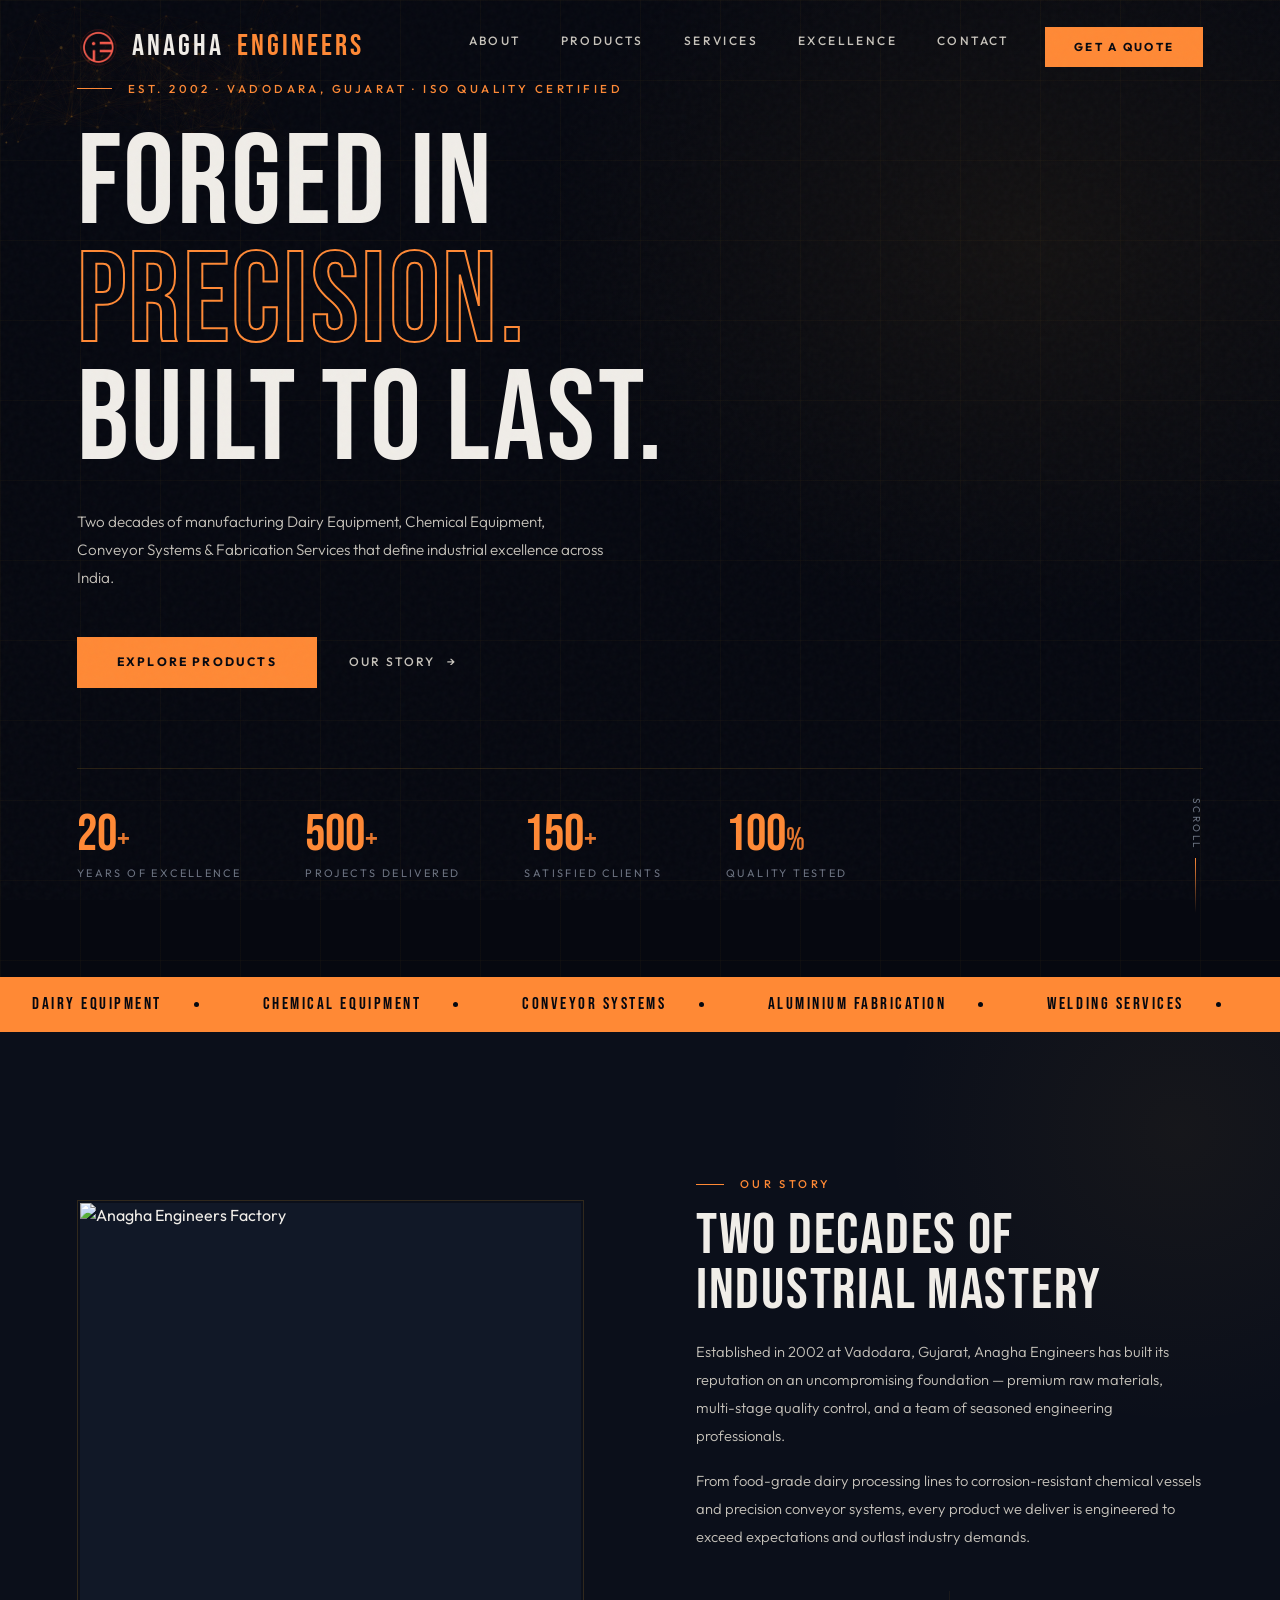
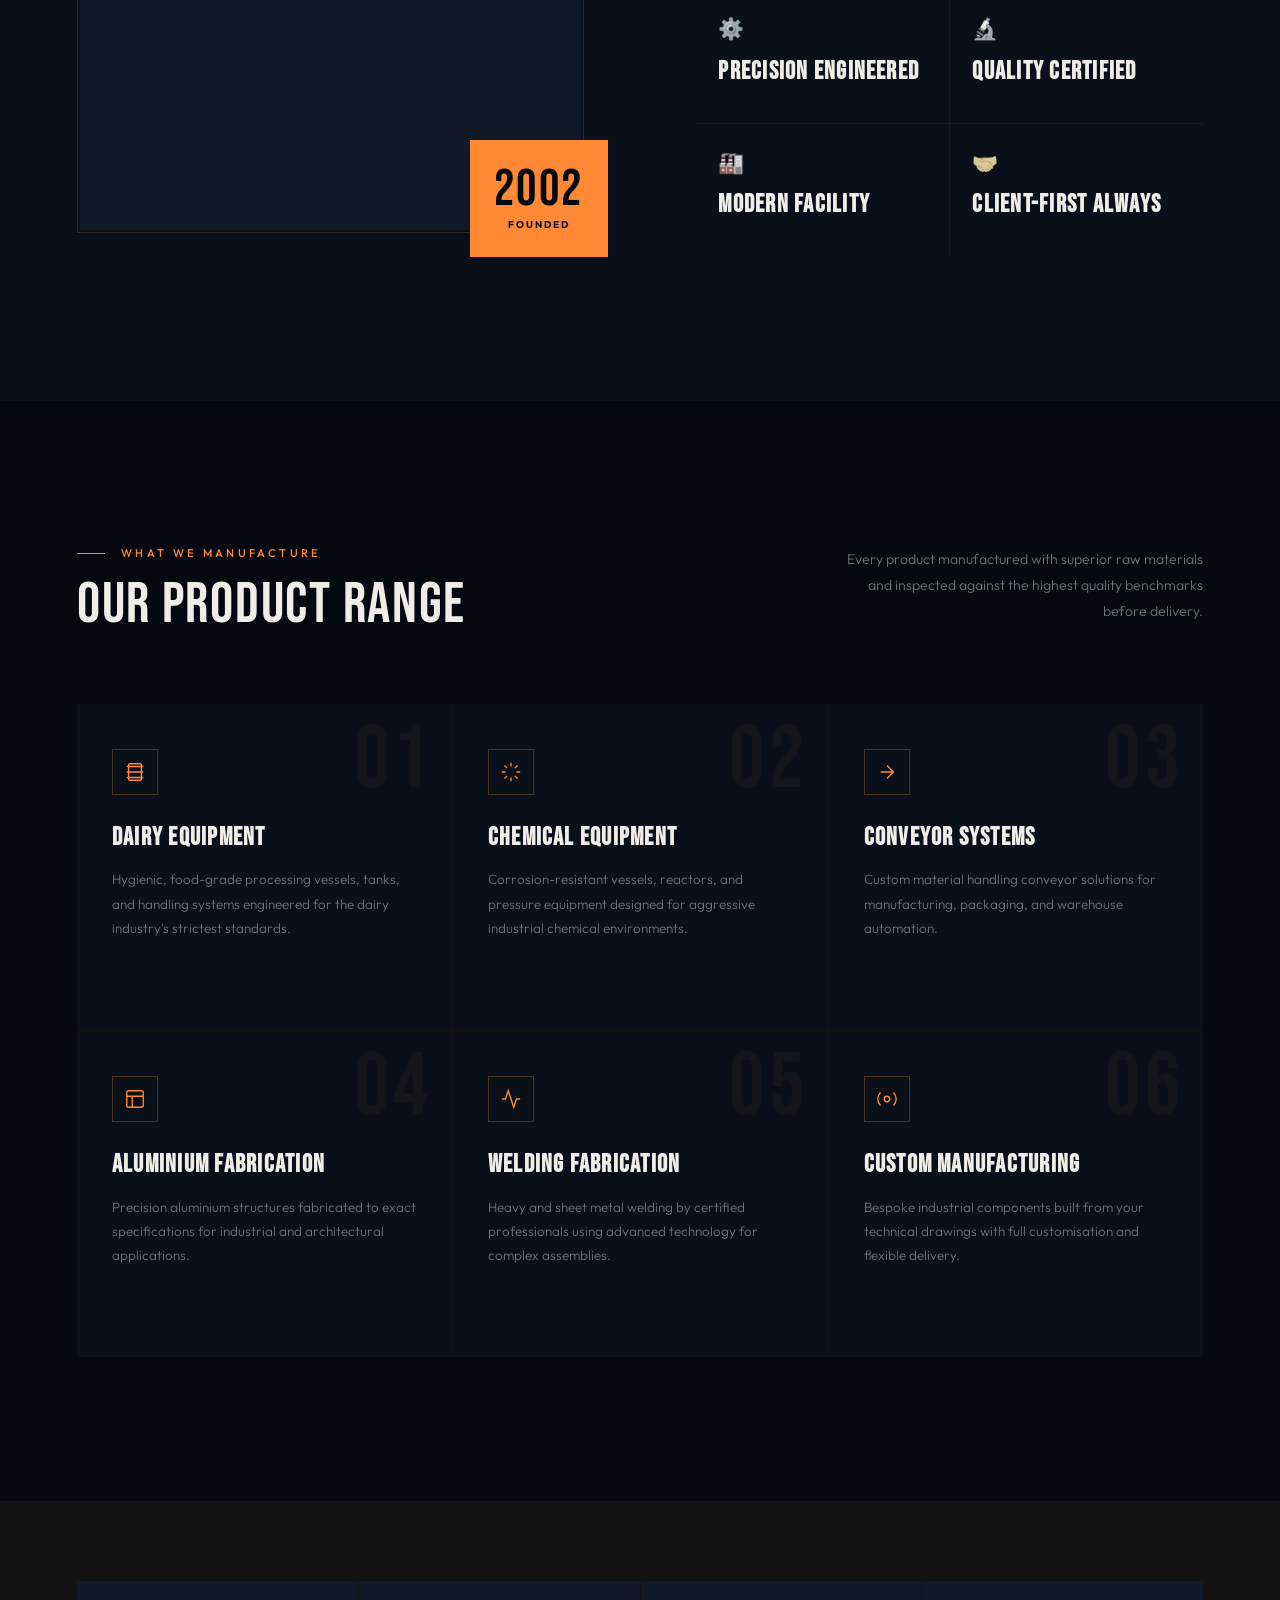
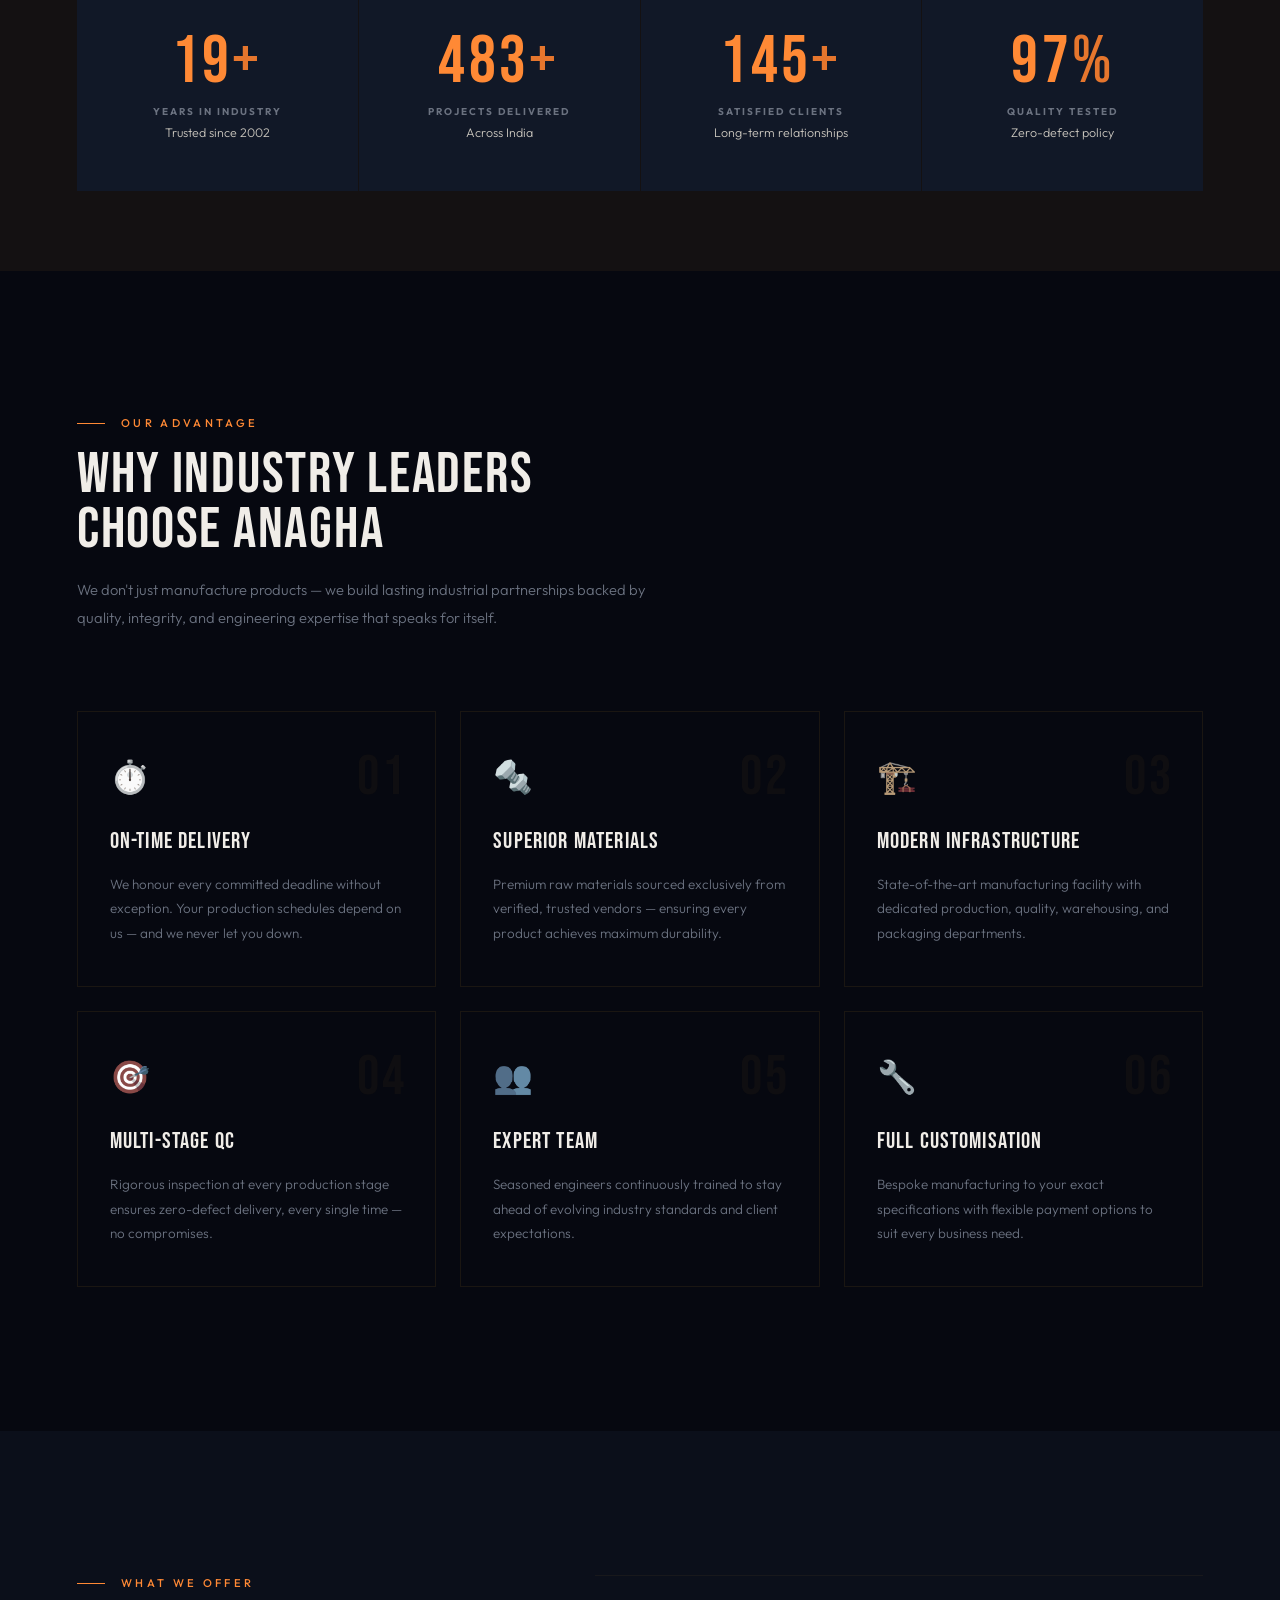
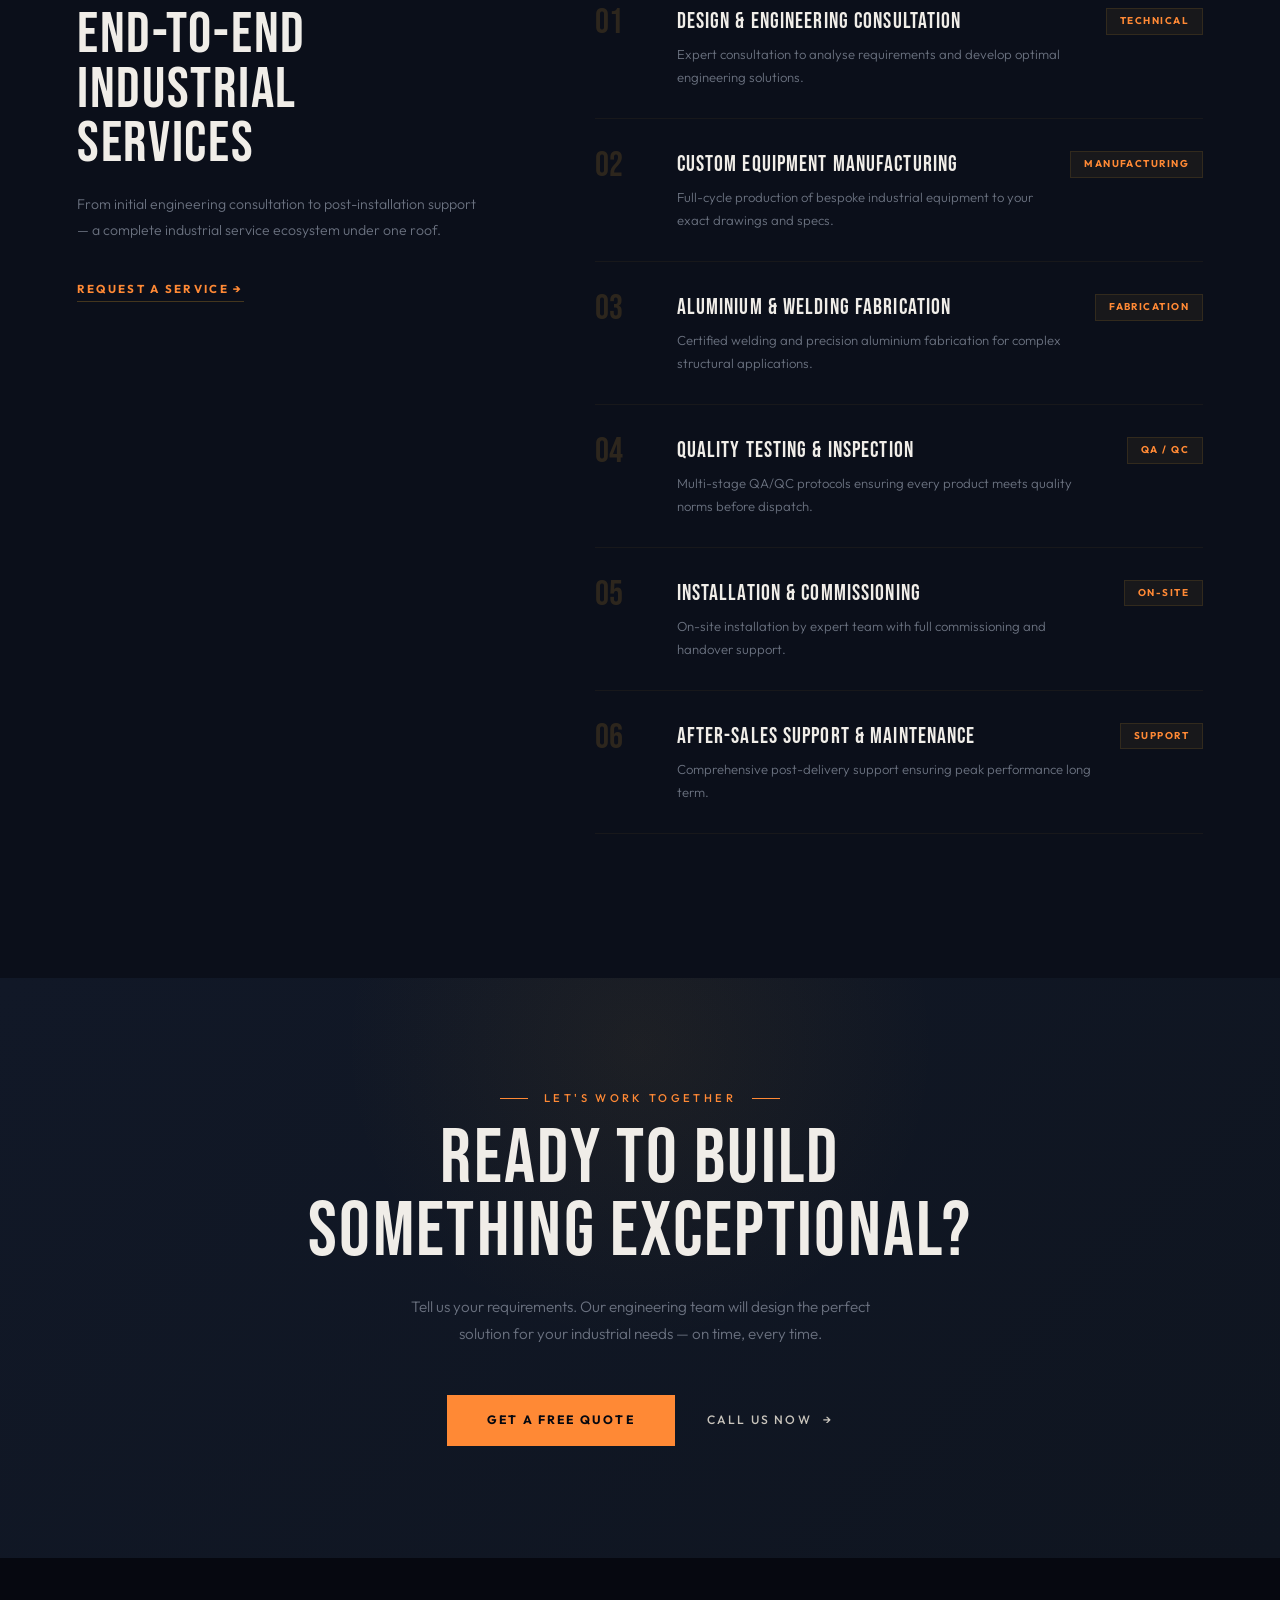
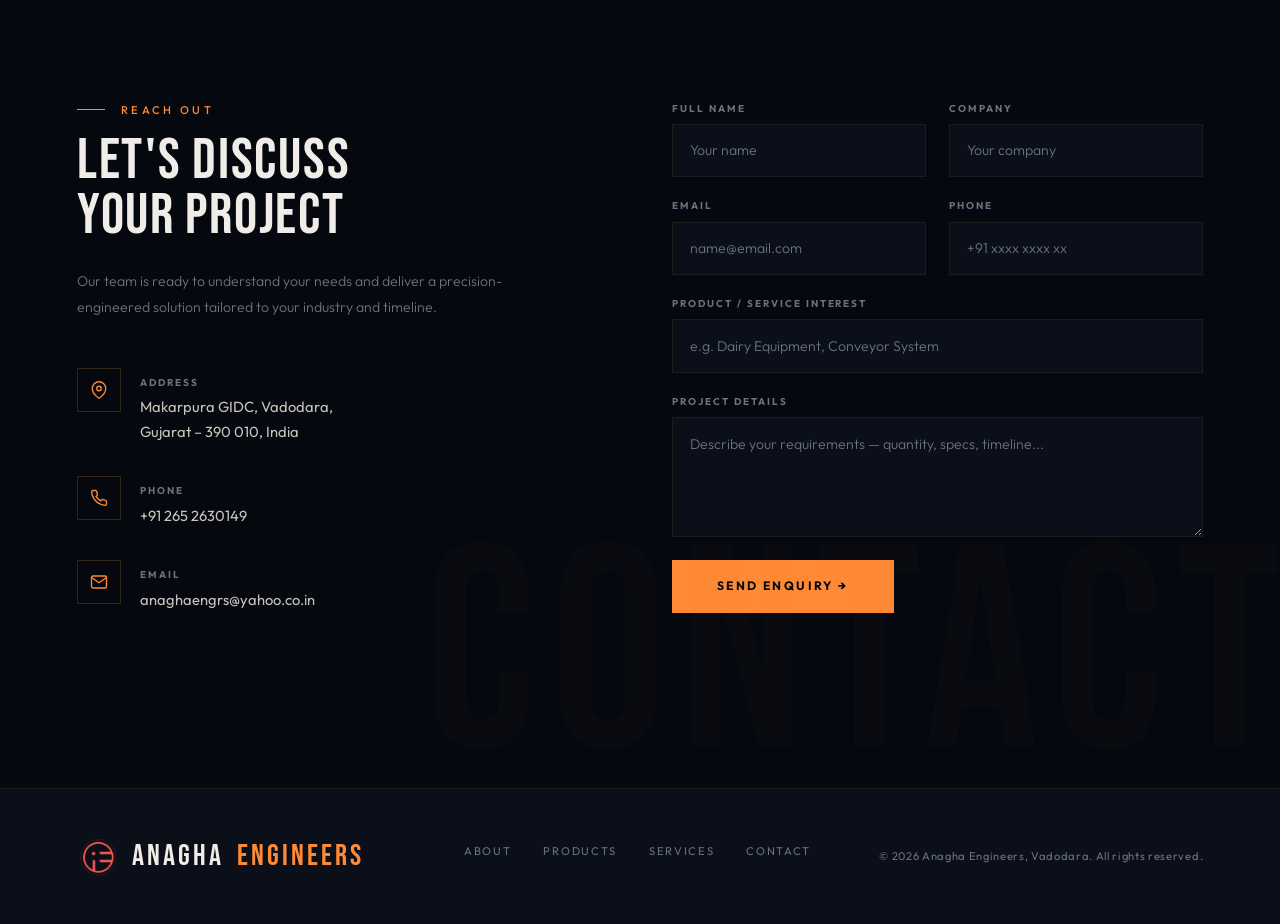
==== commit 27df0720: "Update favicon link path in index.html" ====
--- a/index.html
+++ b/index.html
@@ -5,7 +5,7 @@
   <meta charset="UTF-8" />
   <meta name="viewport" content="width=device-width, initial-scale=1.0" />
   <title>Anagha Engineers – Industrial Excellence Since 2002</title>
-  <link rel="icon" type="image/png" href="images/logoremovebg.png" />
+  <link rel="icon" type="image/png" href="./images/logoremovebg.png" />
   <link rel="preconnect" href="https://fonts.googleapis.com" />
   <link rel="preconnect" href="https://fonts.gstatic.com" crossorigin />
   <link href="https://fonts.googleapis.com/css2?family=Bebas+Neue&family=Outfit:wght@300;400;500;600;700&display=swap"
@@ -570,4 +570,4 @@
   <script src="main.js"></script>
 </body>
 
-</html>+</html>
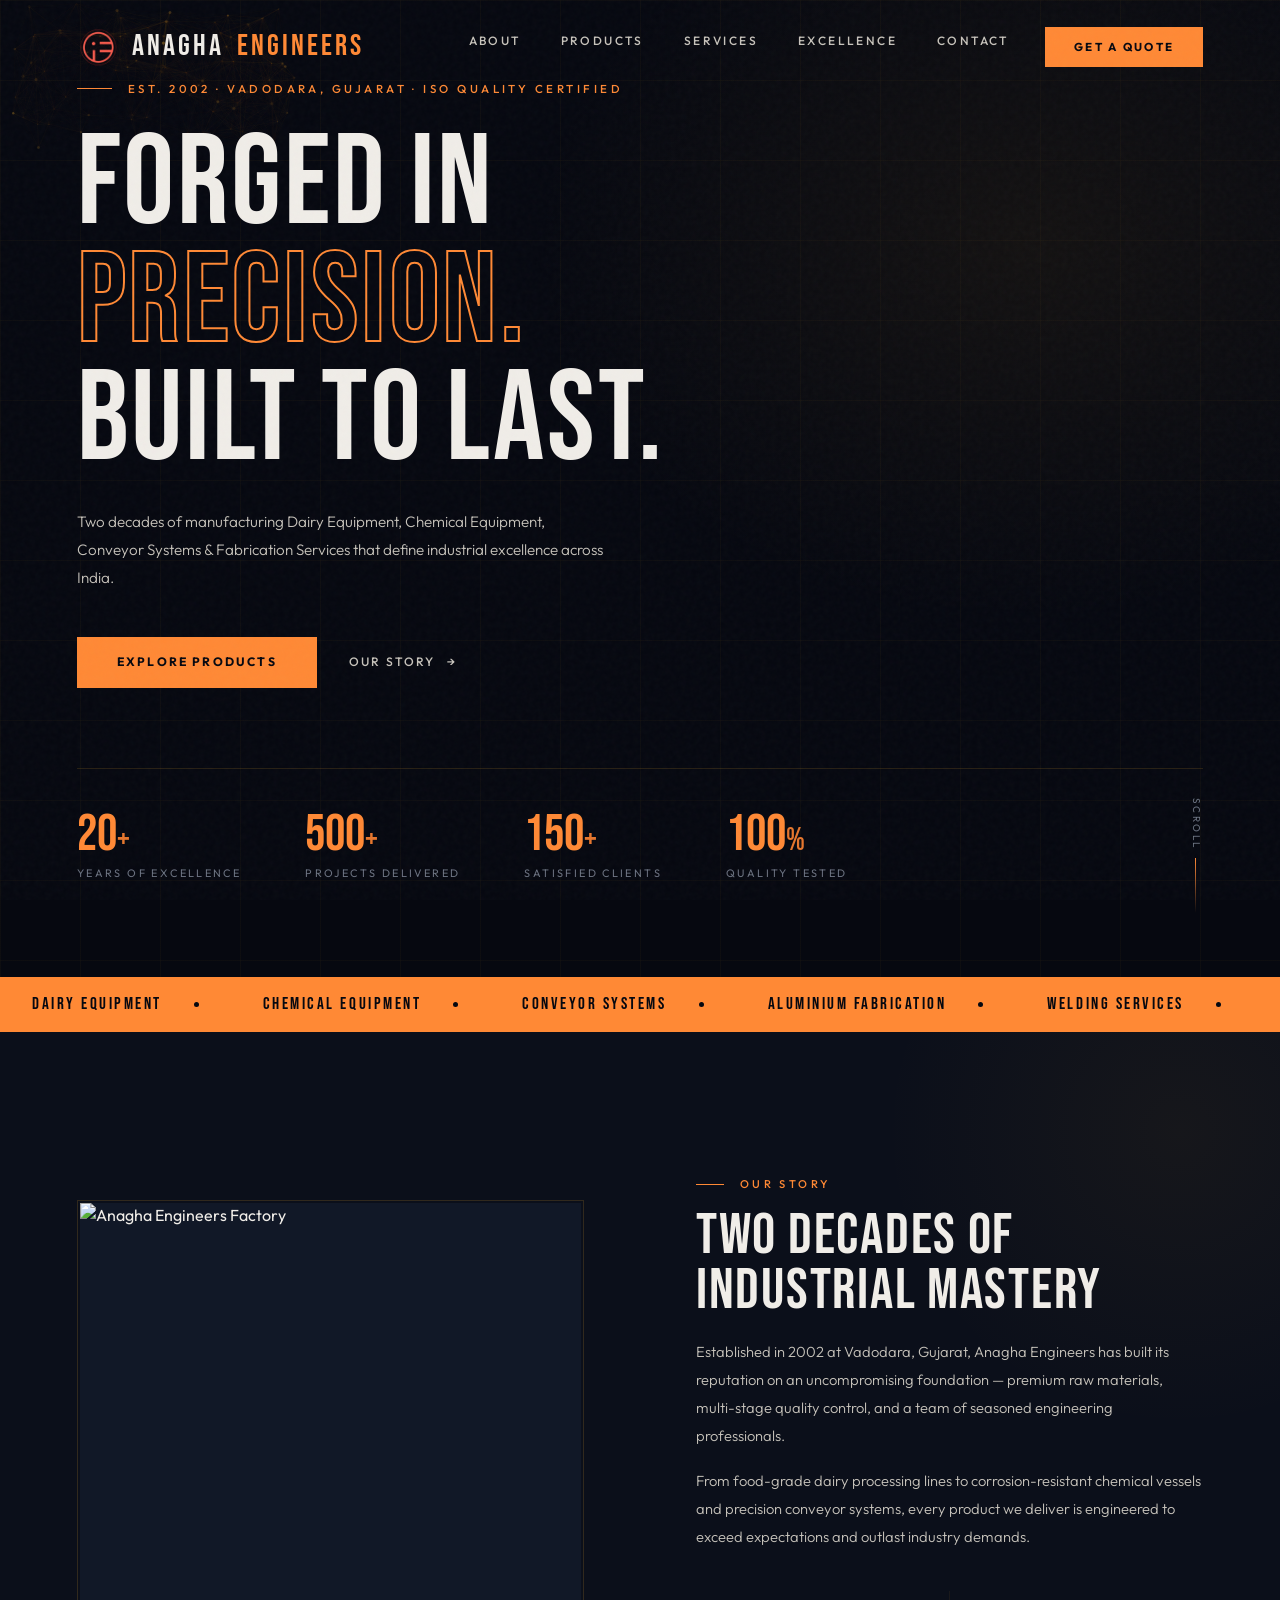
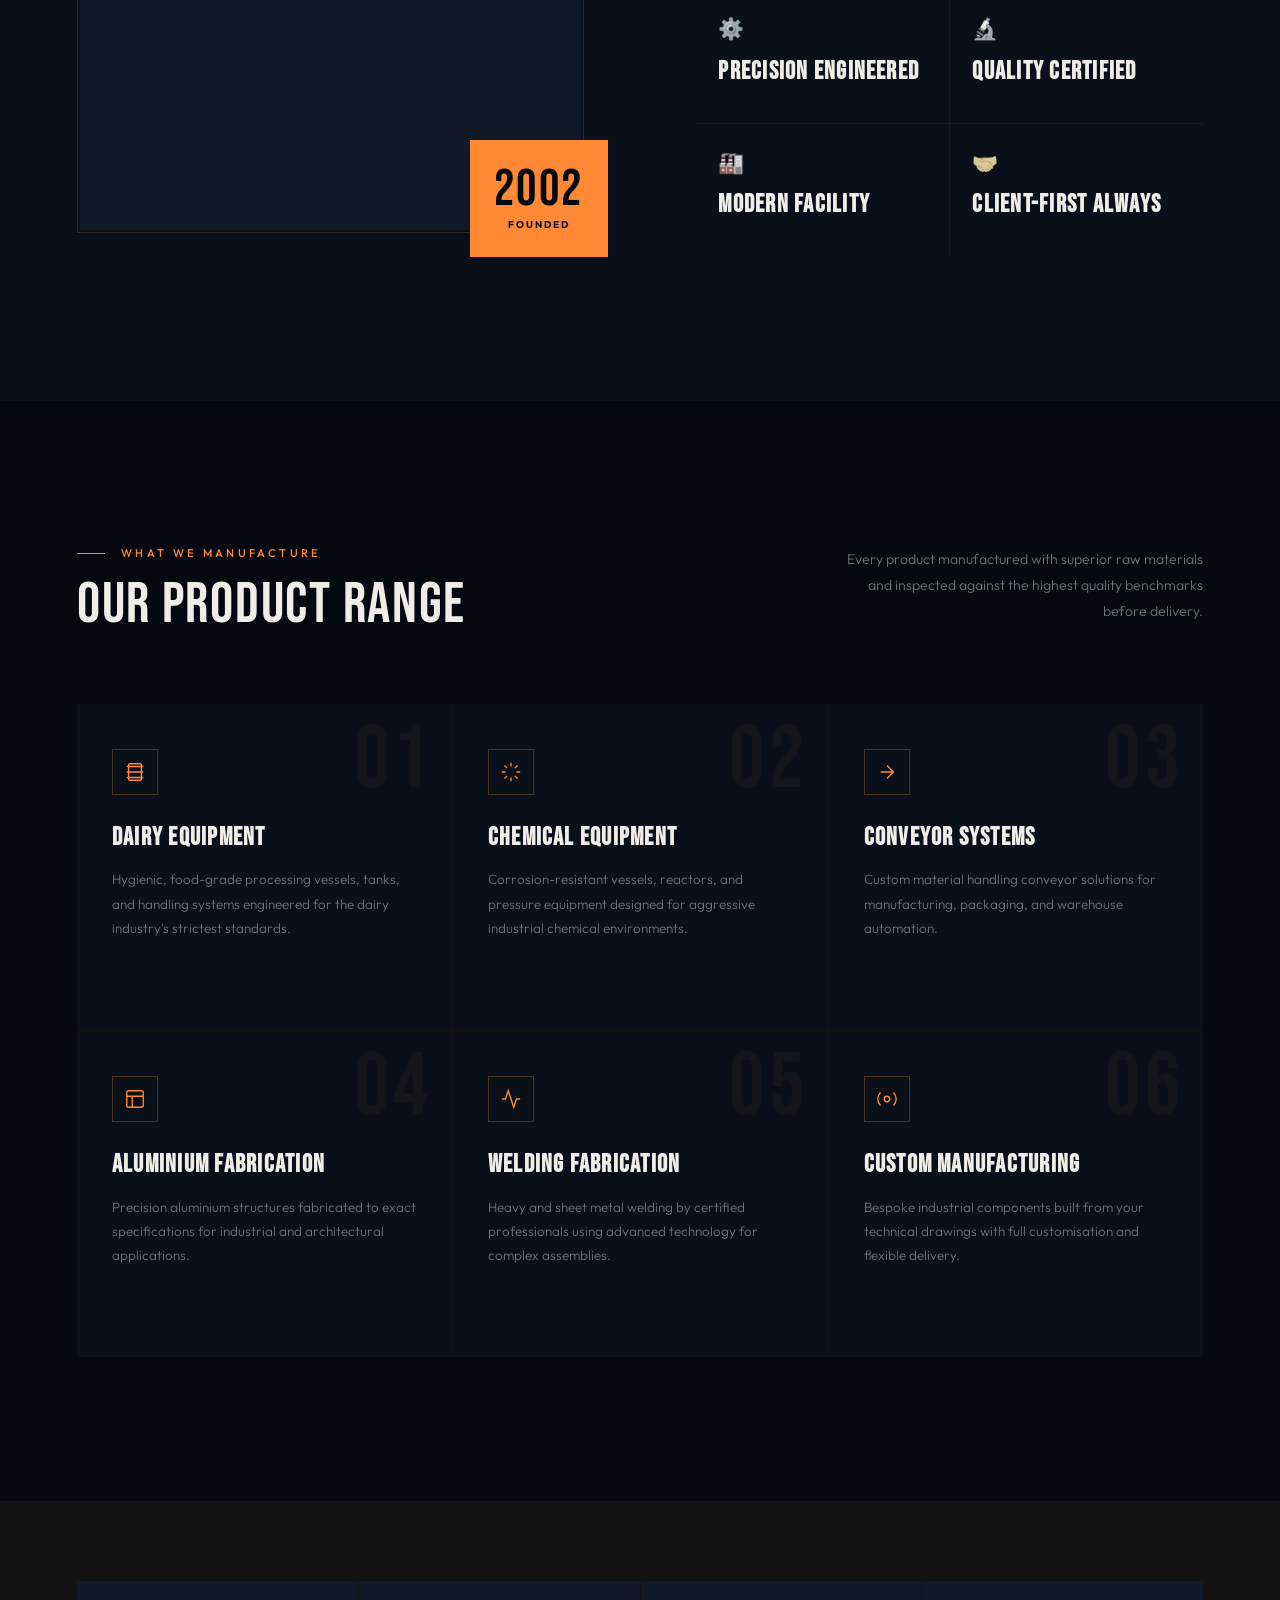
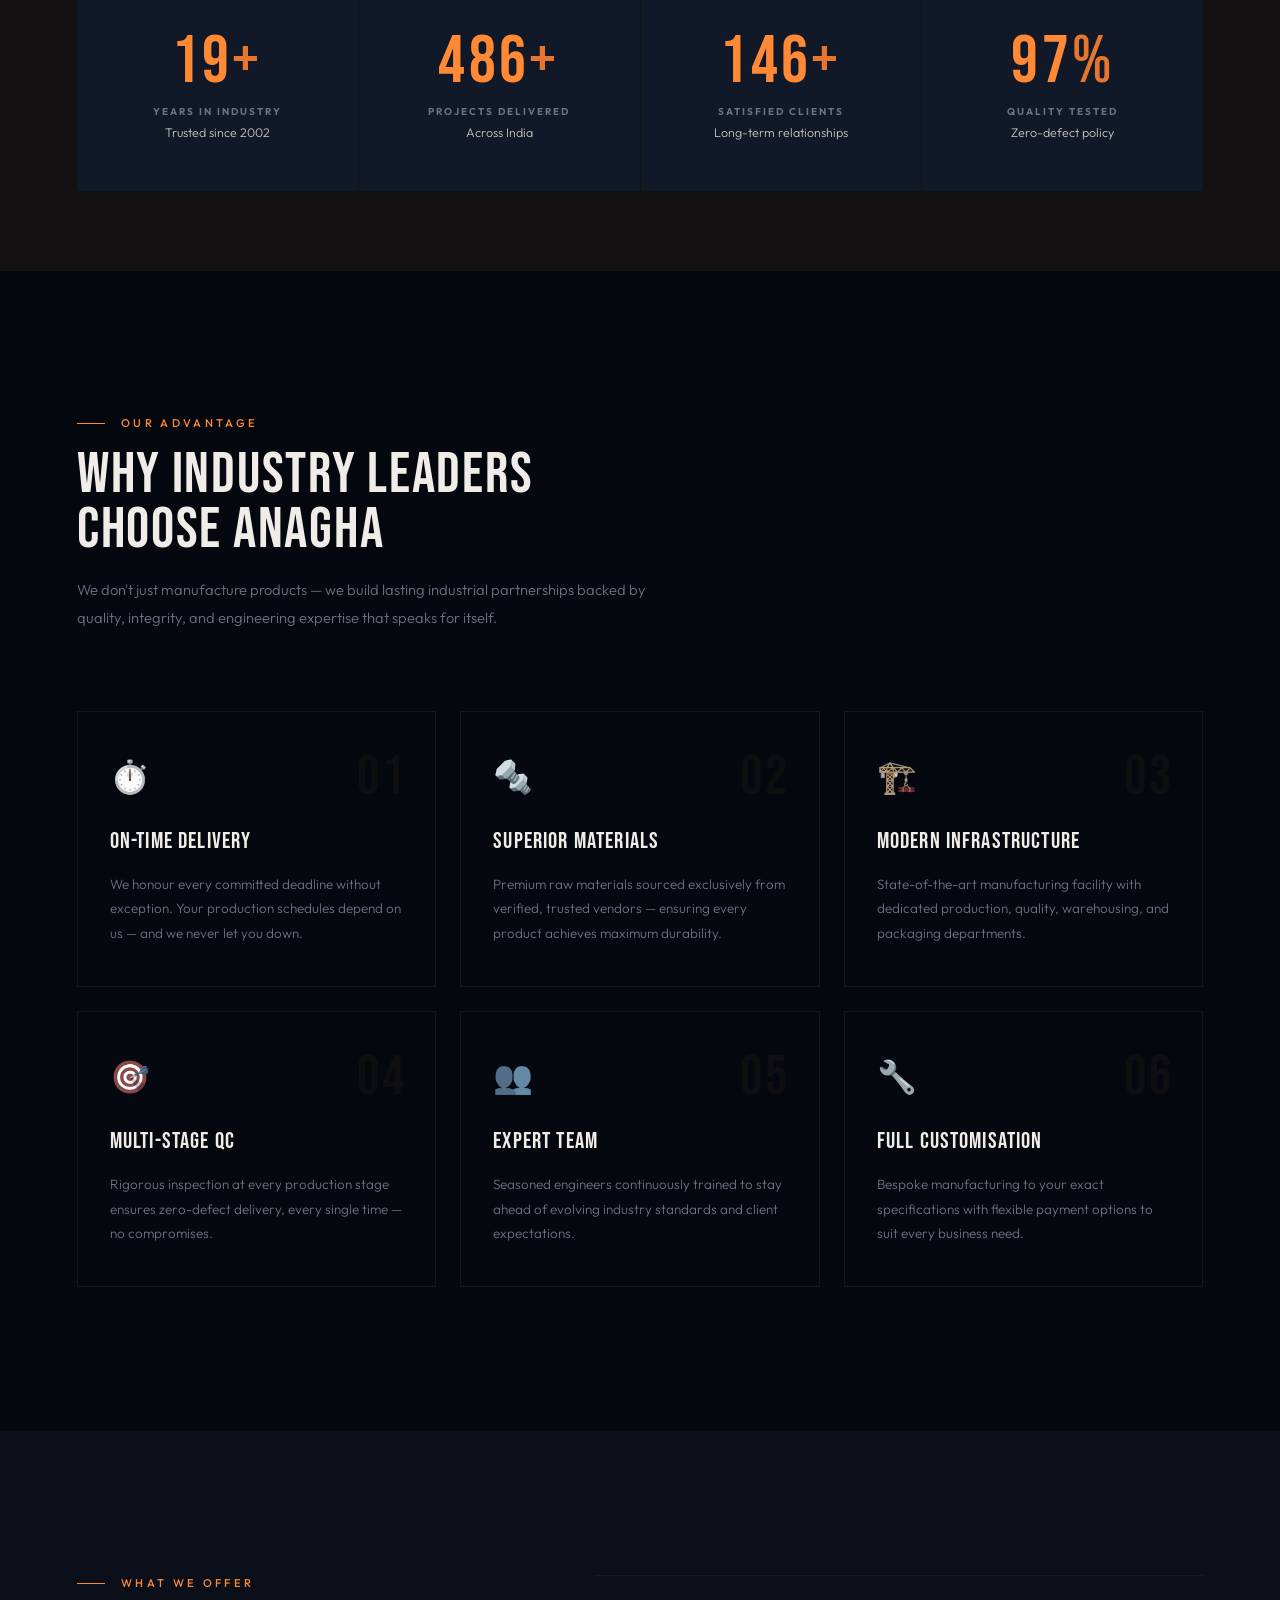
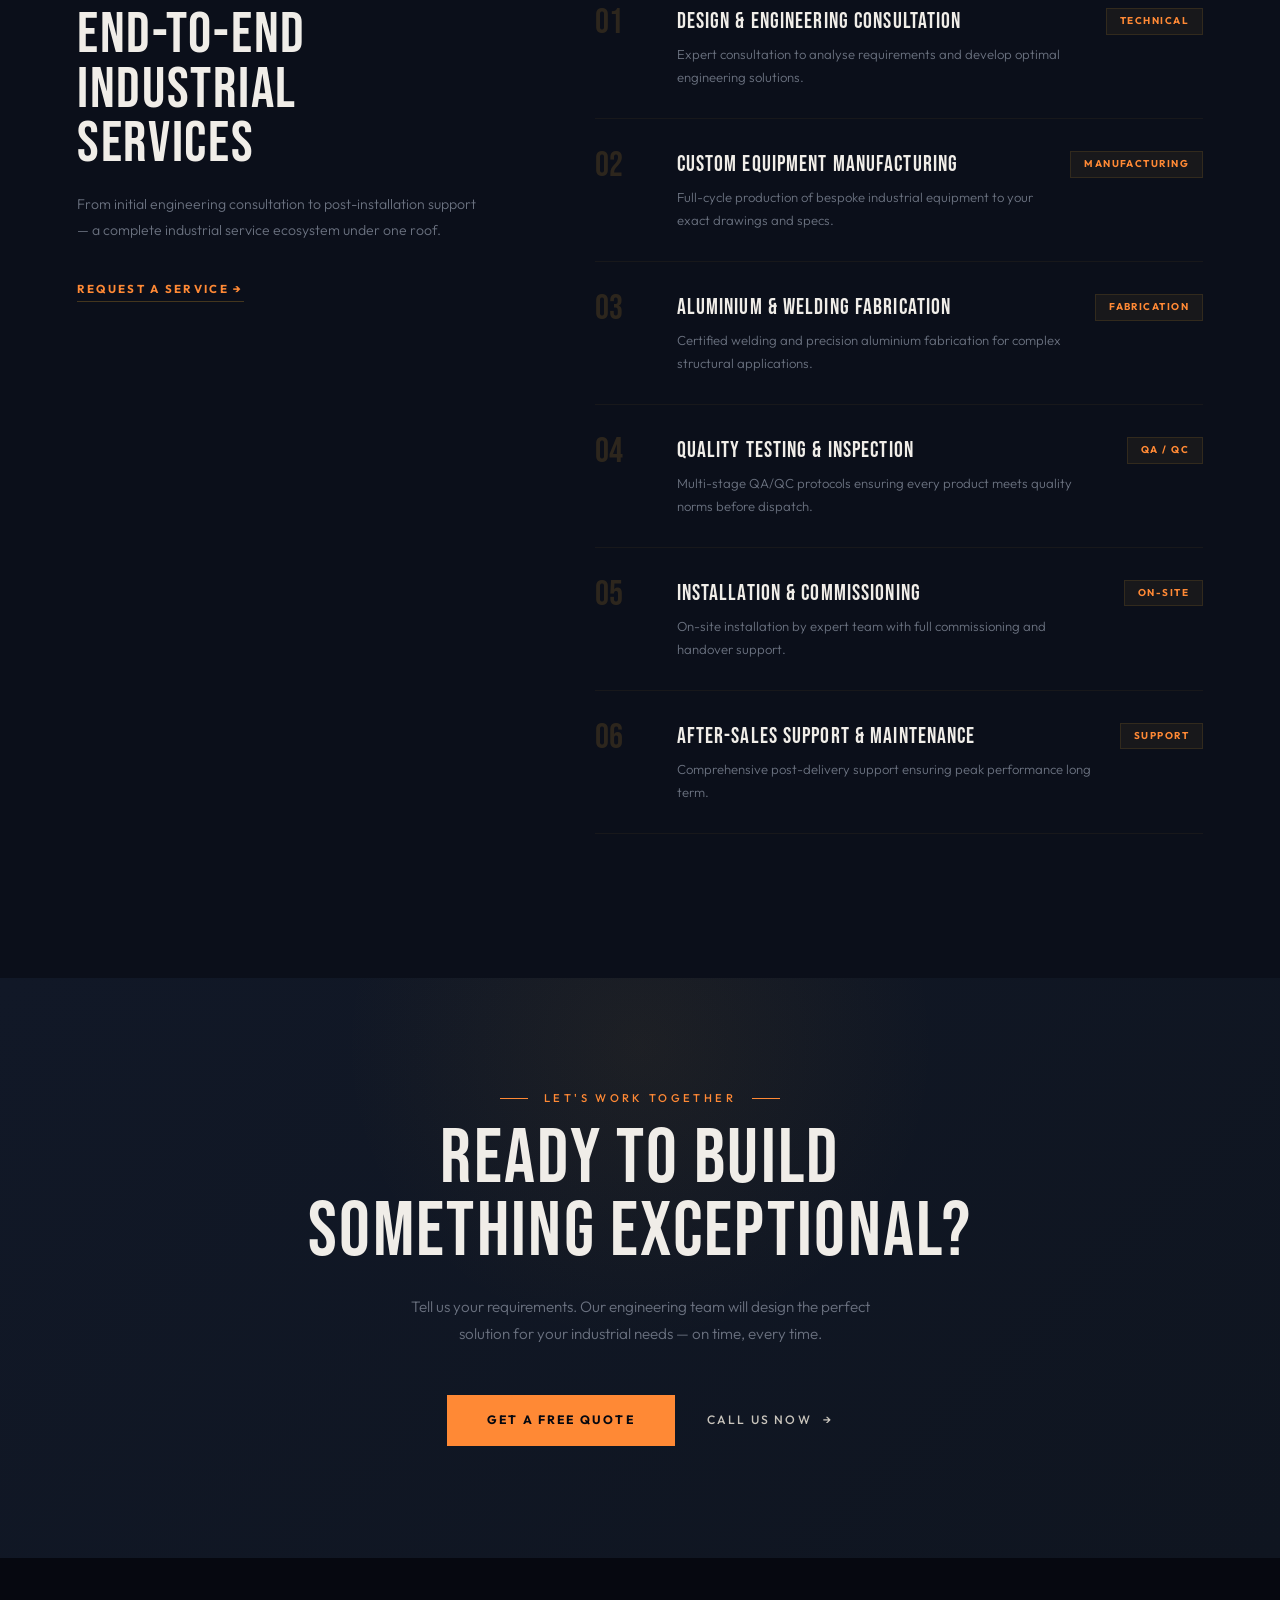
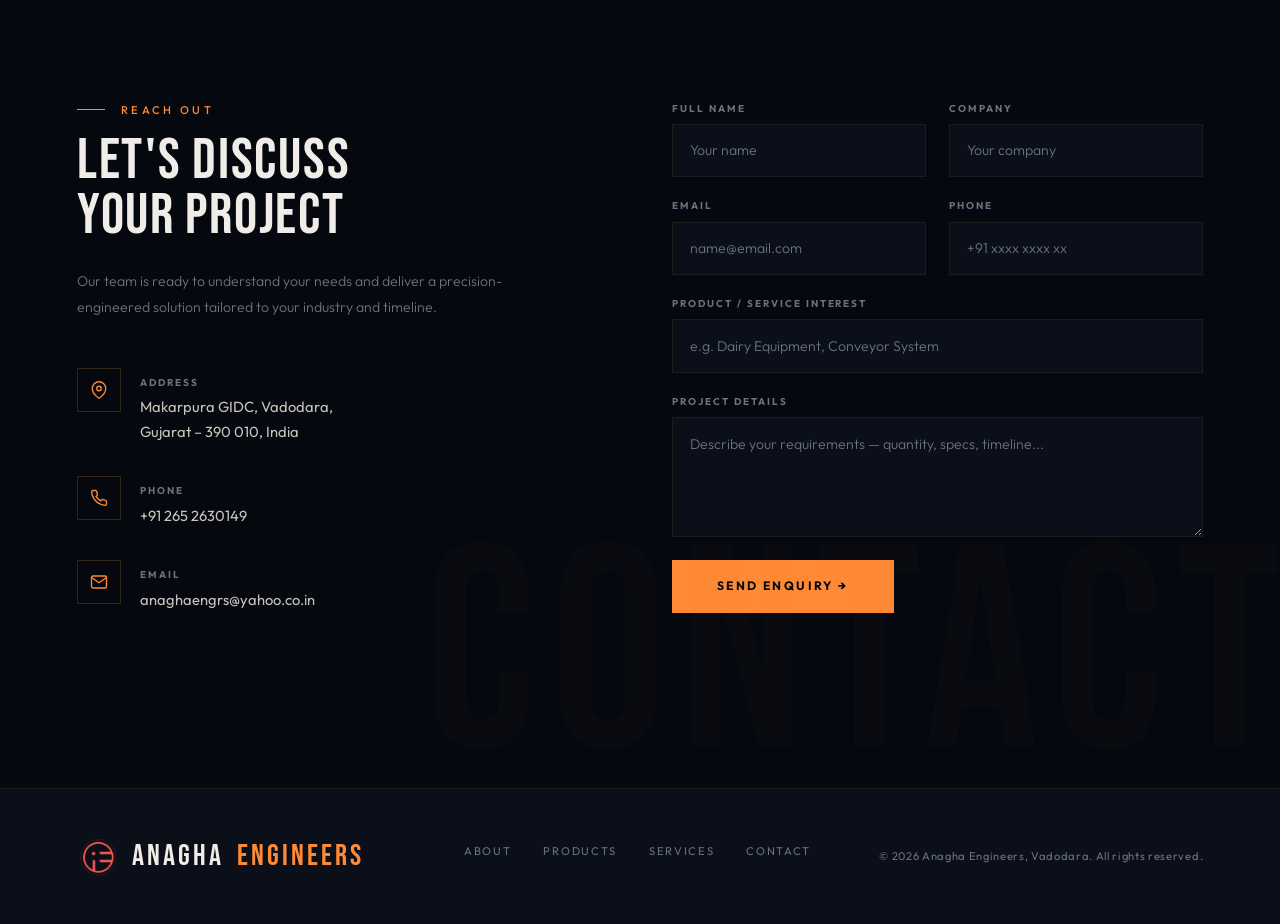
==== commit 4ecfdc6c: "Description Change" ====
--- a/index.html
+++ b/index.html
@@ -4,7 +4,8 @@
 <head>
   <meta charset="UTF-8" />
   <meta name="viewport" content="width=device-width, initial-scale=1.0" />
-  <title>Anagha Engineers – Industrial Excellence Since 2002</title>
+  <title><title>Anagha Engineers – Industrial Fabrication & Engineering Services, Vadodara</title></title>
+  <meta name="description" content="Anagha Engineers is a trusted provider of industrial fabrication, waterproofing, and engineering services in Vadodara, delivering high-quality solutions for infrastructure and heavy industry projects.">
   <link rel="icon" type="image/png" href="./images/logoremovebg.png" />
   <link rel="preconnect" href="https://fonts.googleapis.com" />
   <link rel="preconnect" href="https://fonts.gstatic.com" crossorigin />
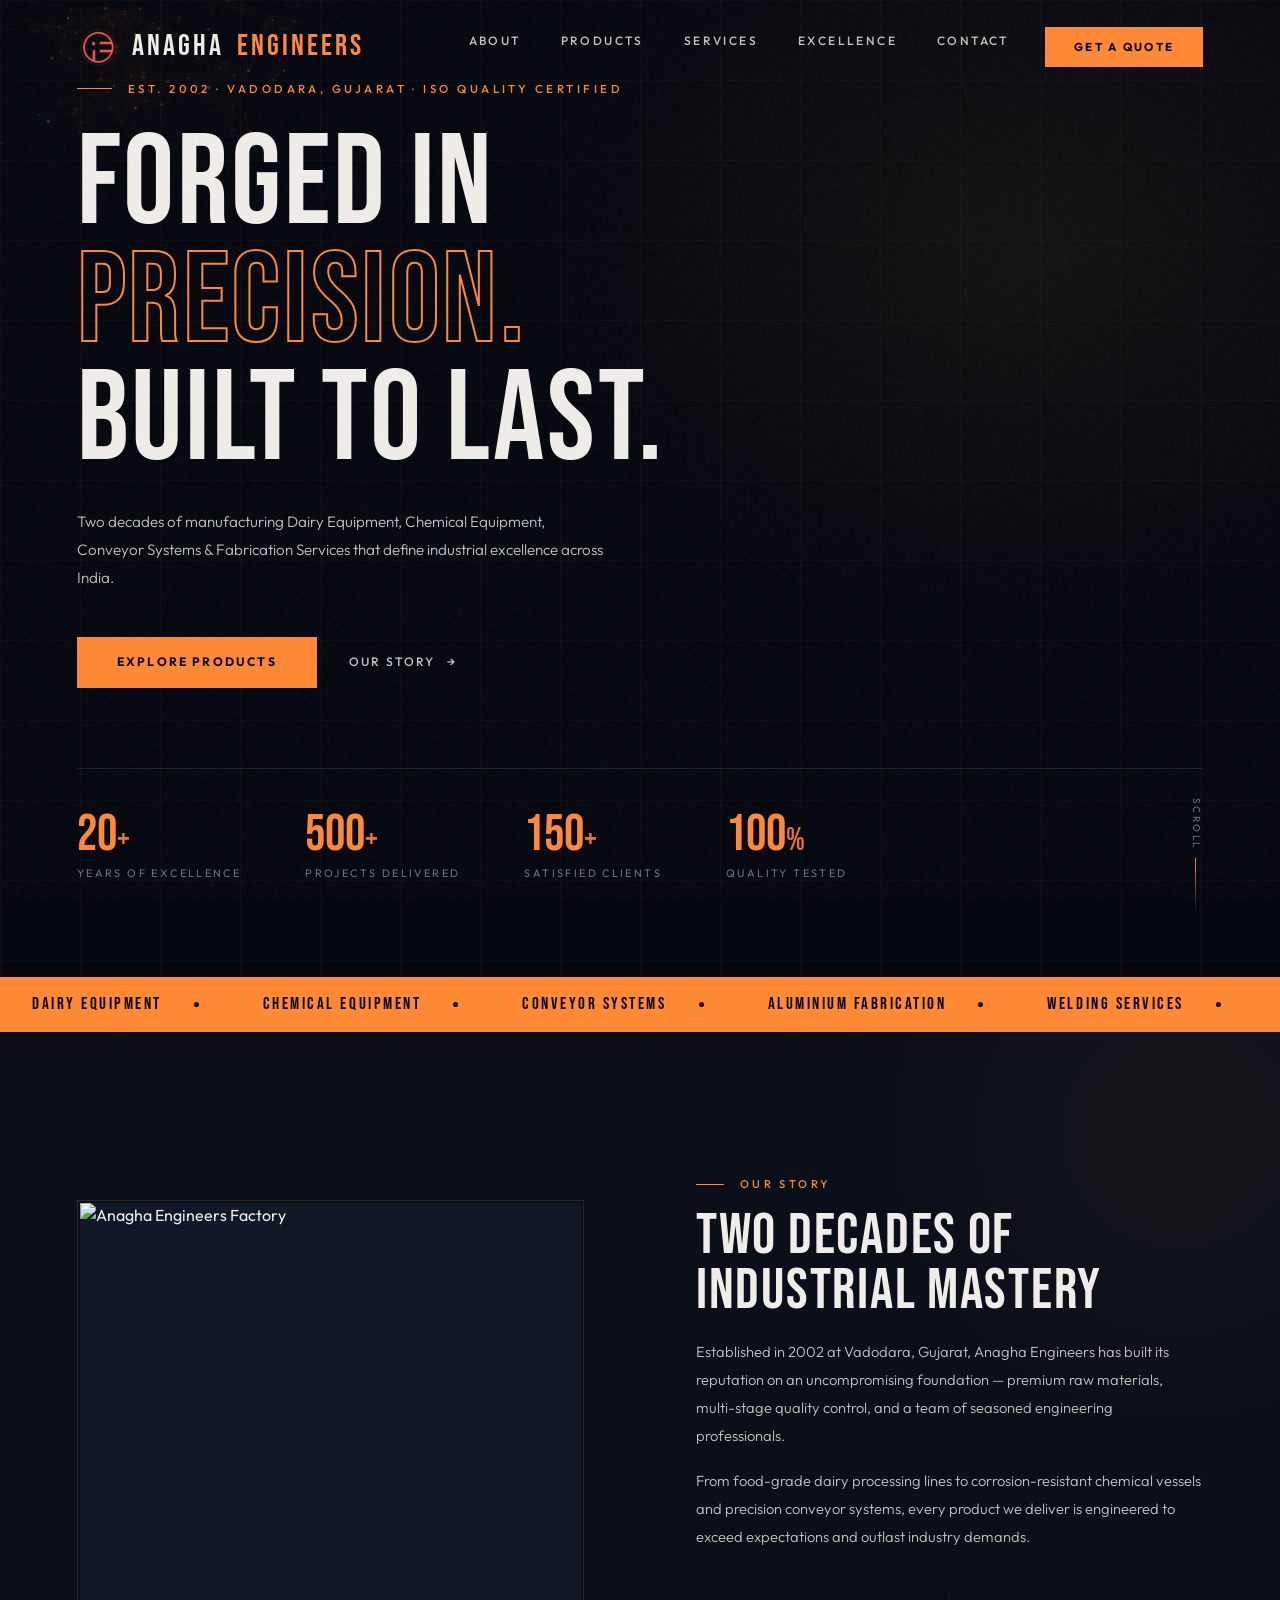
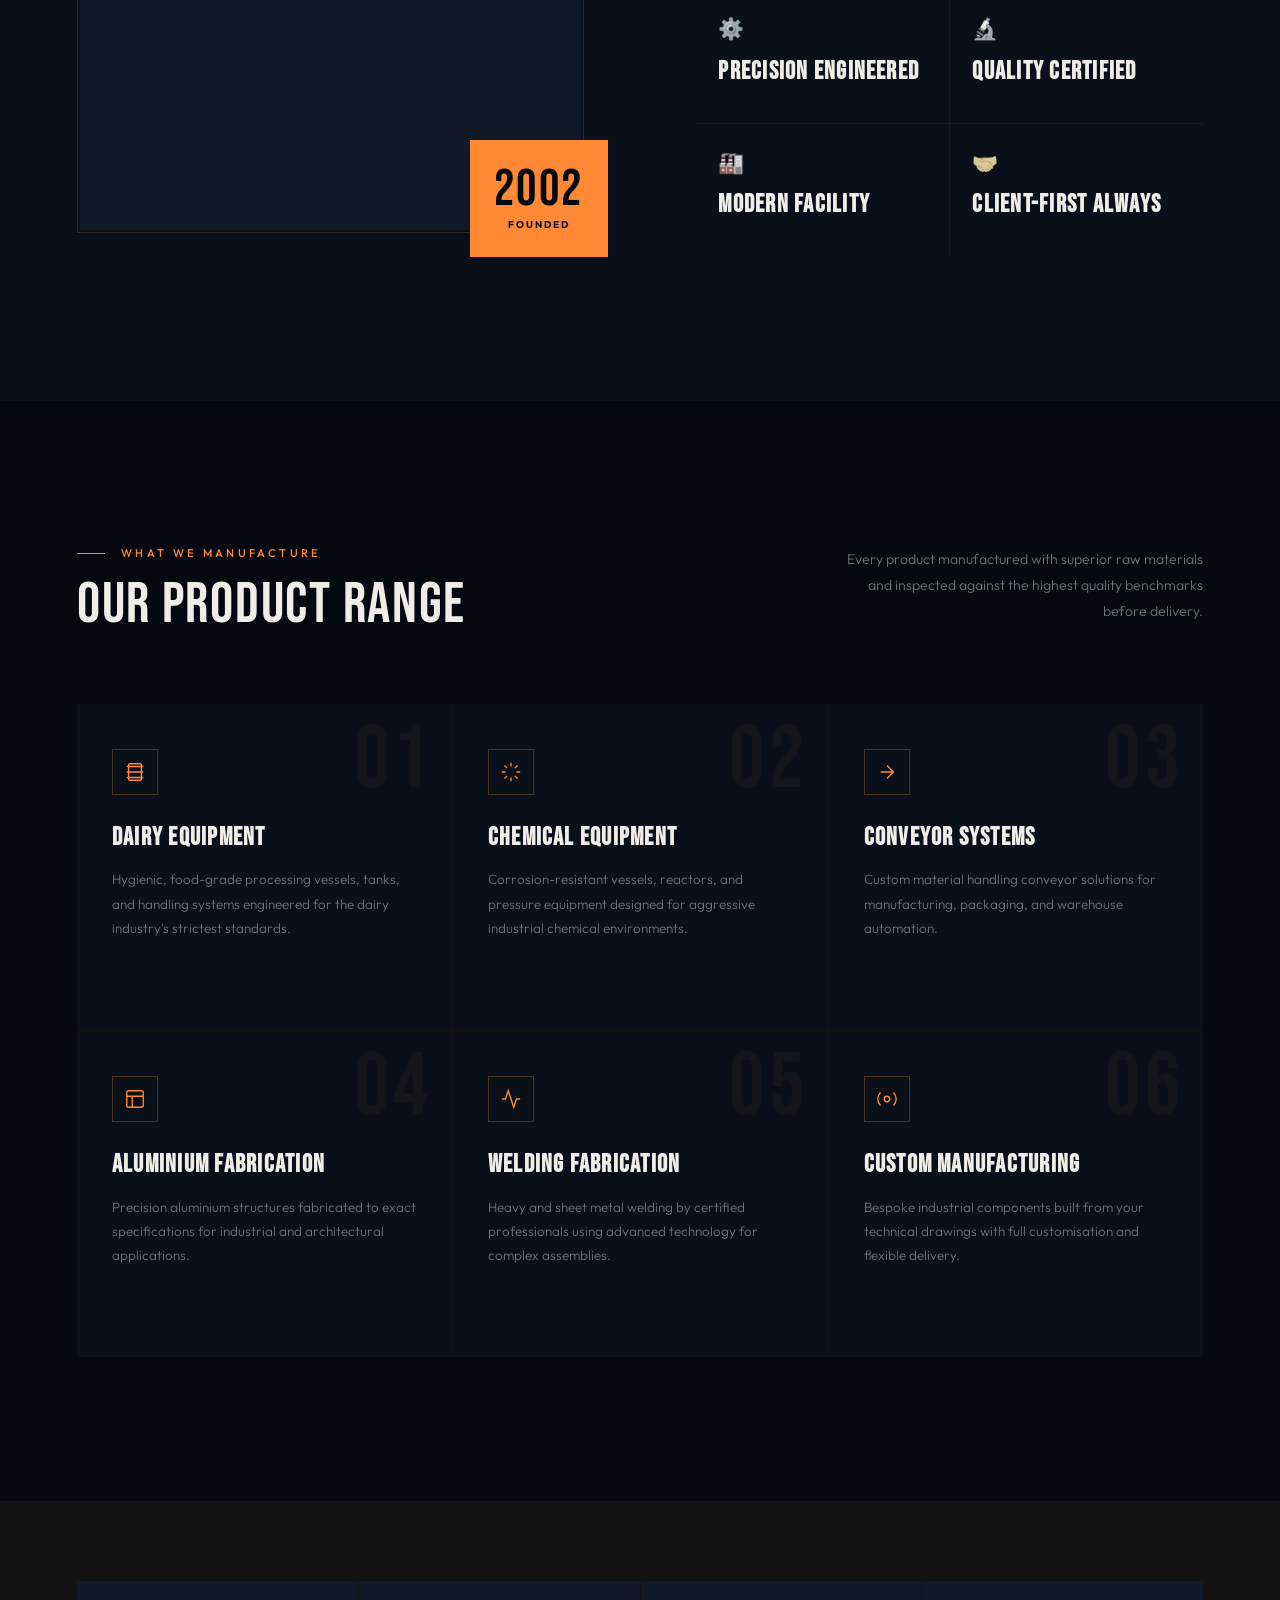
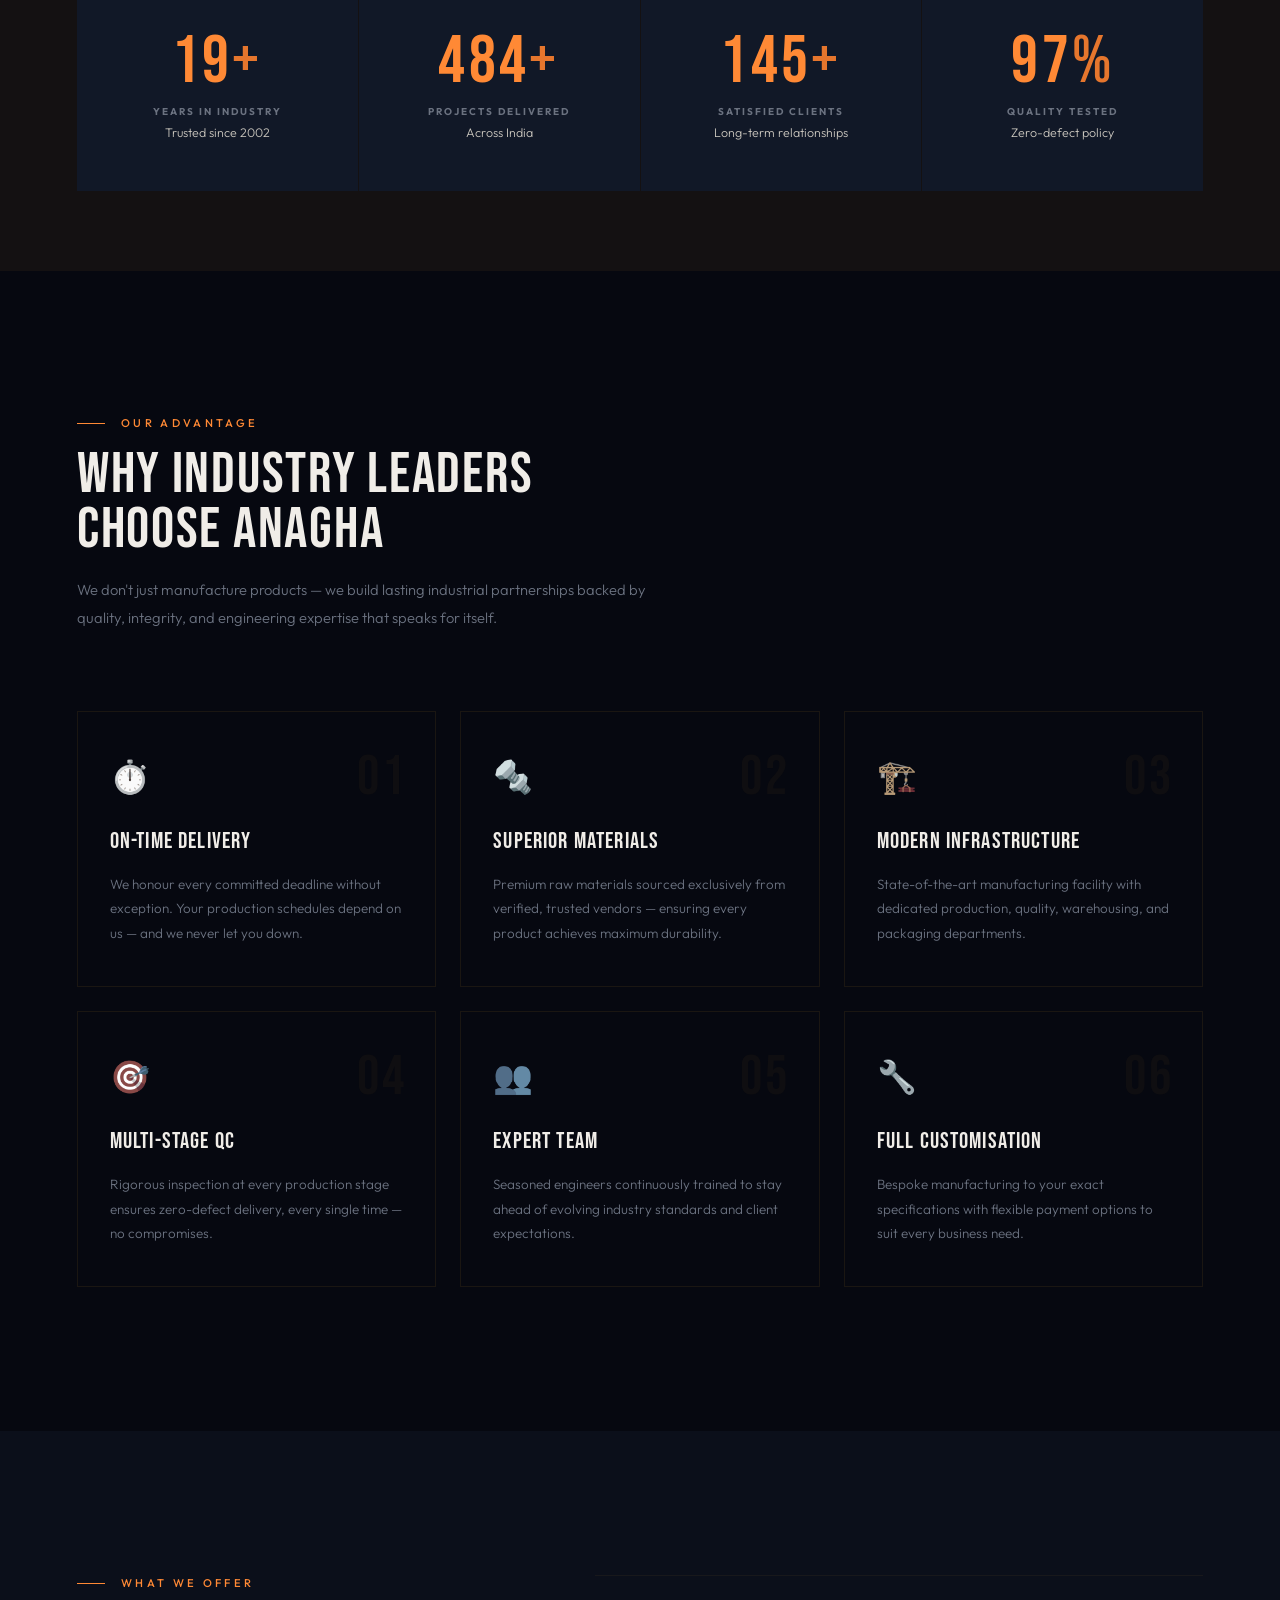
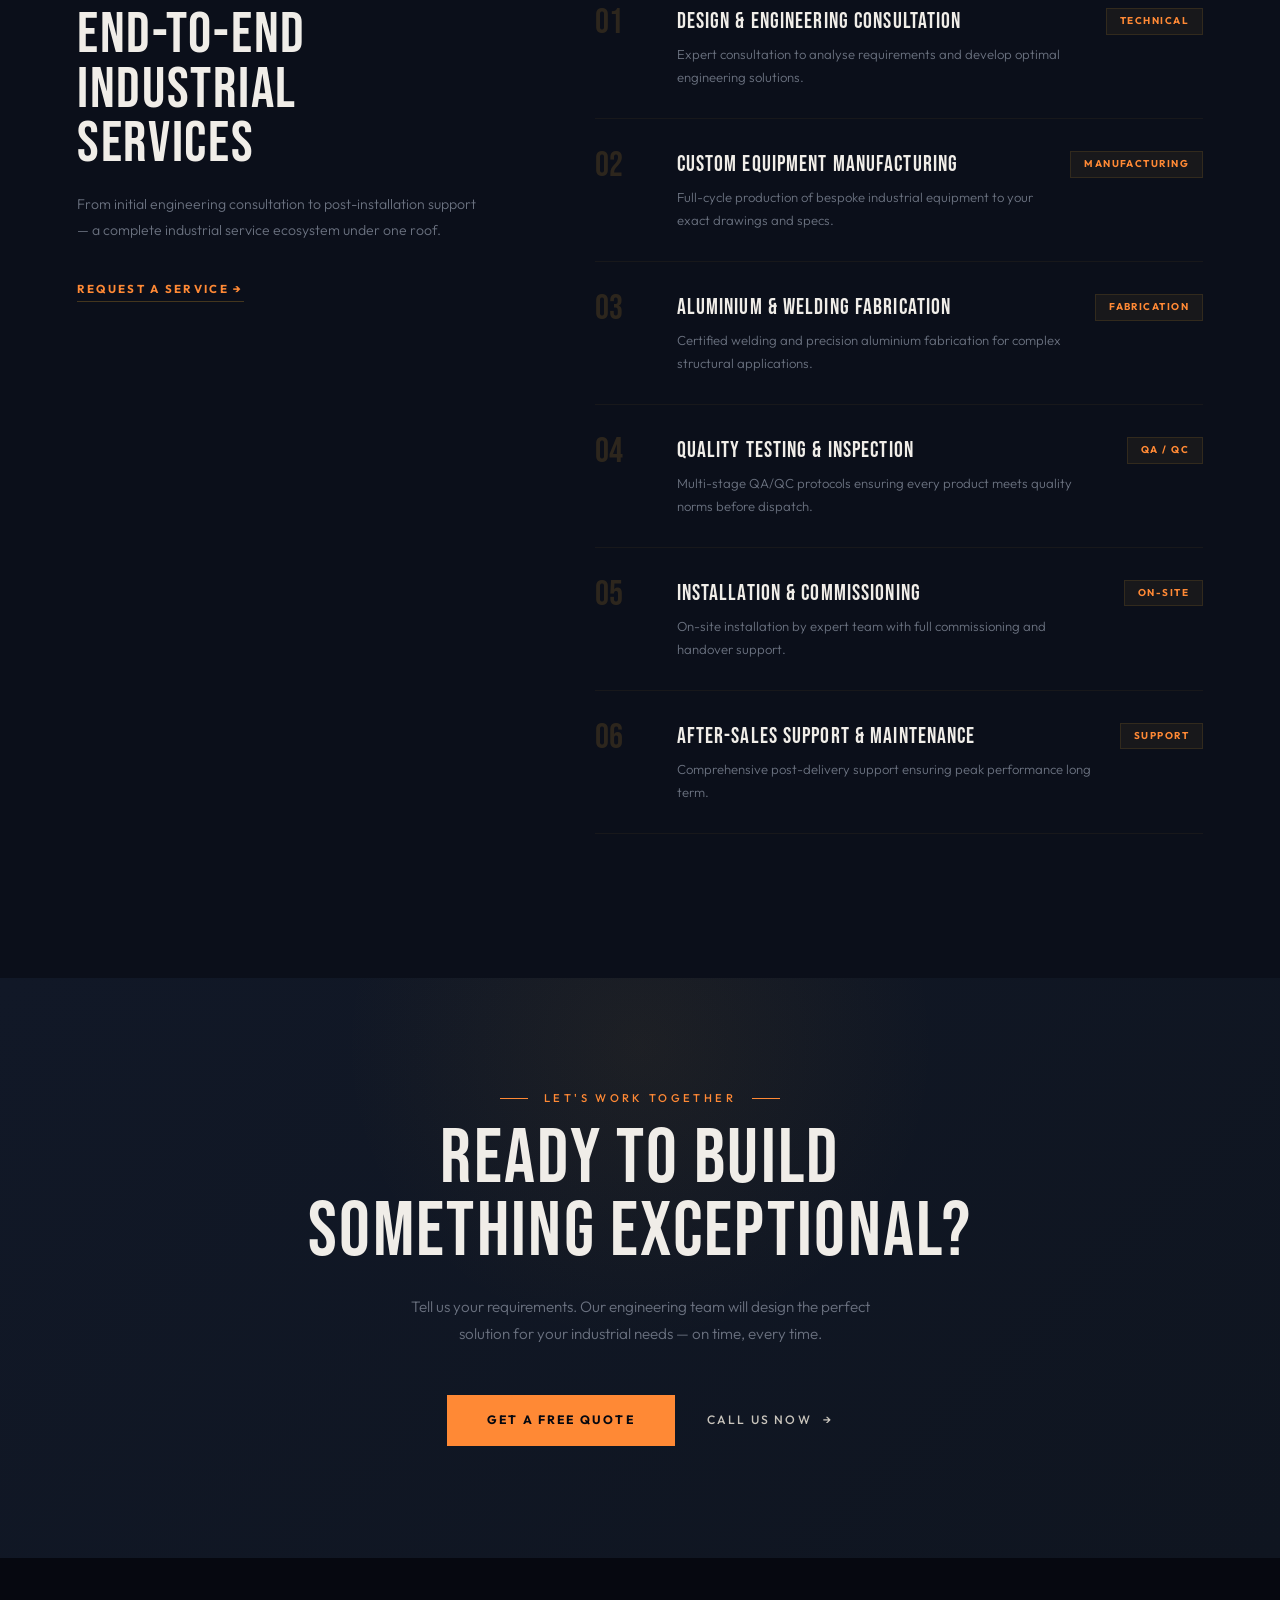
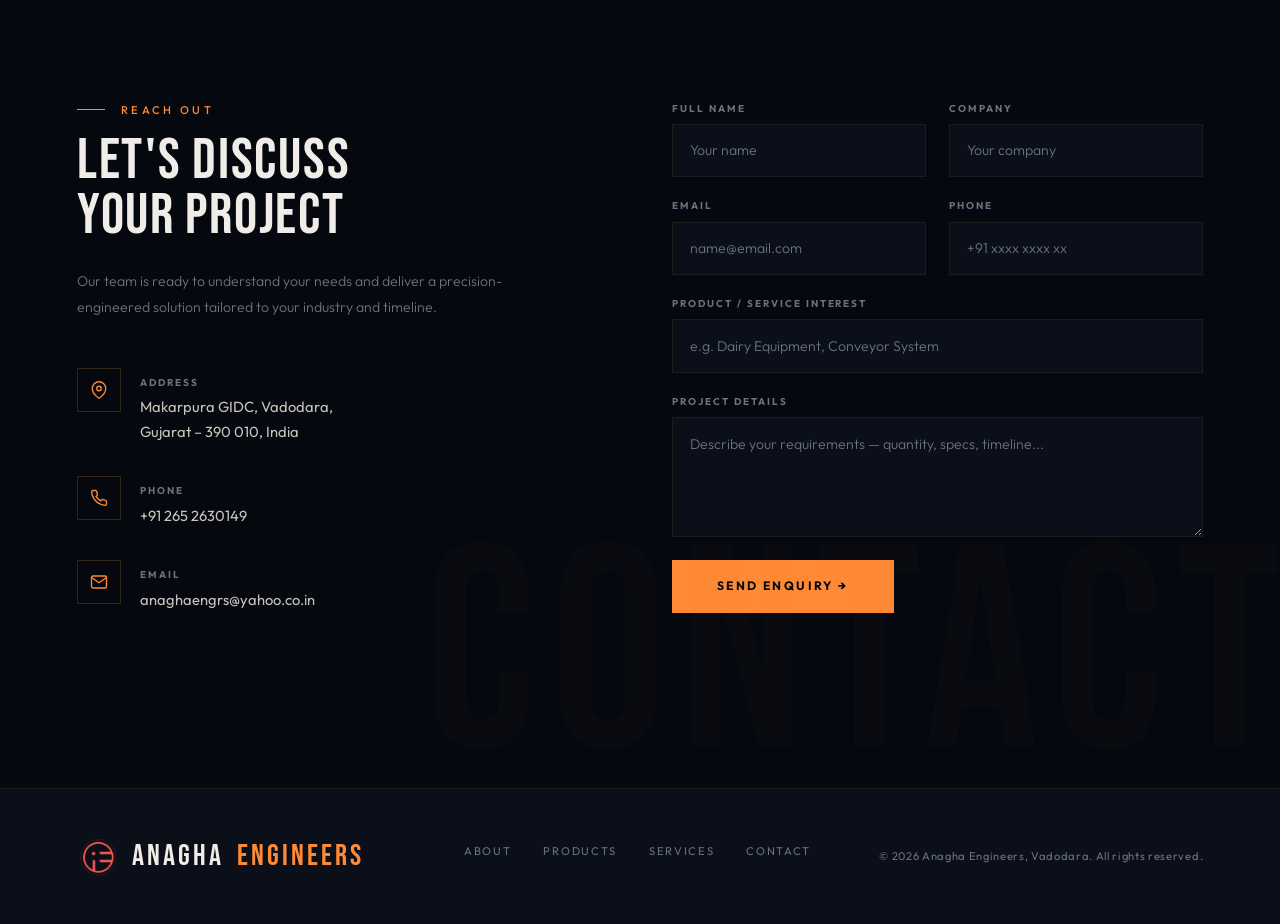
==== commit c353ca91: "Fix duplicate title tag in index.html" ====
--- a/index.html
+++ b/index.html
@@ -4,7 +4,7 @@
 <head>
   <meta charset="UTF-8" />
   <meta name="viewport" content="width=device-width, initial-scale=1.0" />
-  <title><title>Anagha Engineers – Industrial Fabrication & Engineering Services, Vadodara</title></title>
+  <title>Anagha Engineers – Industrial Fabrication & Engineering Services, Vadodara</title>
   <meta name="description" content="Anagha Engineers is a trusted provider of industrial fabrication, waterproofing, and engineering services in Vadodara, delivering high-quality solutions for infrastructure and heavy industry projects.">
   <link rel="icon" type="image/png" href="./images/logoremovebg.png" />
   <link rel="preconnect" href="https://fonts.googleapis.com" />
